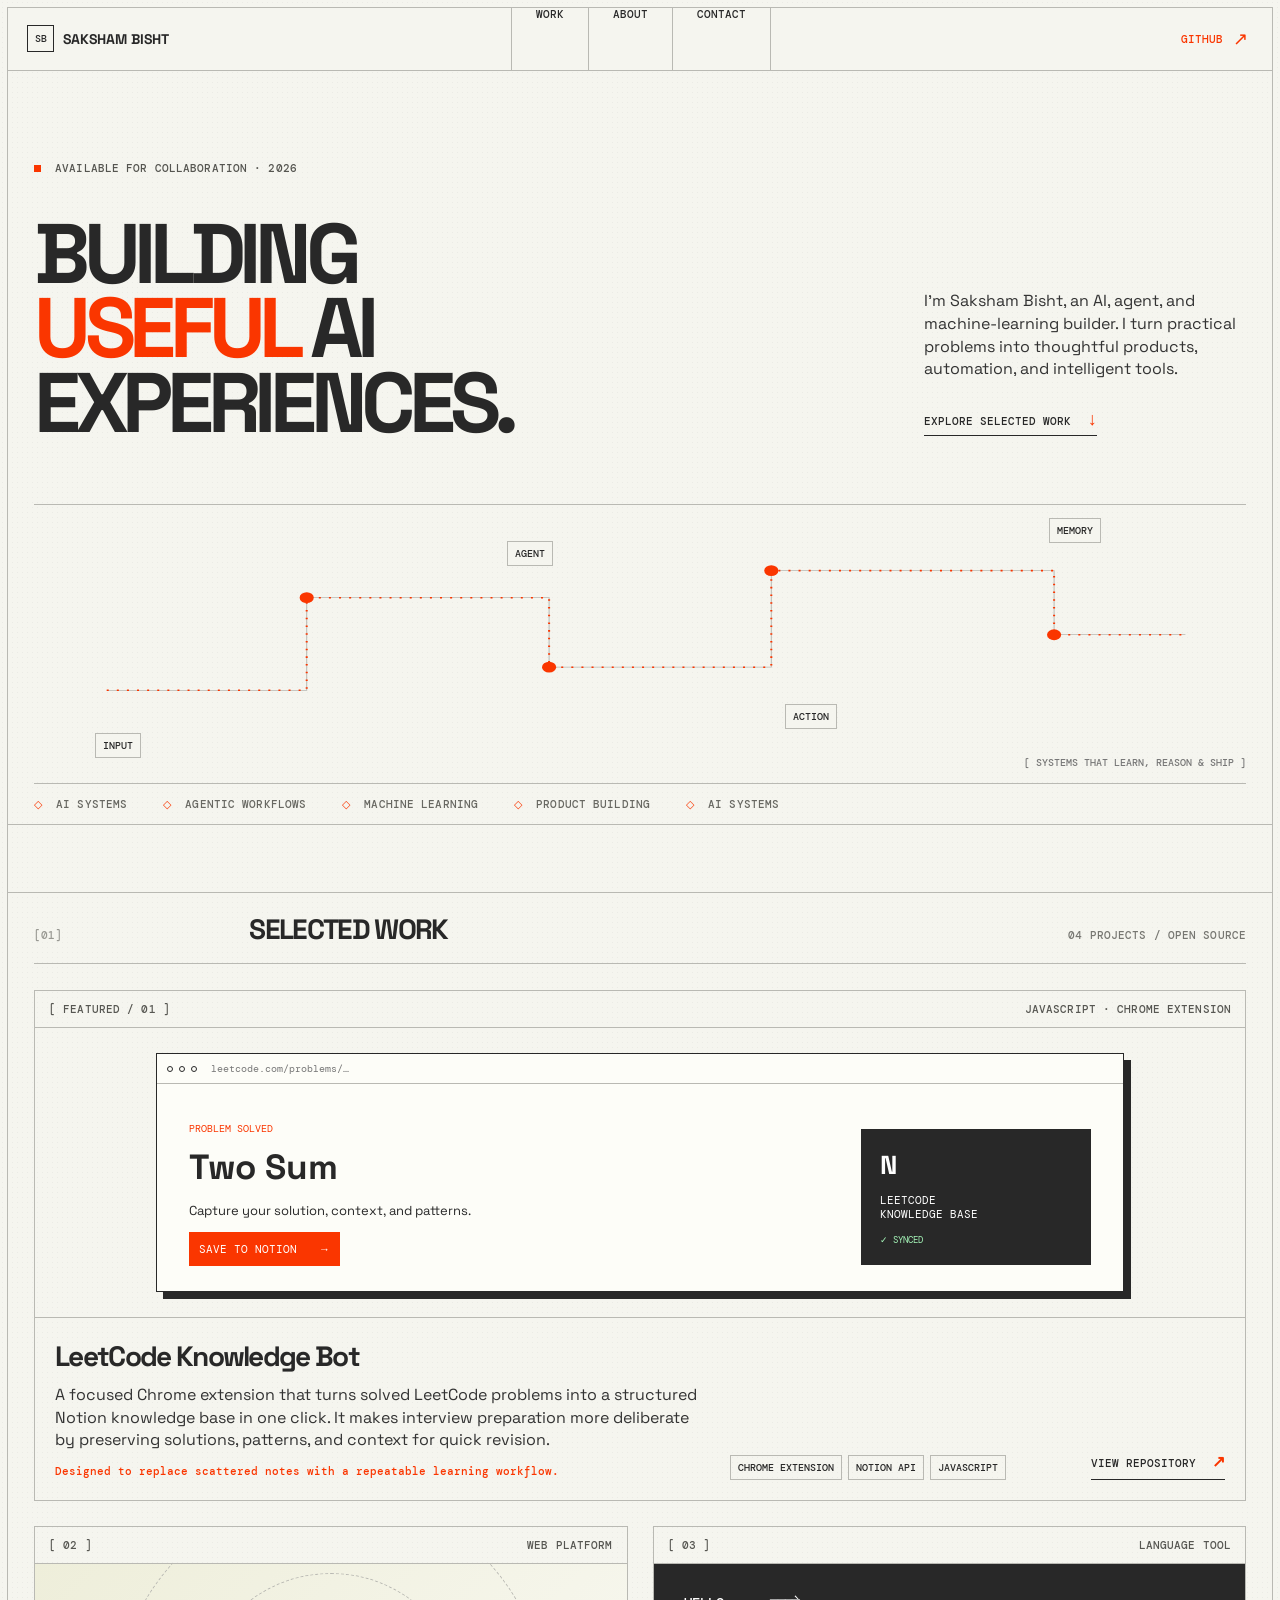
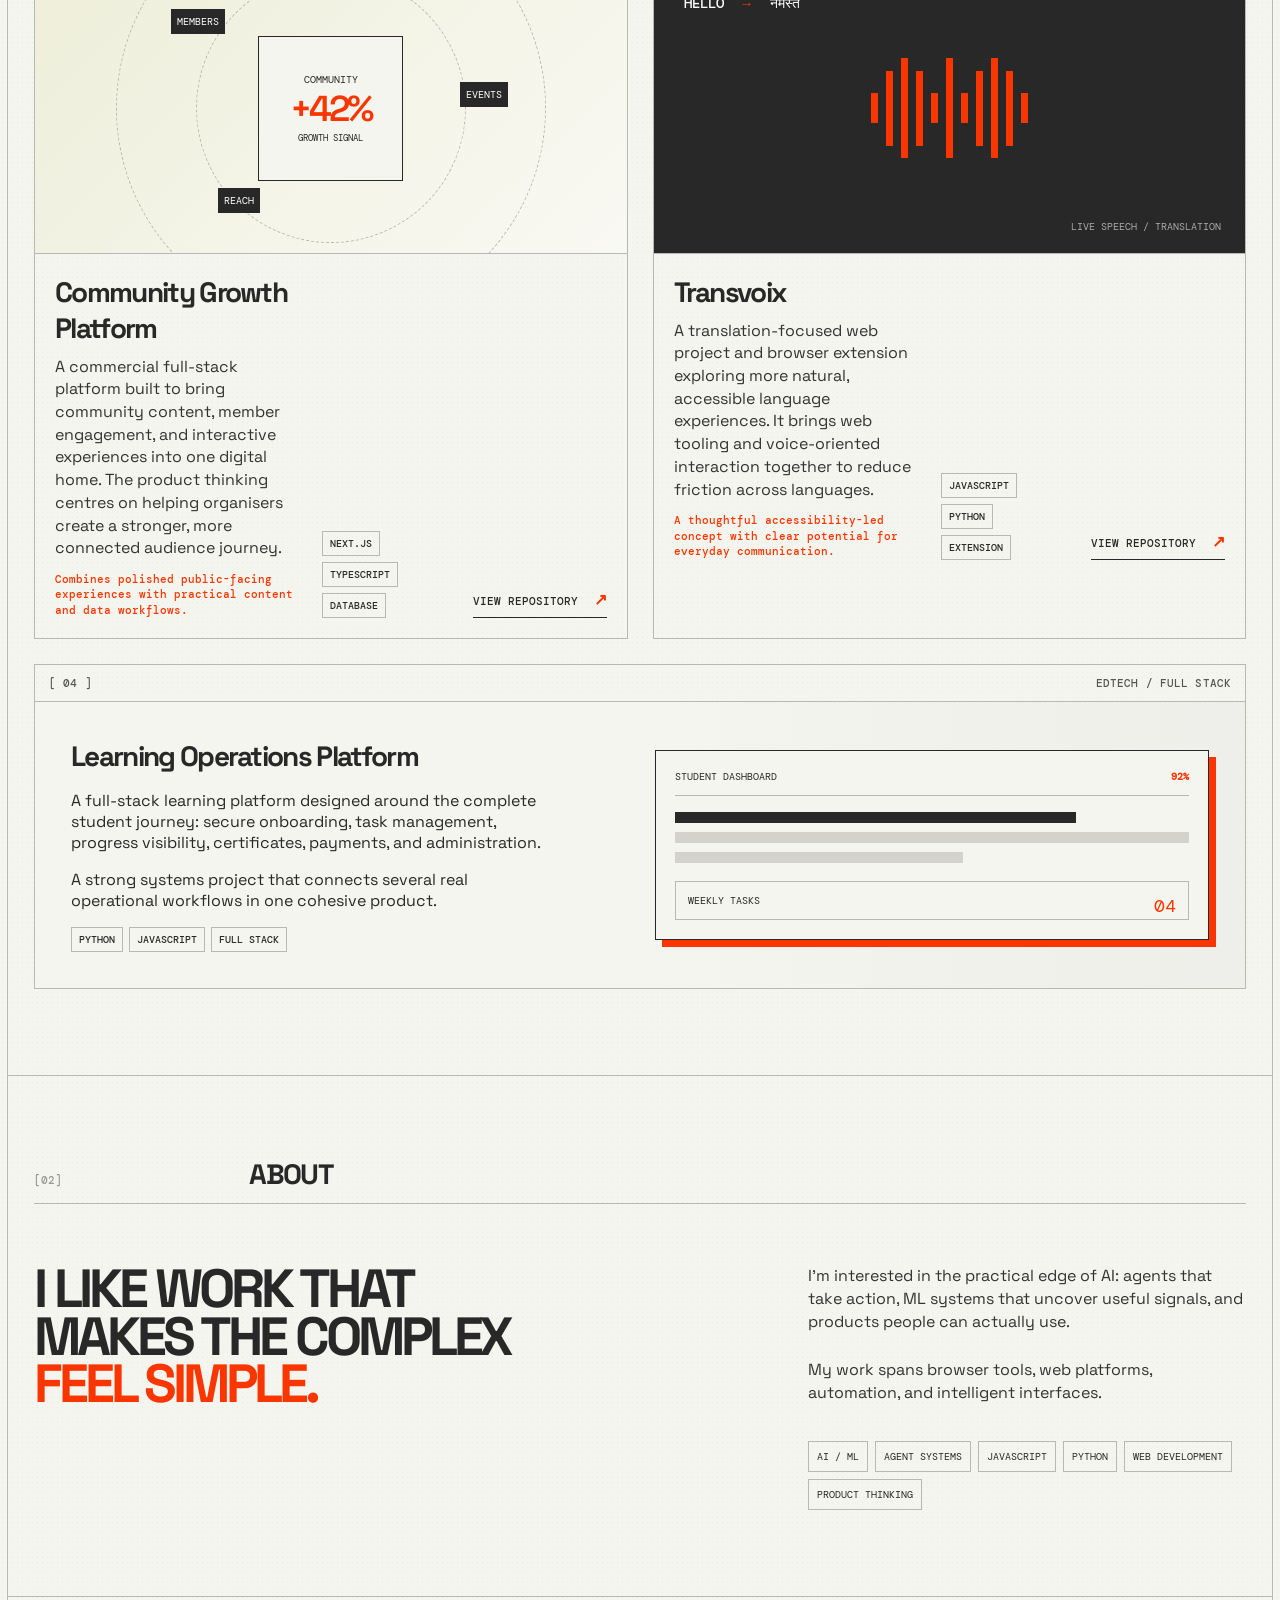
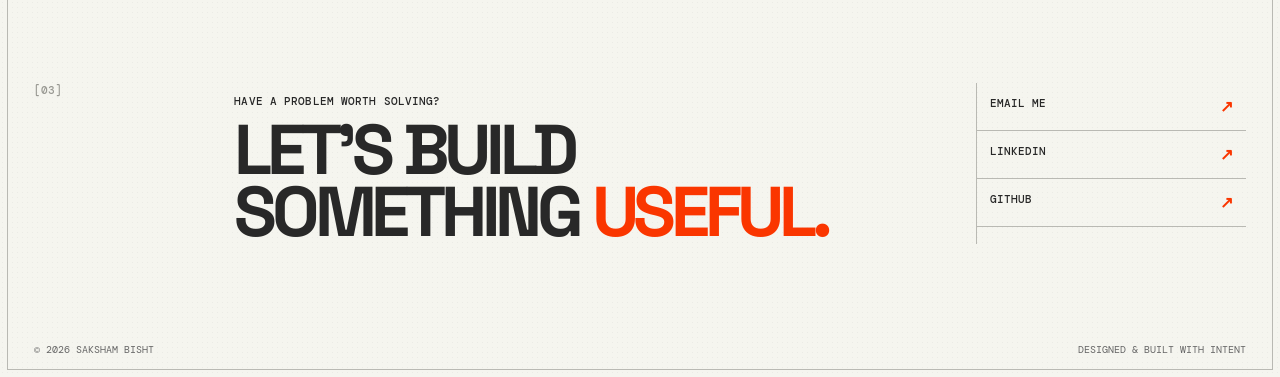
==== index.html @ 8932f79e "Expand portfolio project summaries" ====
<!doctype html>
<html lang="en">
  <head>
    <meta charset="UTF-8" />
    <meta name="viewport" content="width=device-width, initial-scale=1.0" />
    <meta name="description" content="Saksham Bisht — builder working at the intersection of AI, agents, and machine learning." />
    <title>Saksham Bisht — AI & Agent Builder</title>
    <link rel="preconnect" href="https://fonts.googleapis.com" />
    <link rel="preconnect" href="https://fonts.gstatic.com" crossorigin />
    <link href="https://fonts.googleapis.com/css2?family=DM+Mono:wght@400;500&family=Space+Grotesk:wght@400;500;600;700&display=swap" rel="stylesheet" />
    <link rel="stylesheet" href="styles.css" />
    <link rel="stylesheet" href="overrides.css" />
  </head>
  <body>
    <div class="page-frame" aria-hidden="true"><i></i><i></i><i></i><i></i></div>
    <header class="site-header">
      <a class="brand" href="#top" aria-label="Saksham Bisht home"><span class="brand-mark">SB</span><span>SAKSHAM BISHT</span></a>
      <nav aria-label="Primary navigation"><a href="#work">WORK</a><a href="#about">ABOUT</a><a href="#contact">CONTACT</a></nav>
      <a class="header-link" href="https://github.com/saksham191-M1" target="_blank" rel="noreferrer">GITHUB <span>↗</span></a>
    </header>

    <main id="top">
      <section class="hero">
        <div class="eyebrow"><span class="signal"></span> AVAILABLE FOR COLLABORATION · 2026</div>
        <div class="hero-grid">
          <h1>BUILDING<br><em>USEFUL</em> AI<br>EXPERIENCES.</h1>
          <div class="hero-copy"><p>I’m Saksham Bisht, an AI, agent, and machine-learning builder. I turn practical problems into thoughtful products, automation, and intelligent tools.</p><a class="text-link" href="#work">EXPLORE SELECTED WORK <span>↓</span></a></div>
        </div>
        <div class="hero-diagram" aria-label="Abstract agent workflow illustration">
          <span class="node n1">INPUT</span><span class="node n2">AGENT</span><span class="node n3">ACTION</span><span class="node n4">MEMORY</span>
          <svg viewBox="0 0 1200 360" preserveAspectRatio="none" aria-hidden="true"><path d="M72 240H270V120H510V210H730V85H1010V168H1140"/><path class="dash" d="M72 240H270V120H510V210H730V85H1010V168H1140"/><circle cx="270" cy="120" r="7"/><circle cx="510" cy="210" r="7"/><circle cx="730" cy="85" r="7"/><circle cx="1010" cy="168" r="7"/></svg>
          <div class="diagram-note">[ SYSTEMS THAT LEARN, REASON &amp; SHIP ]</div>
        </div>
        <div class="ticker"><span>AI SYSTEMS</span><span>AGENTIC WORKFLOWS</span><span>MACHINE LEARNING</span><span>PRODUCT BUILDING</span><span>AI SYSTEMS</span></div>
      </section>

      <section id="work" class="work-section">
        <div class="section-head"><span class="index">[01]</span><h2>SELECTED WORK</h2><span class="mono">04 PROJECTS / OPEN SOURCE</span></div>
        <article class="project project-primary">
          <div class="project-meta"><span>[ FEATURED / 01 ]</span><span>JAVASCRIPT · CHROME EXTENSION</span></div>
          <div class="project-visual leet-visual"><div class="browser"><div class="browser-bar"><b></b><b></b><b></b><span>leetcode.com/problems/…</span></div><div class="problem"><small>PROBLEM SOLVED</small><h3>Two Sum</h3><p>Capture your solution, context, and patterns.</p><button>SAVE TO NOTION <b>→</b></button></div><div class="notion-card"><span>N</span><p>LEETCODE<br>KNOWLEDGE BASE</p><i>✓ SYNCED</i></div></div></div>
          <div class="project-body"><div><h3>LeetCode Knowledge Bot</h3><p>A focused Chrome extension that turns solved LeetCode problems into a structured Notion knowledge base in one click. It makes interview preparation more deliberate by preserving solutions, patterns, and context for quick revision.</p><p class="project-strength">Designed to replace scattered notes with a repeatable learning workflow.</p></div><div class="tag-list"><span>CHROME EXTENSION</span><span>NOTION API</span><span>JAVASCRIPT</span></div><a class="project-link" href="https://github.com/saksham191-M1/leetcode_-bot" target="_blank" rel="noreferrer">VIEW REPOSITORY <b>↗</b></a></div>
        </article>

        <div class="project-pair">
          <article class="project"><div class="project-meta"><span>[ 02 ]</span><span>WEB PLATFORM</span></div><div class="project-visual community-visual"><div class="orbit orbit-a"></div><div class="orbit orbit-b"></div><div class="community-core">COMMUNITY<br><strong>+42%</strong><small>GROWTH SIGNAL</small></div><span class="satellite s1">MEMBERS</span><span class="satellite s2">EVENTS</span><span class="satellite s3">REACH</span></div><div class="project-body"><div><h3>Community Growth Platform</h3><p>A commercial full-stack platform built to bring community content, member engagement, and interactive experiences into one digital home. The product thinking centres on helping organisers create a stronger, more connected audience journey.</p><p class="project-strength">Combines polished public-facing experiences with practical content and data workflows.</p></div><div class="tag-list"><span>NEXT.JS</span><span>TYPESCRIPT</span><span>DATABASE</span></div><a class="project-link" href="https://github.com/saksham191-M1/ramlilawebsite" target="_blank" rel="noreferrer">VIEW REPOSITORY <b>↗</b></a></div></article>
          <article class="project"><div class="project-meta"><span>[ 03 ]</span><span>LANGUAGE TOOL</span></div><div class="project-visual voice-visual"><div class="wave"><i></i><i></i><i></i><i></i><i></i><i></i><i></i><i></i><i></i><i></i><i></i></div><div class="voice-label">HELLO <span>→</span> नमस्ते</div><div class="voice-foot">LIVE SPEECH / TRANSLATION</div></div><div class="project-body"><div><h3>Transvoix</h3><p>A translation-focused web project and browser extension exploring more natural, accessible language experiences. It brings web tooling and voice-oriented interaction together to reduce friction across languages.</p><p class="project-strength">A thoughtful accessibility-led concept with clear potential for everyday communication.</p></div><div class="tag-list"><span>JAVASCRIPT</span><span>PYTHON</span><span>EXTENSION</span></div><a class="project-link" href="https://github.com/saksham191-M1/Transvoix" target="_blank" rel="noreferrer">VIEW REPOSITORY <b>↗</b></a></div></article>
        </div>
        <article class="project project-wide"><div class="project-meta"><span>[ 04 ]</span><span>EDTECH / FULL STACK</span></div><div class="wide-layout"><div><h3>Learning Operations Platform</h3><p>A full-stack learning platform designed around the complete student journey: secure onboarding, task management, progress visibility, certificates, payments, and administration.</p><p class="project-strength">A strong systems project that connects several real operational workflows in one cohesive product.</p><div class="tag-list"><span>PYTHON</span><span>JAVASCRIPT</span><span>FULL STACK</span></div></div><div class="skill-ui"><div class="ui-title">STUDENT DASHBOARD <b>92%</b></div><div class="ui-line active"></div><div class="ui-line"></div><div class="ui-line short"></div><div class="ui-card">WEEKLY TASKS <span>04</span></div></div></div></article>
      </section>

      <section id="about" class="about-section"><div class="section-head"><span class="index">[02]</span><h2>ABOUT</h2></div><div class="about-grid"><h2>I LIKE WORK THAT<br>MAKES THE COMPLEX<br><em>FEEL SIMPLE.</em></h2><div><p>I’m interested in the practical edge of AI: agents that take action, ML systems that uncover useful signals, and products people can actually use.</p><p>My work spans browser tools, web platforms, automation, and intelligent interfaces.</p><div class="skills"><span>AI / ML</span><span>AGENT SYSTEMS</span><span>JAVASCRIPT</span><span>PYTHON</span><span>WEB DEVELOPMENT</span><span>PRODUCT THINKING</span></div></div></div></section>

      <section id="contact" class="contact-section"><span class="index">[03]</span><div><p class="mono">HAVE A PROBLEM WORTH SOLVING?</p><h2>LET’S BUILD<br>SOMETHING <em>USEFUL.</em></h2></div><div class="contact-links"><a href="mailto:hello@sakshambisht.dev">EMAIL ME <b>↗</b></a><a href="https://www.linkedin.com/in/saksham-bisht-252485339/" target="_blank" rel="noreferrer">LINKEDIN <b>↗</b></a><a href="https://github.com/saksham191-M1" target="_blank" rel="noreferrer">GITHUB <b>↗</b></a></div></section>
    </main>
    <footer><span>© 2026 SAKSHAM BISHT</span><span>DESIGNED &amp; BUILT WITH INTENT</span></footer>
    <script src="script.js"></script>
  </body>
</html>
---- styles.css ----
:root{--paper:#f5f5ef;--ink:#282828;--muted:#777772;--line:#b9b9b3;--accent:#fa3600}*{box-sizing:border-box}html{scroll-behavior:smooth}body{margin:0;background:var(--paper);color:var(--ink);font-family:"Space Grotesk",Arial,sans-serif;font-size:16px;background-image:radial-gradient(#2828280b .65px,transparent .65px);background-size:5px 5px}.page-frame{position:fixed;z-index:20;inset:7px;pointer-events:none}.page-frame i{position:absolute;background:var(--line)}.page-frame i:nth-child(1),.page-frame i:nth-child(2){height:1px;left:0;right:0}.page-frame i:nth-child(2){bottom:0}.page-frame i:nth-child(3),.page-frame i:nth-child(4){width:1px;top:0;bottom:0}.page-frame i:nth-child(4){right:0}.site-header{height:64px;position:sticky;top:7px;z-index:10;display:grid;grid-template-columns:1fr auto 1fr;align-items:stretch;border-bottom:1px solid var(--line);background:#f5f5efde;backdrop-filter:blur(5px);margin:7px 7px 0}.brand,.site-header nav,.header-link{display:flex;align-items:center}.brand{gap:9px;font-size:14px;font-weight:700;text-decoration:none;color:inherit;padding:0 20px}.brand-mark{display:grid;place-items:center;border:1px solid var(--ink);width:27px;height:27px;font:500 10px "DM Mono"}.site-header nav{justify-content:center}.site-header nav a,.header-link{font:500 11px "DM Mono";text-decoration:none;color:inherit;padding:0 24px;border-left:1px solid var(--line);height:100%}.header-link{justify-content:flex-end;border-right:1px solid var(--line);color:var(--accent)}.header-link span{font-size:18px;margin-left:10px}.hero,.work-section,.about-section,.contact-section{margin:0 7px;border-left:1px solid var(--line);border-right:1px solid var(--line)}.hero{padding:90px 26px 0;min-height:740px;border-bottom:1px solid var(--line)}.eyebrow,.project-meta,.mono,.index,.ticker{font:500 11px "DM Mono";letter-spacing:.01em}.eyebrow{color:#555550}.signal{display:inline-block;width:7px;height:7px;background:var(--accent);margin-right:7px}.hero-grid{display:grid;grid-template-columns:1.45fr .55fr;gap:40px;align-items:end;margin-top:42px}.hero h1,.about-section h2,.contact-section h2{font-size:clamp(48px,6.6vw,106px);line-height:.88;letter-spacing:-.075em;margin:0;text-transform:uppercase}.hero h1 em,.about-section h2 em,.contact-section h2 em{font-style:normal;color:var(--accent)}.hero-copy{max-width:390px;padding-bottom:9px}.hero-copy p,.project-body p,.about-grid p{line-height:1.42;color:#333;margin:0 0 26px}.text-link,.project-link{font:500 11px "DM Mono";color:var(--ink);text-decoration:none;border-bottom:1px solid var(--ink);padding-bottom:7px}.text-link span{color:var(--accent);font-size:18px;margin-left:10px}.hero-diagram{height:280px;margin-top:64px;position:relative;border-top:1px solid var(--line);border-bottom:1px solid var(--line);overflow:hidden}.hero-diagram svg{width:100%;height:100%;position:absolute}.hero-diagram path{stroke:var(--line);stroke-width:1;fill:none}.hero-diagram .dash{stroke:var(--accent);stroke-dasharray:2 8;stroke-width:2;animation:dash 12s linear infinite}.hero-diagram circle{fill:var(--accent)}.node{position:absolute;font:500 10px "DM Mono";border:1px solid var(--line);padding:5px 7px;background:var(--paper);z-index:1}.n1{left:5%;bottom:25px}.n2{left:39%;top:36px}.n3{left:62%;bottom:54px}.n4{right:12%;top:13px}.diagram-note{position:absolute;bottom:14px;right:0;font:500 10px "DM Mono";color:#777}.ticker{display:flex;gap:36px;white-space:nowrap;overflow:hidden;padding:13px 0;color:#686862}.ticker span:before{content:"◇";color:var(--accent);margin-right:14px}.work-section{padding:86px 26px}.section-head{display:grid;grid-template-columns:1fr 4fr 1fr;gap:20px;align-items:baseline;border-bottom:1px solid var(--line);padding-bottom:16px;margin-bottom:26px}.section-head h2{margin:0;font-size:28px;letter-spacing:-.06em}.section-head .mono{text-align:right;color:var(--muted)}.index{color:#989892}.project{border:1px solid var(--line);margin-top:25px}.project-meta{display:flex;justify-content:space-between;padding:11px 14px;border-bottom:1px solid var(--line);color:#575752}.project-visual{min-height:290px;border-bottom:1px solid var(--line);position:relative;overflow:hidden}.project-body{padding:20px;display:grid;grid-template-columns:1.45fr .75fr auto;gap:25px;align-items:end}.project-body h3,.wide-layout h3{font-size:28px;letter-spacing:-.06em;margin:0 0 10px}.tag-list{display:flex;gap:6px;flex-wrap:wrap;align-content:flex-end}.tag-list span{font:500 10px "DM Mono";padding:5px 7px;border:1px solid var(--line)}.project-link{white-space:nowrap}.project-link b{color:var(--accent);font-size:16px;margin-left:9px}.browser{position:absolute;inset:25px 10%;background:#fdfdf8;border:1px solid var(--ink);box-shadow:7px 7px 0 var(--ink)}.browser-bar{height:30px;border-bottom:1px solid var(--line);display:flex;align-items:center;gap:6px;padding:0 10px;font:10px "DM Mono";color:#777}.browser-bar b{width:6px;height:6px;border:1px solid var(--ink);border-radius:50%}.browser-bar span{margin-left:8px}.problem{padding:32px}.problem small{font:10px "DM Mono";color:var(--accent)}.problem h3{font-size:35px;margin:8px 0}.problem p{font-size:13px}.problem button{font:11px "DM Mono";background:var(--accent);color:white;border:0;padding:10px}.problem button b{margin-left:15px}.notion-card{position:absolute;right:32px;bottom:26px;background:var(--ink);color:white;width:230px;padding:19px;font:11px "DM Mono"}.notion-card span{font:700 26px "Space Grotesk"}.notion-card i{font-style:normal;color:#a5f5b8;font-size:9px}.project-pair{display:grid;grid-template-columns:1fr 1fr;gap:25px}.community-visual{display:grid;place-items:center;background:linear-gradient(135deg,#eeeeda,#f9f9f3)}.community-core{z-index:2;width:145px;height:145px;border:1px solid var(--ink);display:flex;flex-direction:column;align-items:center;justify-content:center;text-align:center;background:var(--paper);font:10px "DM Mono"}.community-core strong{font:600 36px "Space Grotesk";letter-spacing:-.08em;color:var(--accent)}.community-core small{font:9px "DM Mono"}.orbit{position:absolute;border:1px dashed var(--line);border-radius:50%}.orbit-a{width:270px;height:270px}.orbit-b{width:430px;height:430px}.satellite{position:absolute;font:10px "DM Mono";background:var(--ink);color:white;padding:6px}.s1{top:45px;left:23%}.s2{right:20%;top:41%}.s3{bottom:40px;left:31%}.voice-visual{background:var(--ink);display:flex;align-items:center;justify-content:center}.wave{height:100px;display:flex;align-items:center;gap:8px}.wave i{width:7px;background:var(--accent);height:30%;animation:wave 1.1s ease-in-out infinite alternate}.wave i:nth-child(2n){height:75%;animation-delay:.18s}.wave i:nth-child(3n){height:100%;animation-delay:.35s}.voice-label{position:absolute;top:30px;left:30px;color:white;font:500 14px "DM Mono"}.voice-label span{color:var(--accent);margin:0 8px}.voice-foot{position:absolute;bottom:20px;right:24px;color:#aaa;font:10px "DM Mono"}.project-wide .wide-layout{display:grid;grid-template-columns:1fr 1fr;gap:30px;padding:36px;min-height:260px;background:linear-gradient(90deg,#f5f5ef 50%,#eeeeea)}.wide-layout p{max-width:480px}.skill-ui{border:1px solid var(--ink);background:var(--paper);padding:19px;box-shadow:7px 7px 0 var(--accent);align-self:center}.ui-title{font:10px "DM Mono";border-bottom:1px solid var(--line);padding-bottom:12px;margin-bottom:16px}.ui-title b{float:right;color:var(--accent)}.ui-line{height:11px;margin:9px 0;background:#d3d3cb;width:100%}.ui-line.active{background:var(--ink);width:78%}.ui-line.short{width:56%}.ui-card{border:1px solid var(--line);padding:12px;margin-top:18px;font:10px "DM Mono"}.ui-card span{float:right;color:var(--accent);font-size:18px}.about-section{padding:86px 26px;border-top:1px solid var(--line)}.about-grid{display:grid;grid-template-columns:1.25fr .75fr;gap:45px;padding-top:35px}.about-grid h2{font-size:clamp(36px,4.2vw,68px)}.about-grid>div{max-width:450px}.skills{display:flex;flex-wrap:wrap;gap:7px;margin-top:36px}.skills span{font:10px "DM Mono";border:1px solid var(--line);padding:8px}.contact-section{padding:86px 26px;display:grid;grid-template-columns:1fr 4fr 1.5fr;gap:20px;border-top:1px solid var(--line)}.contact-section h2{font-size:clamp(42px,5.5vw,86px);margin-top:12px}.contact-links{display:flex;flex-direction:column;border-left:1px solid var(--line)}.contact-links a{color:inherit;text-decoration:none;font:500 11px "DM Mono";border-bottom:1px solid var(--line);padding:13px}.contact-links b{color:var(--accent);float:right;font-size:16px}footer{margin:0 7px 7px;border:1px solid var(--line);border-top:0;padding:13px 26px;display:flex;justify-content:space-between;font:10px "DM Mono";color:#666}@keyframes dash{to{stroke-dashoffset:-300}}@keyframes wave{to{transform:scaleY(.32)}}@media(max-width:800px){.site-header{grid-template-columns:1fr auto}.site-header nav{display:none}.header-link{padding:0 14px}.hero{padding:65px 16px 0;min-height:680px}.hero-grid,.about-grid,.contact-section,.project-wide .wide-layout{grid-template-columns:1fr}.hero-copy{margin-top:25px}.hero-diagram{height:210px;margin-top:45px}.work-section,.about-section{padding:62px 16px}.section-head{grid-template-columns:45px 1fr}.section-head .mono{display:none}.project-body{grid-template-columns:1fr;gap:15px}.project-pair{grid-template-columns:1fr}.project-visual{min-height:245px}.browser{inset:24px 7%}.problem{padding:22px}.notion-card{right:18px;bottom:18px;width:170px}.project-wide .wide-layout{padding:24px}.contact-section{padding:62px 16px}.contact-links{border-left:0;border-top:1px solid var(--line);margin-top:18px}.about-grid{gap:28px}footer{padding:13px 16px}.page-frame{inset:4px}.site-header{top:4px;margin:4px 4px 0}.hero,.work-section,.about-section,.contact-section,footer{margin-left:4px;margin-right:4px}}
---- overrides.css ----
.project-body .project-strength {
  color: var(--accent);
  font: 500 11px/1.4 "DM Mono", monospace;
  margin: 0;
}

.project-body p:has(+ .project-strength) {
  margin-bottom: 12px;
}
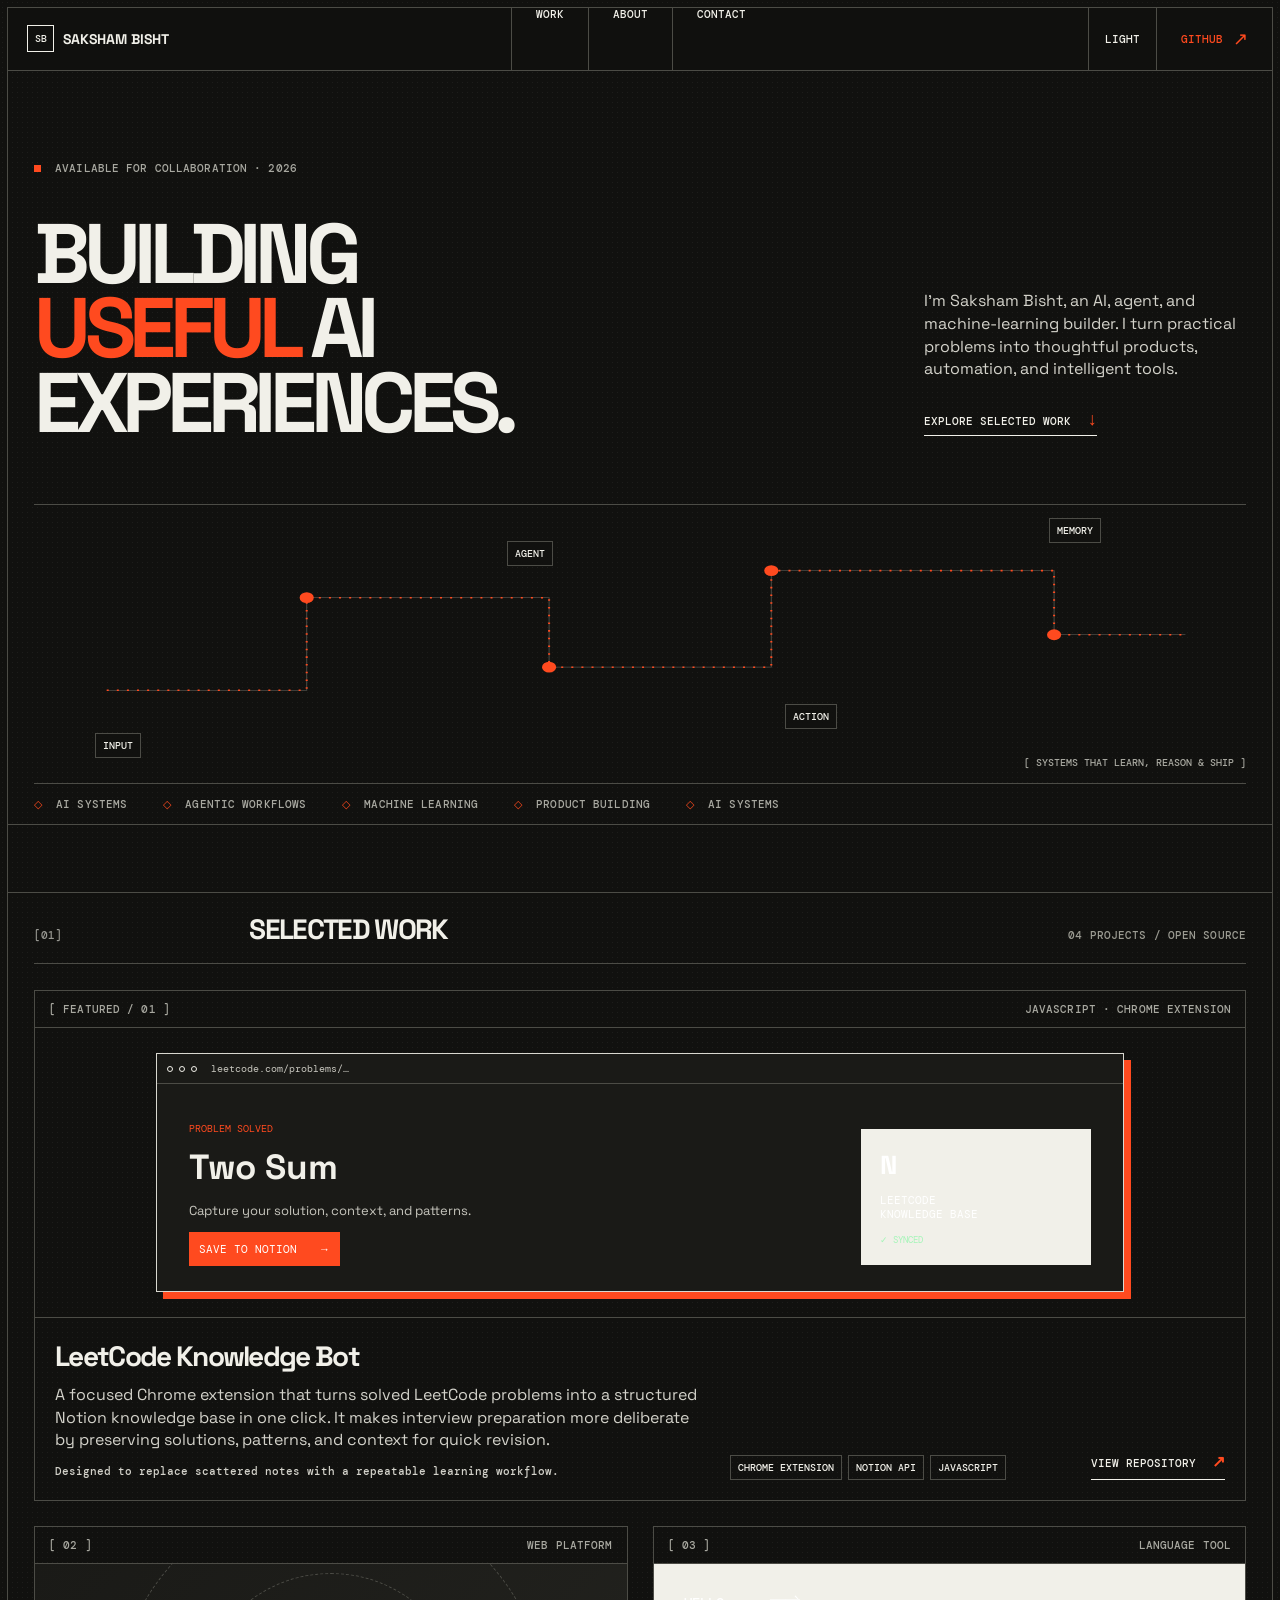
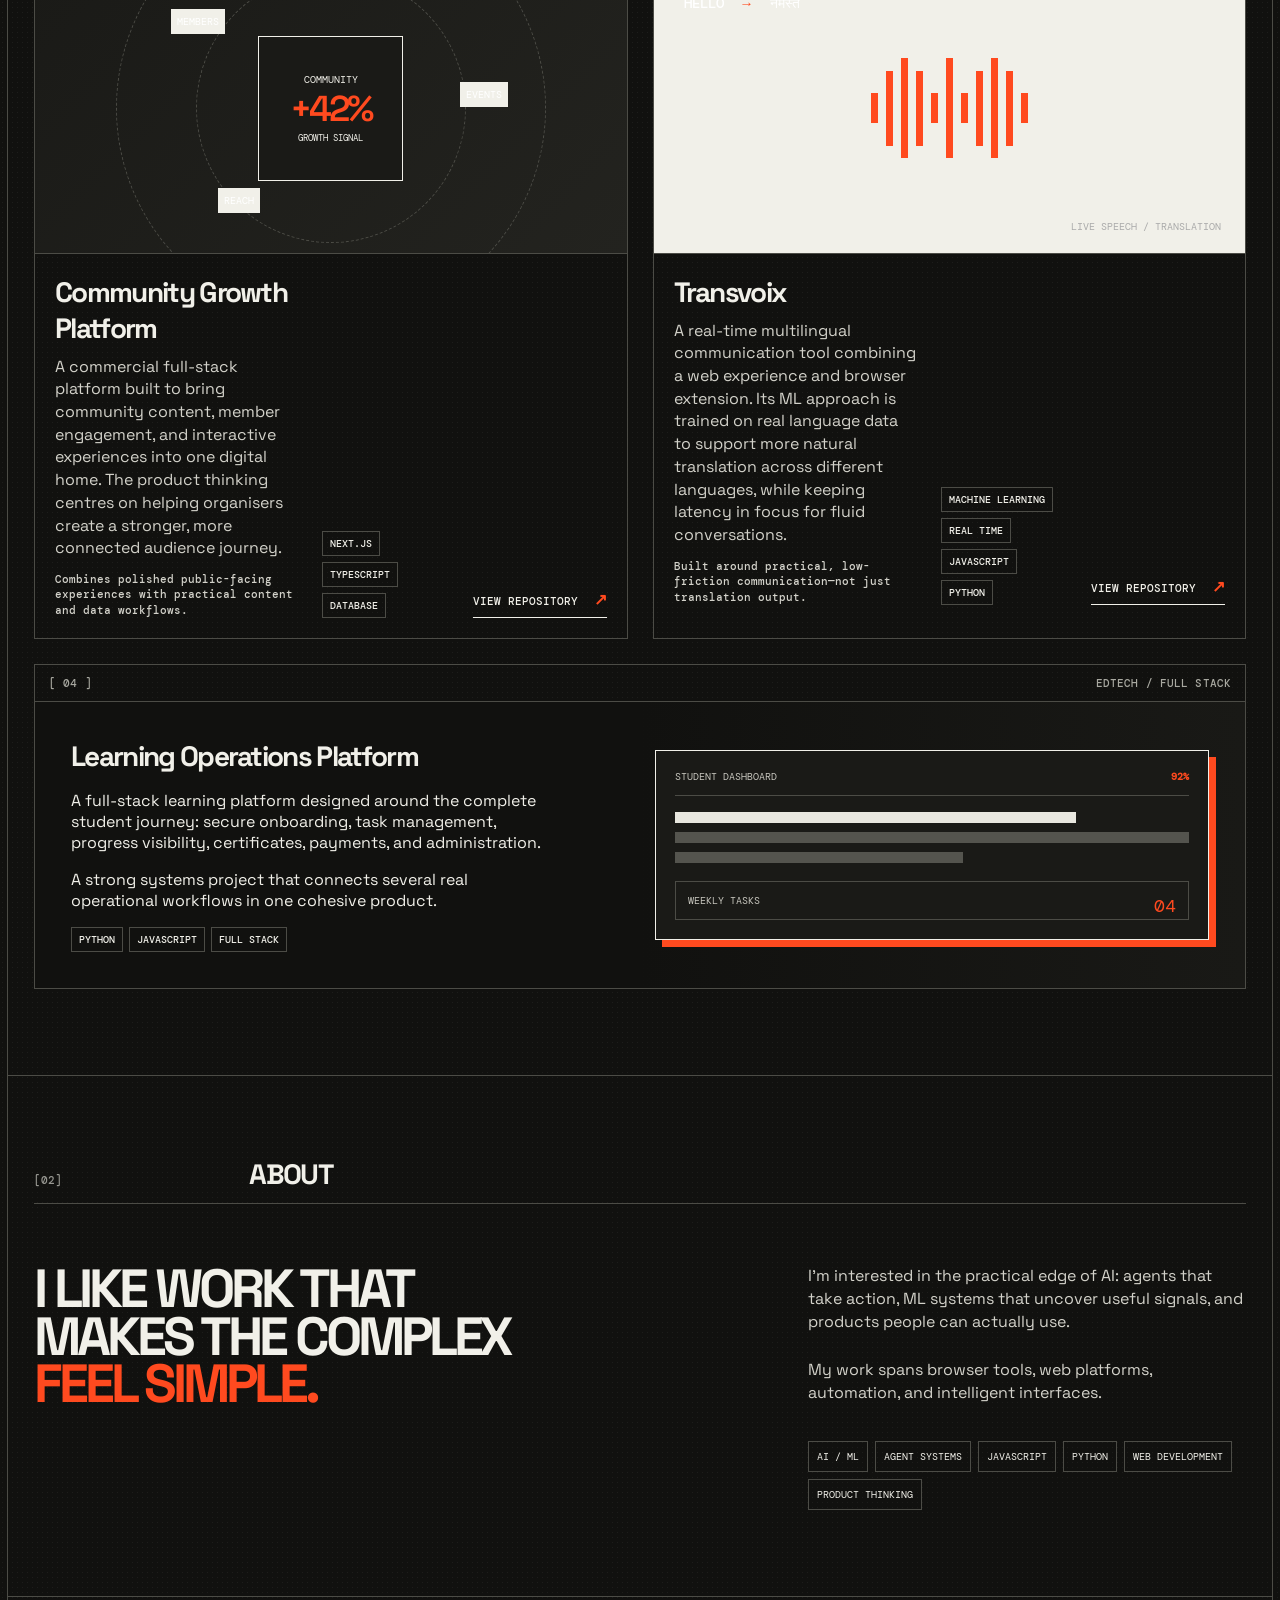
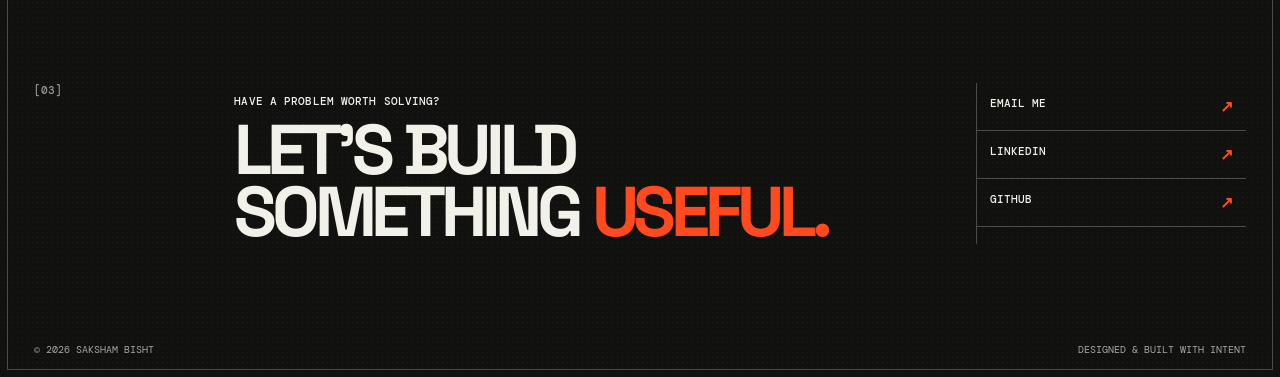
==== commit c8468040: "Add dark mode and expand Transvoix details" ====
--- a/index.html
+++ b/index.html
@@ -11,12 +11,12 @@
     <link rel="stylesheet" href="styles.css" />
     <link rel="stylesheet" href="overrides.css" />
   </head>
-  <body>
+  <body class="theme-dark">
     <div class="page-frame" aria-hidden="true"><i></i><i></i><i></i><i></i></div>
     <header class="site-header">
       <a class="brand" href="#top" aria-label="Saksham Bisht home"><span class="brand-mark">SB</span><span>SAKSHAM BISHT</span></a>
       <nav aria-label="Primary navigation"><a href="#work">WORK</a><a href="#about">ABOUT</a><a href="#contact">CONTACT</a></nav>
-      <a class="header-link" href="https://github.com/saksham191-M1" target="_blank" rel="noreferrer">GITHUB <span>↗</span></a>
+      <div class="header-actions"><button class="theme-toggle" type="button" aria-label="Switch to light mode" aria-pressed="true">LIGHT</button><a class="header-link" href="https://github.com/saksham191-M1" target="_blank" rel="noreferrer">GITHUB <span>↗</span></a></div>
     </header>
 
     <main id="top">
@@ -44,7 +44,7 @@
 
         <div class="project-pair">
           <article class="project"><div class="project-meta"><span>[ 02 ]</span><span>WEB PLATFORM</span></div><div class="project-visual community-visual"><div class="orbit orbit-a"></div><div class="orbit orbit-b"></div><div class="community-core">COMMUNITY<br><strong>+42%</strong><small>GROWTH SIGNAL</small></div><span class="satellite s1">MEMBERS</span><span class="satellite s2">EVENTS</span><span class="satellite s3">REACH</span></div><div class="project-body"><div><h3>Community Growth Platform</h3><p>A commercial full-stack platform built to bring community content, member engagement, and interactive experiences into one digital home. The product thinking centres on helping organisers create a stronger, more connected audience journey.</p><p class="project-strength">Combines polished public-facing experiences with practical content and data workflows.</p></div><div class="tag-list"><span>NEXT.JS</span><span>TYPESCRIPT</span><span>DATABASE</span></div><a class="project-link" href="https://github.com/saksham191-M1/ramlilawebsite" target="_blank" rel="noreferrer">VIEW REPOSITORY <b>↗</b></a></div></article>
-          <article class="project"><div class="project-meta"><span>[ 03 ]</span><span>LANGUAGE TOOL</span></div><div class="project-visual voice-visual"><div class="wave"><i></i><i></i><i></i><i></i><i></i><i></i><i></i><i></i><i></i><i></i><i></i></div><div class="voice-label">HELLO <span>→</span> नमस्ते</div><div class="voice-foot">LIVE SPEECH / TRANSLATION</div></div><div class="project-body"><div><h3>Transvoix</h3><p>A translation-focused web project and browser extension exploring more natural, accessible language experiences. It brings web tooling and voice-oriented interaction together to reduce friction across languages.</p><p class="project-strength">A thoughtful accessibility-led concept with clear potential for everyday communication.</p></div><div class="tag-list"><span>JAVASCRIPT</span><span>PYTHON</span><span>EXTENSION</span></div><a class="project-link" href="https://github.com/saksham191-M1/Transvoix" target="_blank" rel="noreferrer">VIEW REPOSITORY <b>↗</b></a></div></article>
+          <article class="project"><div class="project-meta"><span>[ 03 ]</span><span>LANGUAGE TOOL</span></div><div class="project-visual voice-visual"><div class="wave"><i></i><i></i><i></i><i></i><i></i><i></i><i></i><i></i><i></i><i></i><i></i></div><div class="voice-label">HELLO <span>→</span> नमस्ते</div><div class="voice-foot">LIVE SPEECH / TRANSLATION</div></div><div class="project-body"><div><h3>Transvoix</h3><p>A real-time multilingual communication tool combining a web experience and browser extension. Its ML approach is trained on real language data to support more natural translation across different languages, while keeping latency in focus for fluid conversations.</p><p class="project-strength">Built around practical, low-friction communication—not just translation output.</p></div><div class="tag-list"><span>MACHINE LEARNING</span><span>REAL TIME</span><span>JAVASCRIPT</span><span>PYTHON</span></div><a class="project-link" href="https://github.com/saksham191-M1/Transvoix" target="_blank" rel="noreferrer">VIEW REPOSITORY <b>↗</b></a></div></article>
         </div>
         <article class="project project-wide"><div class="project-meta"><span>[ 04 ]</span><span>EDTECH / FULL STACK</span></div><div class="wide-layout"><div><h3>Learning Operations Platform</h3><p>A full-stack learning platform designed around the complete student journey: secure onboarding, task management, progress visibility, certificates, payments, and administration.</p><p class="project-strength">A strong systems project that connects several real operational workflows in one cohesive product.</p><div class="tag-list"><span>PYTHON</span><span>JAVASCRIPT</span><span>FULL STACK</span></div></div><div class="skill-ui"><div class="ui-title">STUDENT DASHBOARD <b>92%</b></div><div class="ui-line active"></div><div class="ui-line"></div><div class="ui-line short"></div><div class="ui-card">WEEKLY TASKS <span>04</span></div></div></div></article>
       </section>
--- a/overrides.css
+++ b/overrides.css
@@ -7,3 +7,34 @@
 .project-body p:has(+ .project-strength) {
   margin-bottom: 12px;
 }
+
+.header-actions { display: flex; justify-content: flex-end; }
+.theme-toggle { background: transparent; border: 0; border-left: 1px solid var(--line); color: var(--ink); cursor: pointer; font: 500 11px "DM Mono", monospace; padding: 0 16px; }
+
+body.theme-dark {
+  --paper: #11110f;
+  --ink: #f1f0e9;
+  --muted: #9b9b92;
+  --line: #4c4c46;
+  --accent: #ff4a1f;
+  background-color: #11110f;
+  background-image: radial-gradient(#ffffff0d .65px, transparent .65px);
+}
+
+.theme-dark .site-header { background: #11110fe8; }
+.theme-dark .hero-copy p, .theme-dark .project-body p, .theme-dark .about-grid p { color: #d3d2ca; }
+.theme-dark .eyebrow, .theme-dark .project-meta, .theme-dark .ticker, .theme-dark .diagram-note, .theme-dark footer { color: #a8a8a0; }
+.theme-dark .browser, .theme-dark .community-core, .theme-dark .skill-ui { background: #1a1a17; }
+.theme-dark .browser { border-color: #d9d8d0; box-shadow: 7px 7px 0 var(--accent); }
+.theme-dark .browser-bar, .theme-dark .ui-title, .theme-dark .ui-card { color: #c7c6be; }
+.theme-dark .problem p { color: #c7c6be; }
+.theme-dark .community-visual { background: linear-gradient(135deg, #1a1a17, #23231f); }
+.theme-dark .project-wide .wide-layout { background: linear-gradient(90deg, #11110f 50%, #191916); }
+.theme-dark .ui-line { background: #54544e; }
+.theme-dark .ui-line.active { background: #e8e7df; }
+.theme-dark .theme-toggle:hover { color: var(--accent); }
+
+@media (max-width: 800px) {
+  .header-actions { height: 100%; }
+  .theme-toggle { padding: 0 11px; }
+}
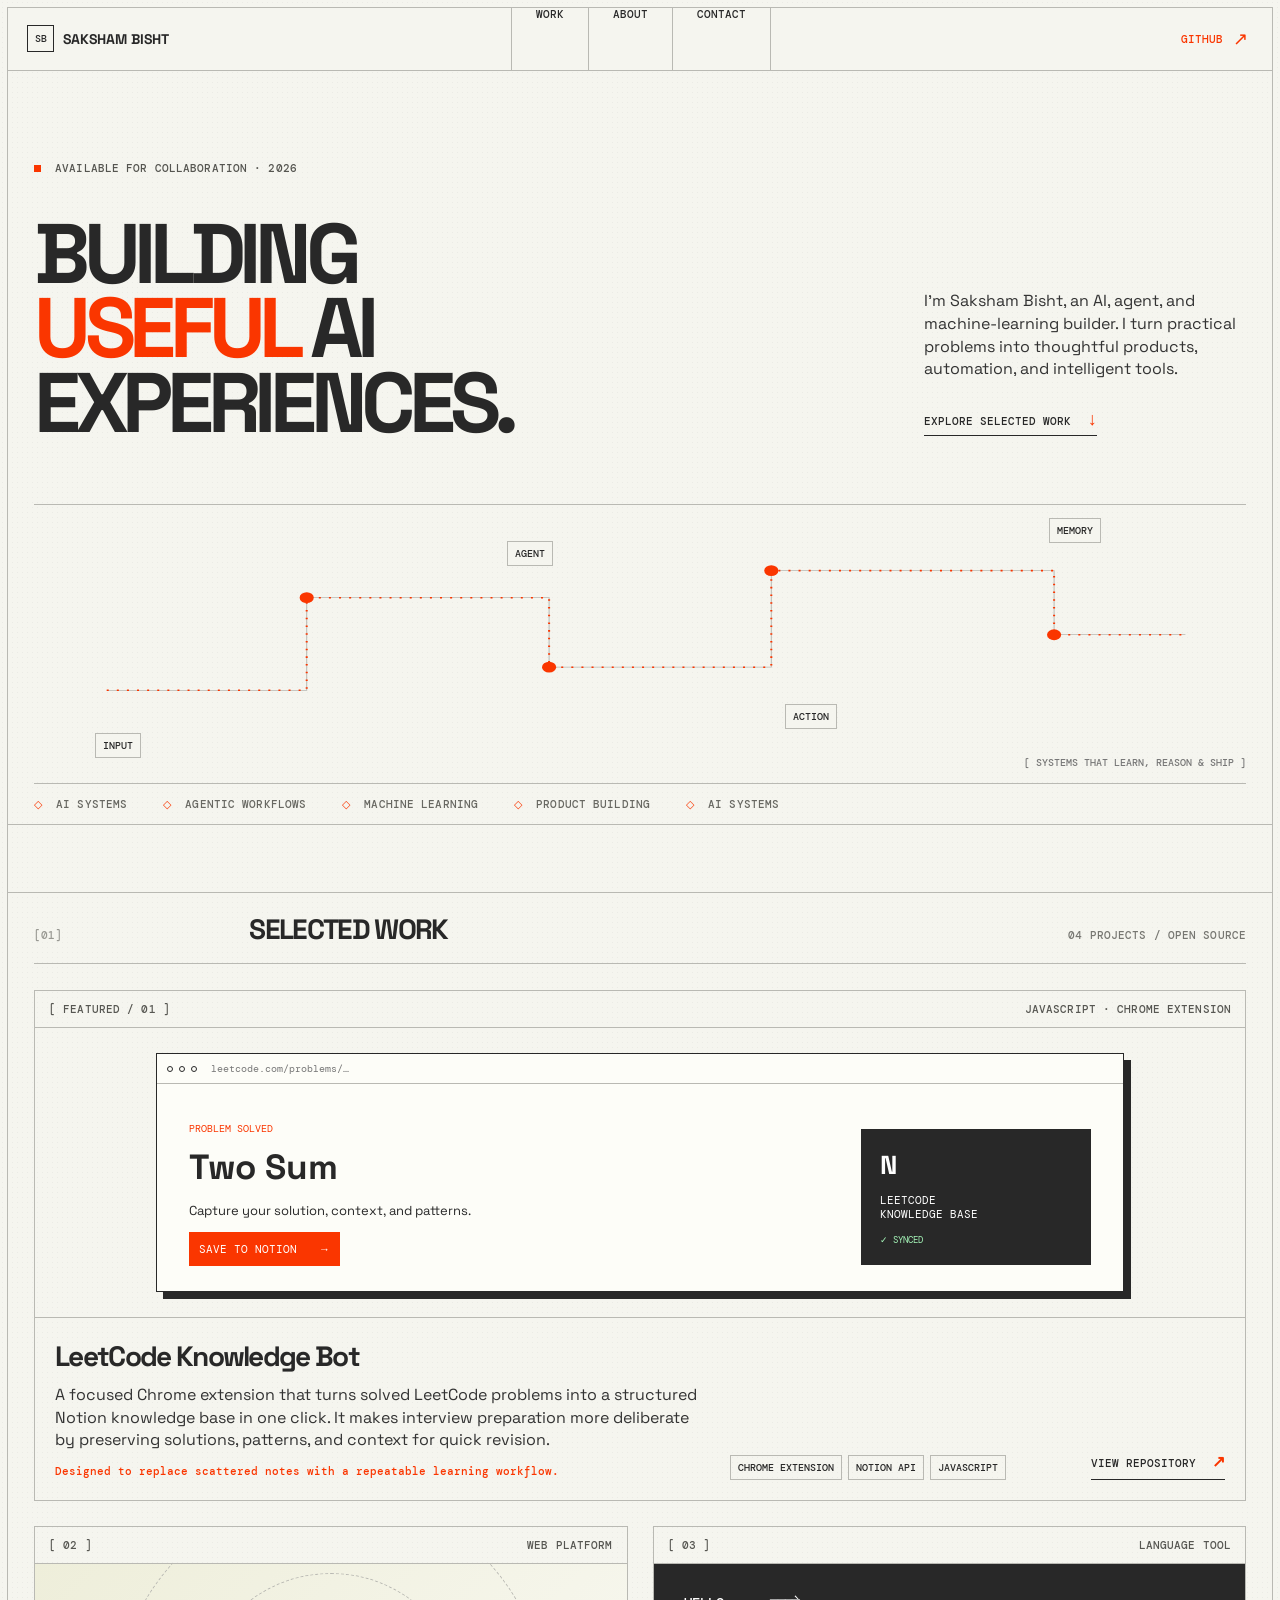
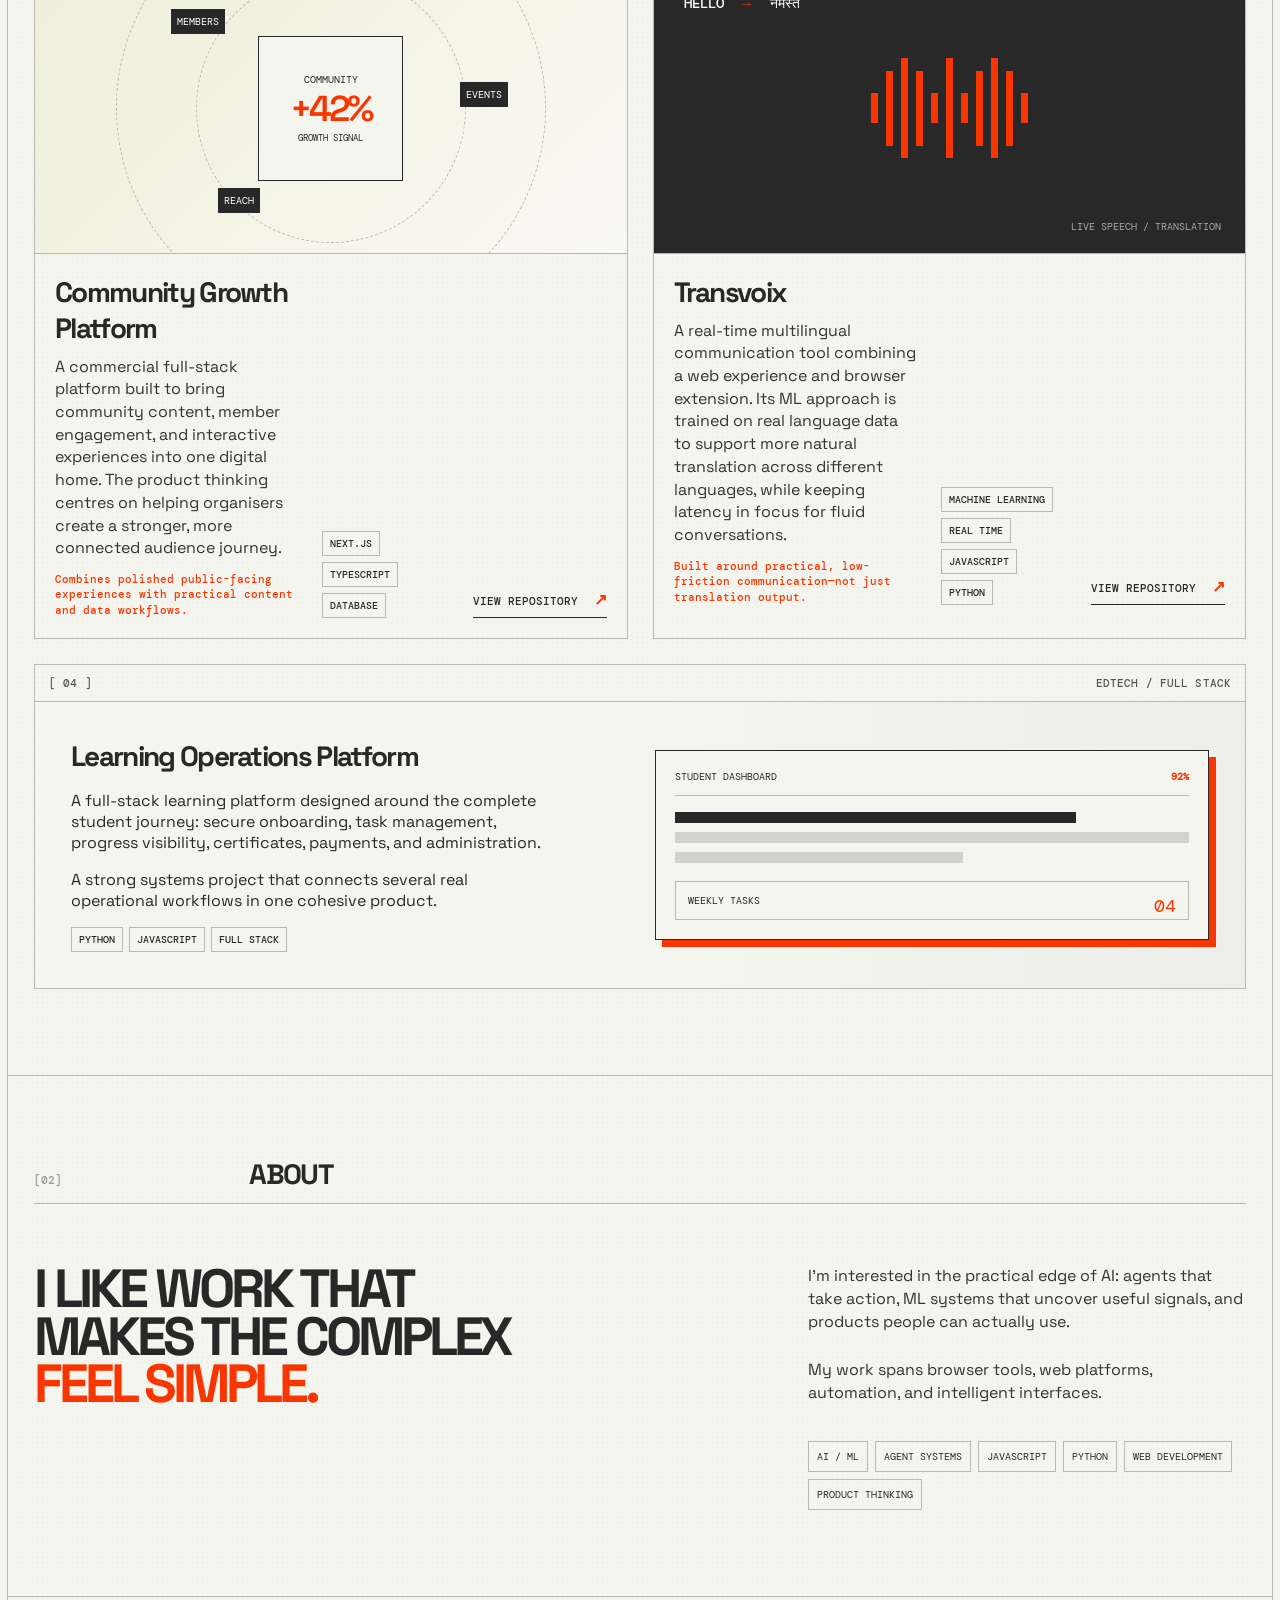
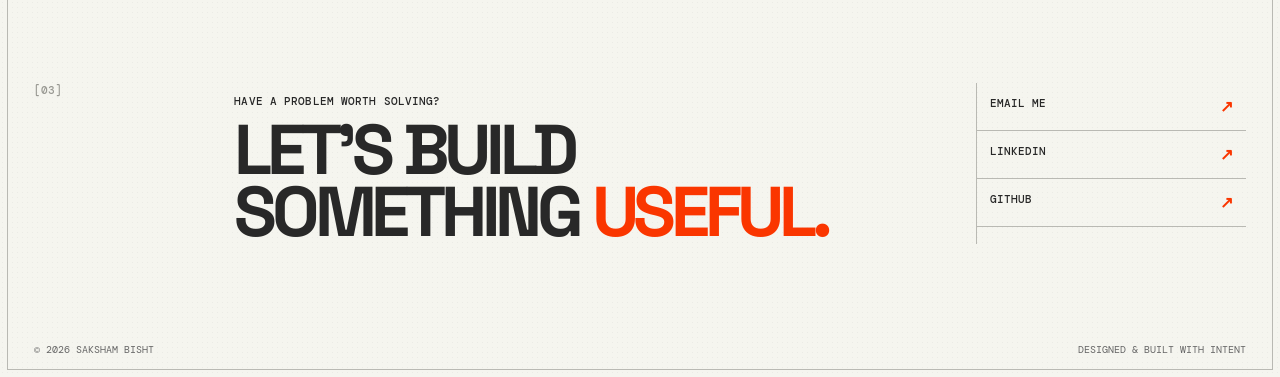
==== commit a9e758fd: "Restore light-only portfolio theme" ====
--- a/index.html
+++ b/index.html
@@ -11,12 +11,12 @@
     <link rel="stylesheet" href="styles.css" />
     <link rel="stylesheet" href="overrides.css" />
   </head>
-  <body class="theme-dark">
+  <body>
     <div class="page-frame" aria-hidden="true"><i></i><i></i><i></i><i></i></div>
     <header class="site-header">
       <a class="brand" href="#top" aria-label="Saksham Bisht home"><span class="brand-mark">SB</span><span>SAKSHAM BISHT</span></a>
       <nav aria-label="Primary navigation"><a href="#work">WORK</a><a href="#about">ABOUT</a><a href="#contact">CONTACT</a></nav>
-      <div class="header-actions"><button class="theme-toggle" type="button" aria-label="Switch to light mode" aria-pressed="true">LIGHT</button><a class="header-link" href="https://github.com/saksham191-M1" target="_blank" rel="noreferrer">GITHUB <span>↗</span></a></div>
+      <a class="header-link" href="https://github.com/saksham191-M1" target="_blank" rel="noreferrer">GITHUB <span>↗</span></a>
     </header>
 
     <main id="top">
--- a/overrides.css
+++ b/overrides.css
@@ -7,34 +7,3 @@
 .project-body p:has(+ .project-strength) {
   margin-bottom: 12px;
 }
-
-.header-actions { display: flex; justify-content: flex-end; }
-.theme-toggle { background: transparent; border: 0; border-left: 1px solid var(--line); color: var(--ink); cursor: pointer; font: 500 11px "DM Mono", monospace; padding: 0 16px; }
-
-body.theme-dark {
-  --paper: #11110f;
-  --ink: #f1f0e9;
-  --muted: #9b9b92;
-  --line: #4c4c46;
-  --accent: #ff4a1f;
-  background-color: #11110f;
-  background-image: radial-gradient(#ffffff0d .65px, transparent .65px);
-}
-
-.theme-dark .site-header { background: #11110fe8; }
-.theme-dark .hero-copy p, .theme-dark .project-body p, .theme-dark .about-grid p { color: #d3d2ca; }
-.theme-dark .eyebrow, .theme-dark .project-meta, .theme-dark .ticker, .theme-dark .diagram-note, .theme-dark footer { color: #a8a8a0; }
-.theme-dark .browser, .theme-dark .community-core, .theme-dark .skill-ui { background: #1a1a17; }
-.theme-dark .browser { border-color: #d9d8d0; box-shadow: 7px 7px 0 var(--accent); }
-.theme-dark .browser-bar, .theme-dark .ui-title, .theme-dark .ui-card { color: #c7c6be; }
-.theme-dark .problem p { color: #c7c6be; }
-.theme-dark .community-visual { background: linear-gradient(135deg, #1a1a17, #23231f); }
-.theme-dark .project-wide .wide-layout { background: linear-gradient(90deg, #11110f 50%, #191916); }
-.theme-dark .ui-line { background: #54544e; }
-.theme-dark .ui-line.active { background: #e8e7df; }
-.theme-dark .theme-toggle:hover { color: var(--accent); }
-
-@media (max-width: 800px) {
-  .header-actions { height: 100%; }
-  .theme-toggle { padding: 0 11px; }
-}
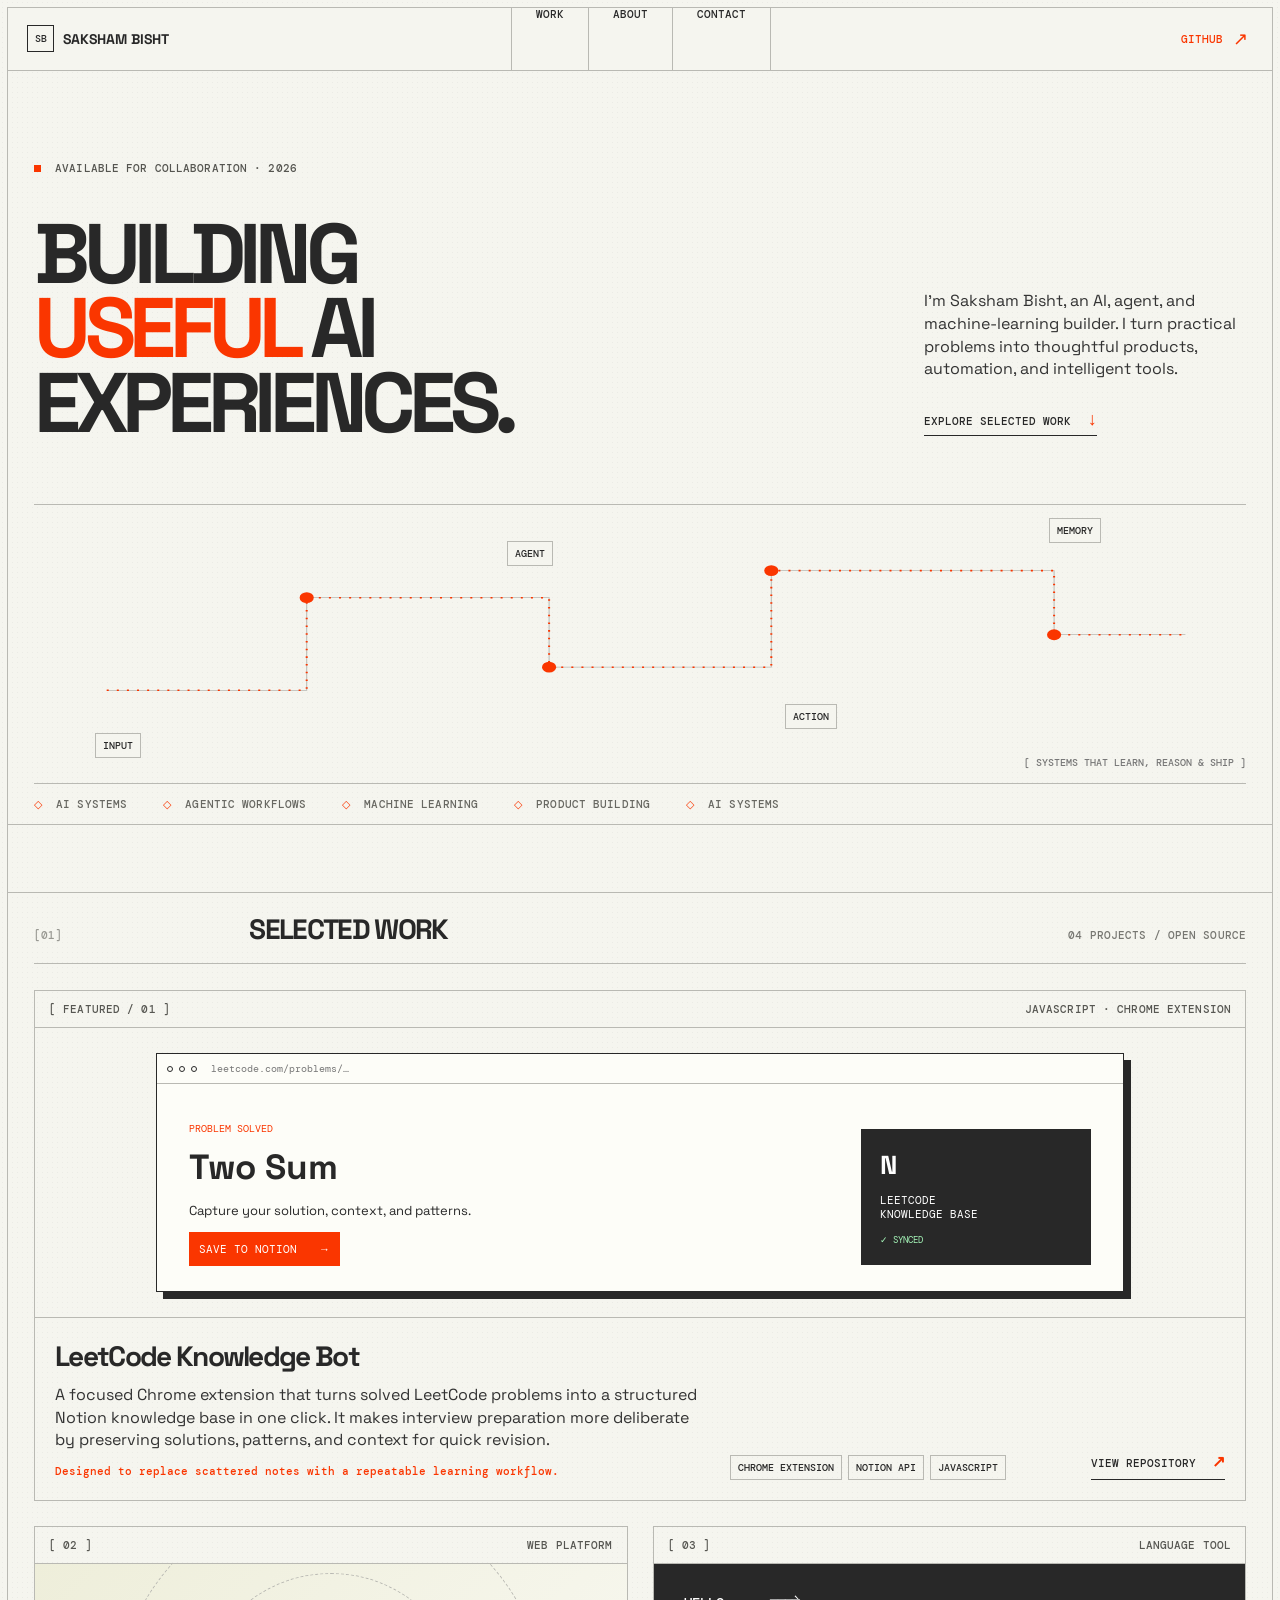
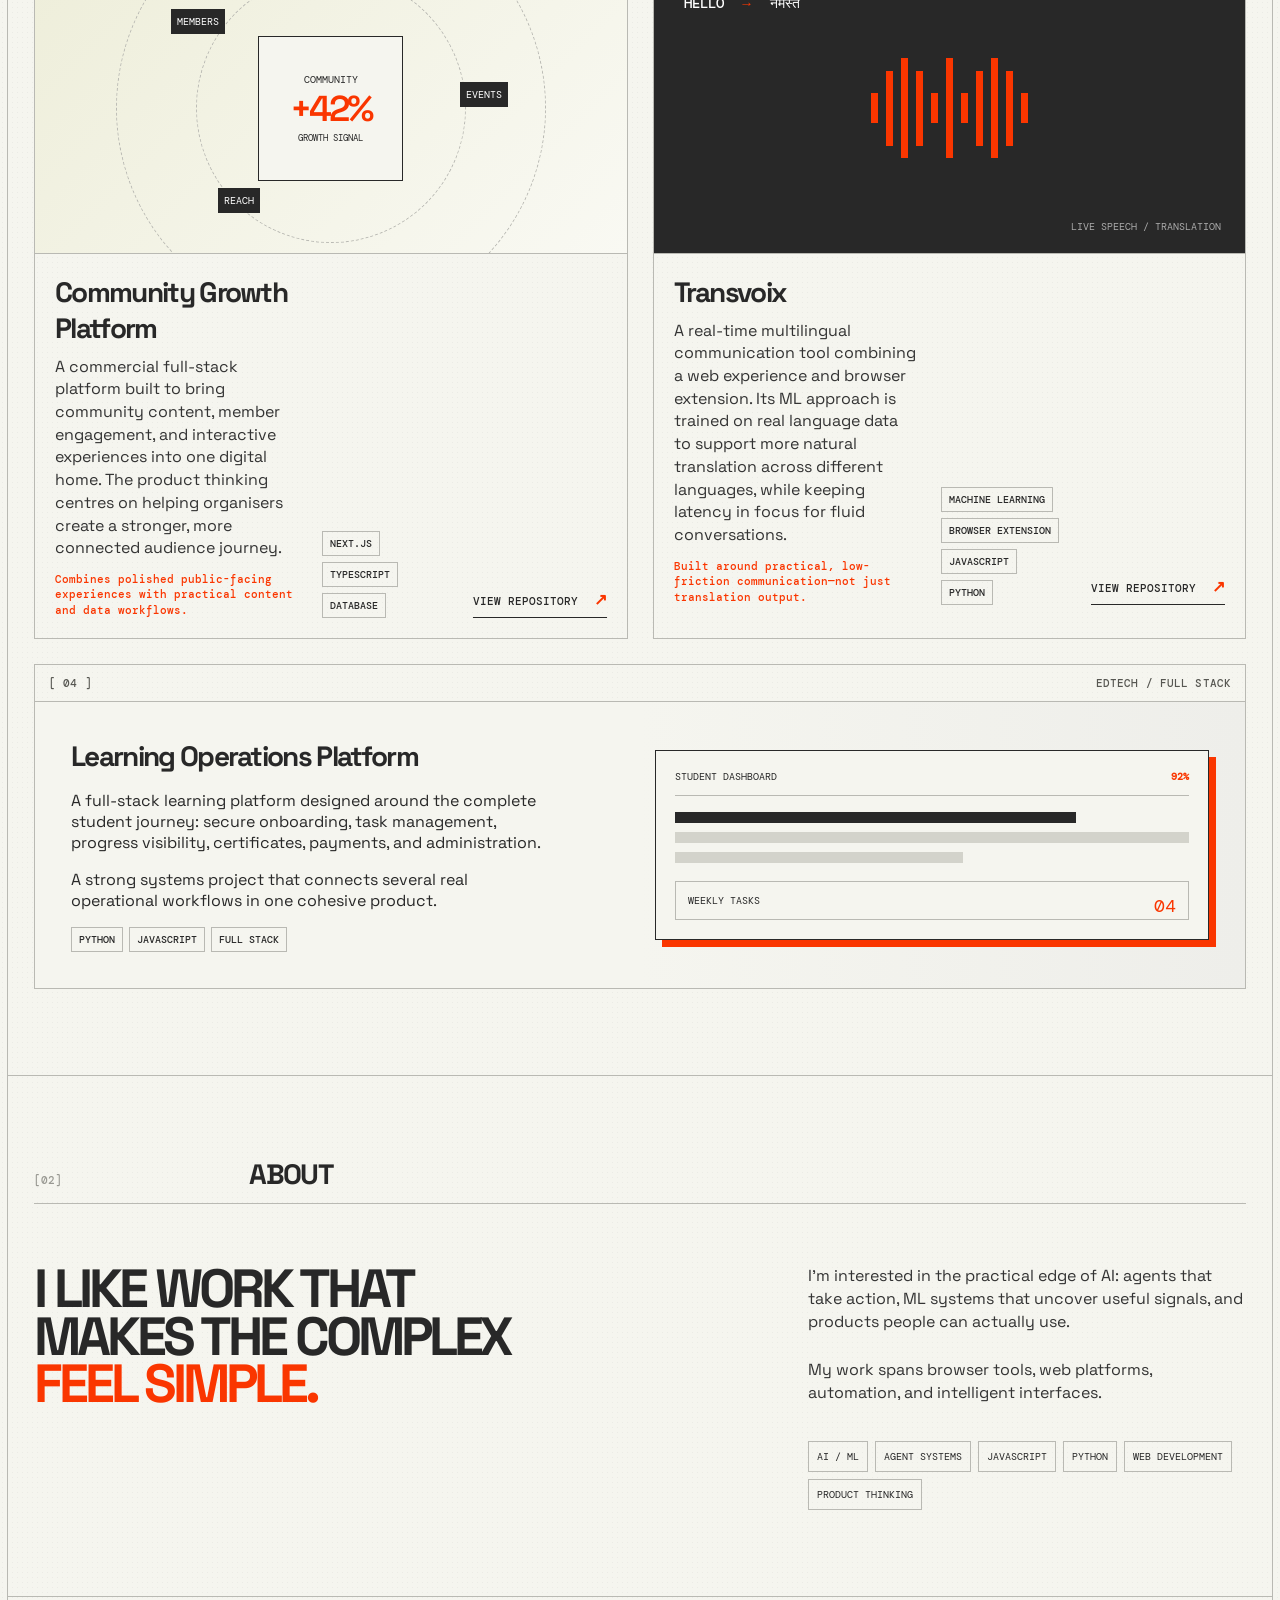
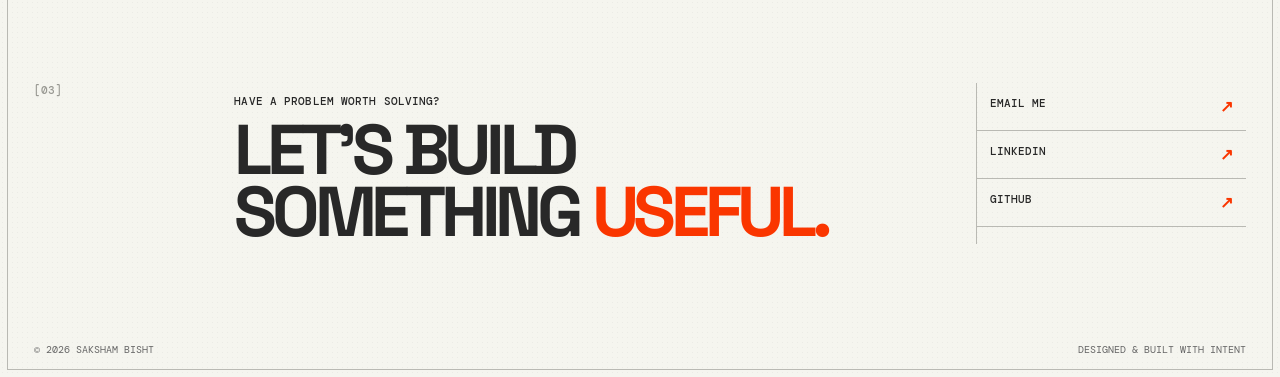
==== commit debf0761: "Refine Transvoix technology tags" ====
--- a/index.html
+++ b/index.html
@@ -44,7 +44,7 @@
 
         <div class="project-pair">
           <article class="project"><div class="project-meta"><span>[ 02 ]</span><span>WEB PLATFORM</span></div><div class="project-visual community-visual"><div class="orbit orbit-a"></div><div class="orbit orbit-b"></div><div class="community-core">COMMUNITY<br><strong>+42%</strong><small>GROWTH SIGNAL</small></div><span class="satellite s1">MEMBERS</span><span class="satellite s2">EVENTS</span><span class="satellite s3">REACH</span></div><div class="project-body"><div><h3>Community Growth Platform</h3><p>A commercial full-stack platform built to bring community content, member engagement, and interactive experiences into one digital home. The product thinking centres on helping organisers create a stronger, more connected audience journey.</p><p class="project-strength">Combines polished public-facing experiences with practical content and data workflows.</p></div><div class="tag-list"><span>NEXT.JS</span><span>TYPESCRIPT</span><span>DATABASE</span></div><a class="project-link" href="https://github.com/saksham191-M1/ramlilawebsite" target="_blank" rel="noreferrer">VIEW REPOSITORY <b>↗</b></a></div></article>
-          <article class="project"><div class="project-meta"><span>[ 03 ]</span><span>LANGUAGE TOOL</span></div><div class="project-visual voice-visual"><div class="wave"><i></i><i></i><i></i><i></i><i></i><i></i><i></i><i></i><i></i><i></i><i></i></div><div class="voice-label">HELLO <span>→</span> नमस्ते</div><div class="voice-foot">LIVE SPEECH / TRANSLATION</div></div><div class="project-body"><div><h3>Transvoix</h3><p>A real-time multilingual communication tool combining a web experience and browser extension. Its ML approach is trained on real language data to support more natural translation across different languages, while keeping latency in focus for fluid conversations.</p><p class="project-strength">Built around practical, low-friction communication—not just translation output.</p></div><div class="tag-list"><span>MACHINE LEARNING</span><span>REAL TIME</span><span>JAVASCRIPT</span><span>PYTHON</span></div><a class="project-link" href="https://github.com/saksham191-M1/Transvoix" target="_blank" rel="noreferrer">VIEW REPOSITORY <b>↗</b></a></div></article>
+          <article class="project"><div class="project-meta"><span>[ 03 ]</span><span>LANGUAGE TOOL</span></div><div class="project-visual voice-visual"><div class="wave"><i></i><i></i><i></i><i></i><i></i><i></i><i></i><i></i><i></i><i></i><i></i></div><div class="voice-label">HELLO <span>→</span> नमस्ते</div><div class="voice-foot">LIVE SPEECH / TRANSLATION</div></div><div class="project-body"><div><h3>Transvoix</h3><p>A real-time multilingual communication tool combining a web experience and browser extension. Its ML approach is trained on real language data to support more natural translation across different languages, while keeping latency in focus for fluid conversations.</p><p class="project-strength">Built around practical, low-friction communication—not just translation output.</p></div><div class="tag-list"><span>MACHINE LEARNING</span><span>BROWSER EXTENSION</span><span>JAVASCRIPT</span><span>PYTHON</span></div><a class="project-link" href="https://github.com/saksham191-M1/Transvoix" target="_blank" rel="noreferrer">VIEW REPOSITORY <b>↗</b></a></div></article>
         </div>
         <article class="project project-wide"><div class="project-meta"><span>[ 04 ]</span><span>EDTECH / FULL STACK</span></div><div class="wide-layout"><div><h3>Learning Operations Platform</h3><p>A full-stack learning platform designed around the complete student journey: secure onboarding, task management, progress visibility, certificates, payments, and administration.</p><p class="project-strength">A strong systems project that connects several real operational workflows in one cohesive product.</p><div class="tag-list"><span>PYTHON</span><span>JAVASCRIPT</span><span>FULL STACK</span></div></div><div class="skill-ui"><div class="ui-title">STUDENT DASHBOARD <b>92%</b></div><div class="ui-line active"></div><div class="ui-line"></div><div class="ui-line short"></div><div class="ui-card">WEEKLY TASKS <span>04</span></div></div></div></article>
       </section>
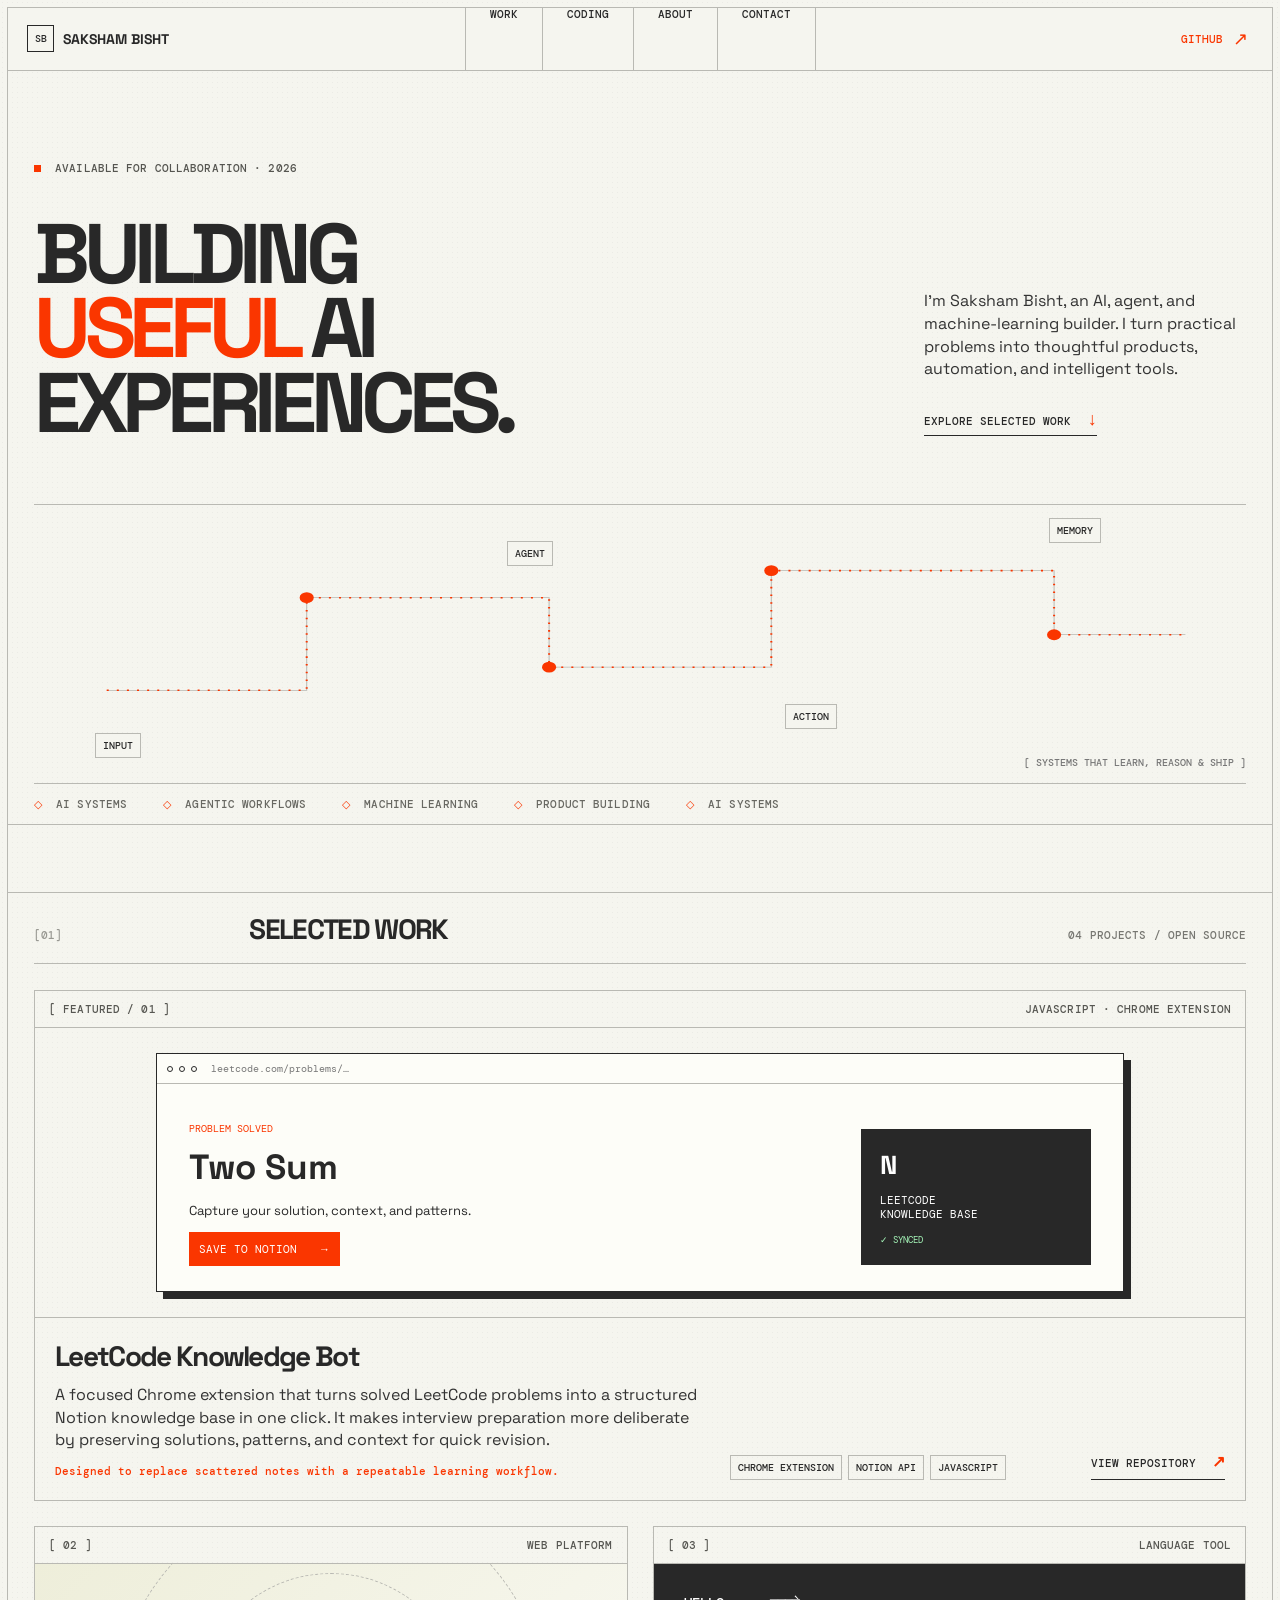
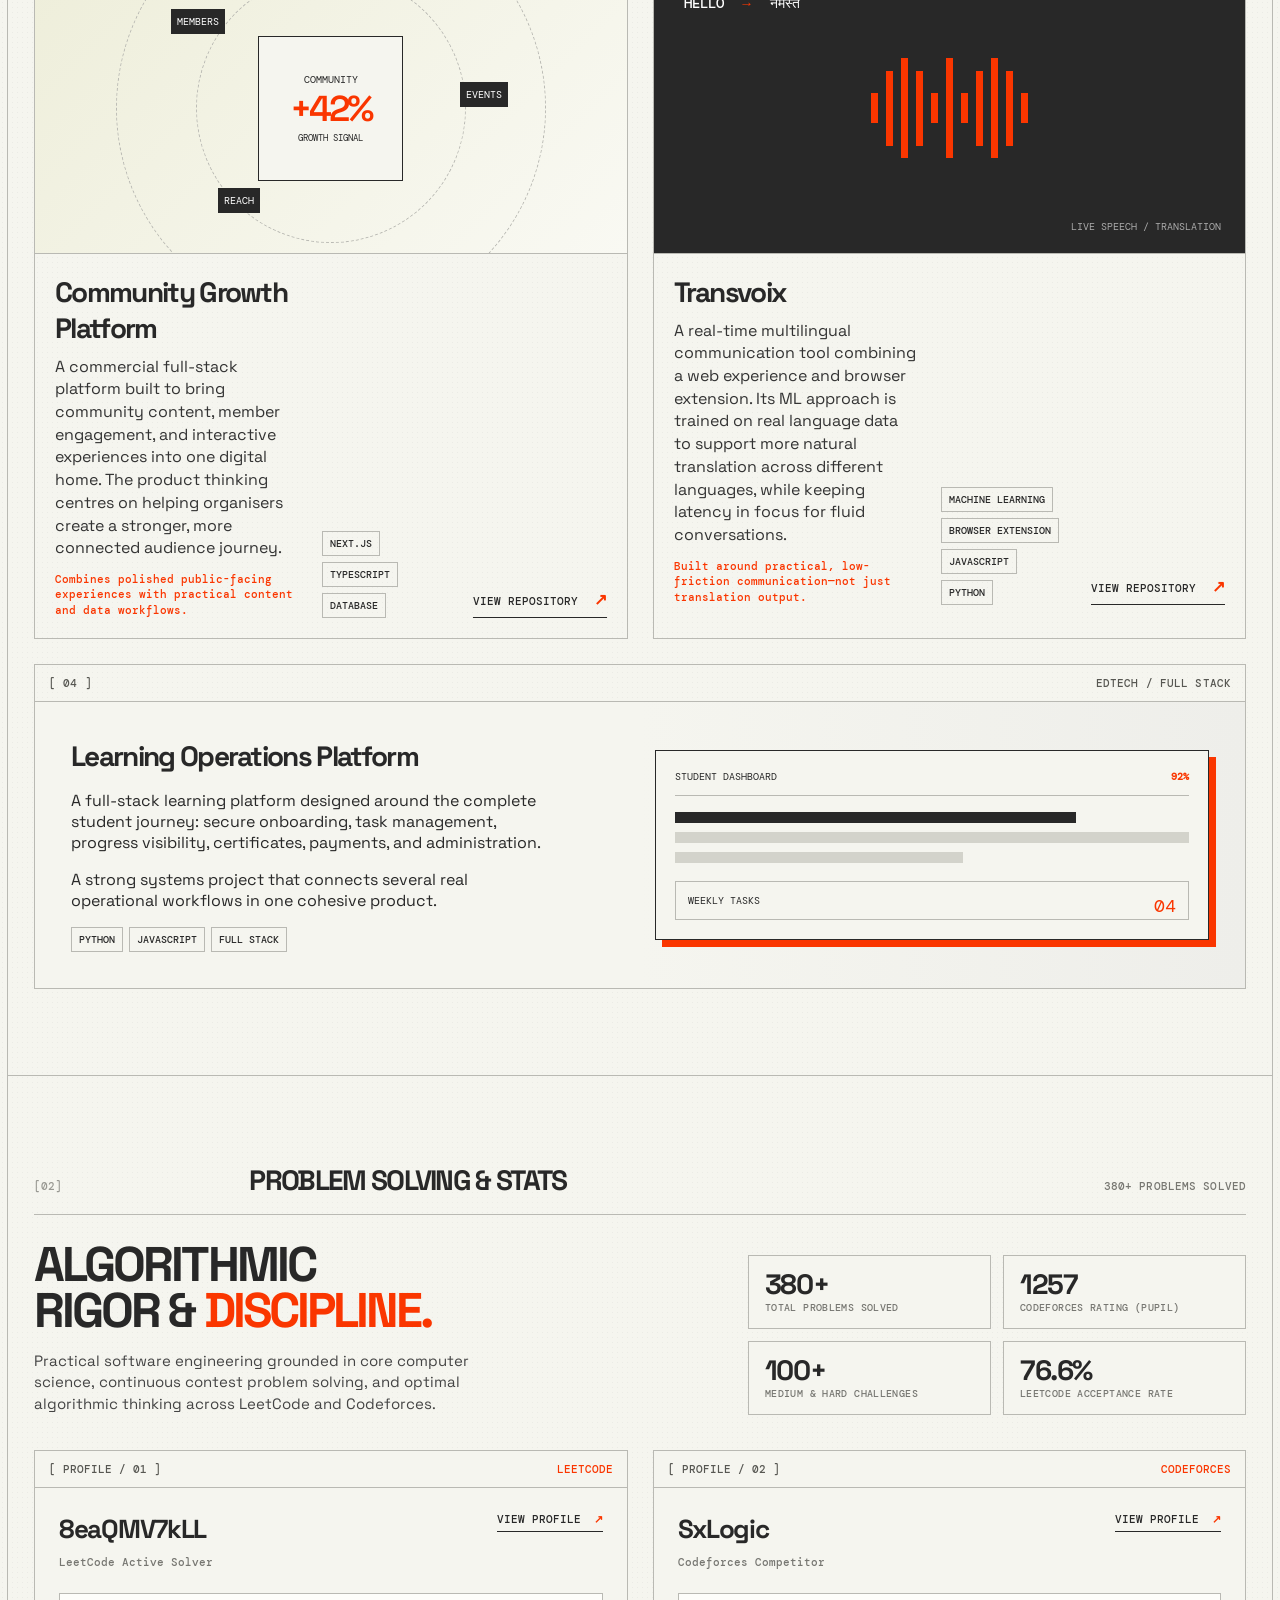
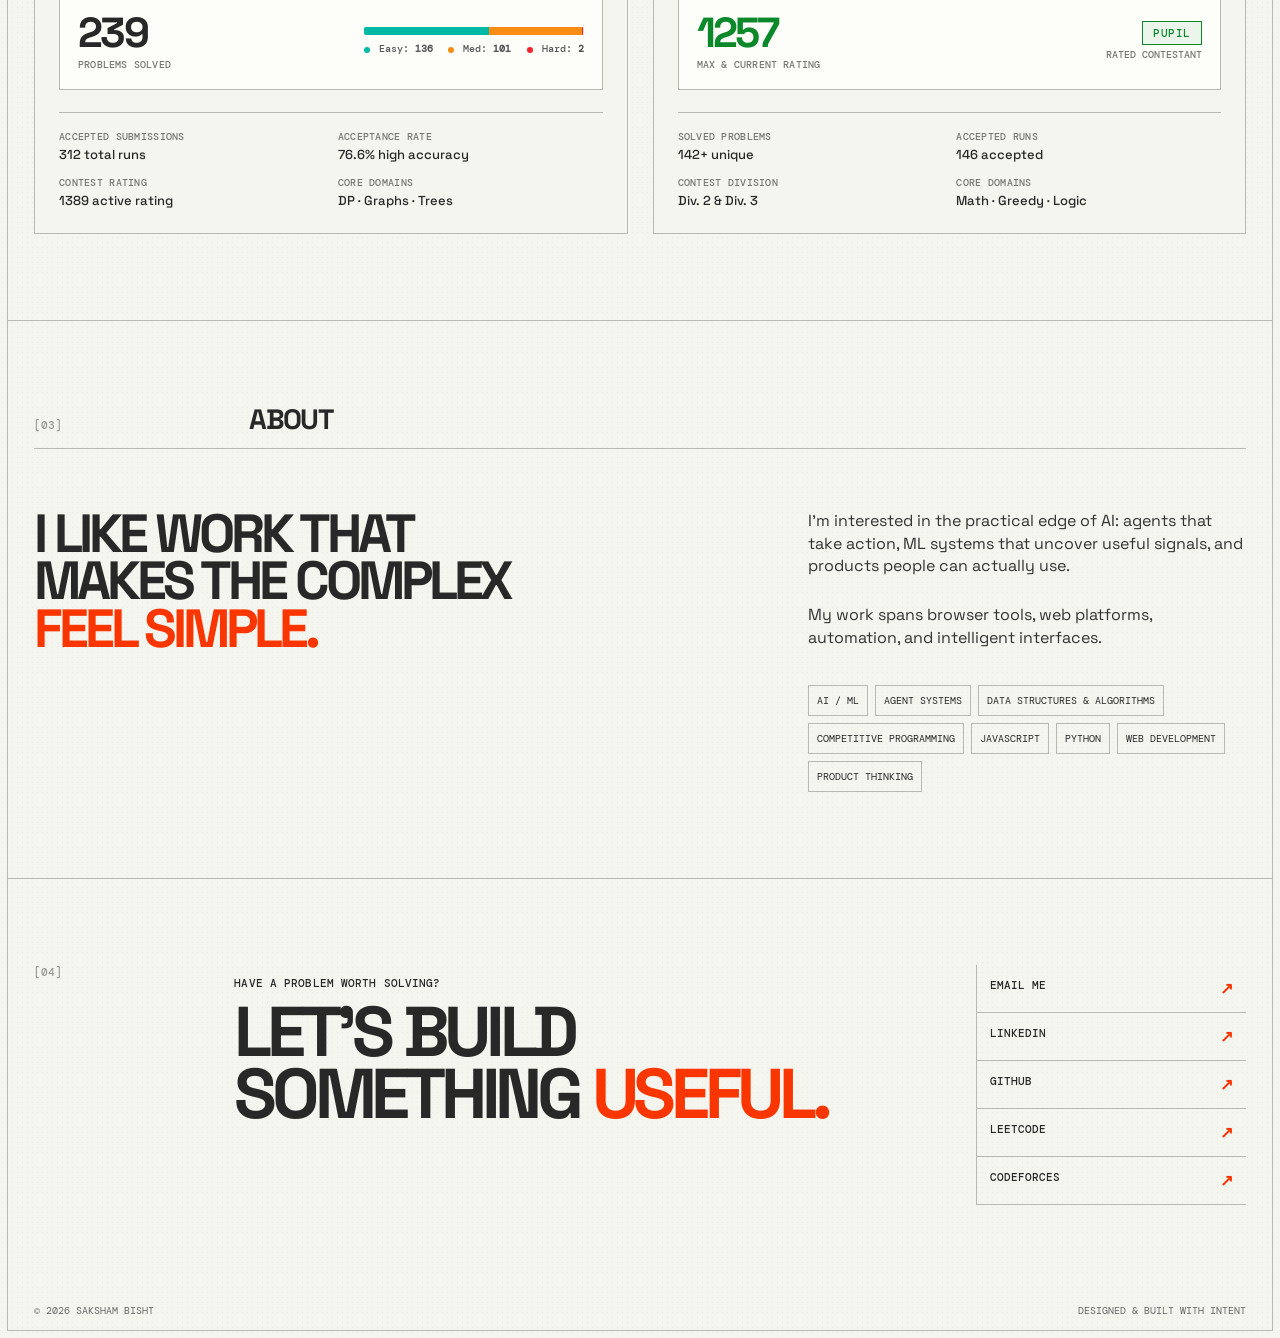
==== commit 70aafc89: "feat: add LeetCode and Codeforces profiles with stats" ====
--- a/index.html
+++ b/index.html
@@ -15,7 +15,7 @@
     <div class="page-frame" aria-hidden="true"><i></i><i></i><i></i><i></i></div>
     <header class="site-header">
       <a class="brand" href="#top" aria-label="Saksham Bisht home"><span class="brand-mark">SB</span><span>SAKSHAM BISHT</span></a>
-      <nav aria-label="Primary navigation"><a href="#work">WORK</a><a href="#about">ABOUT</a><a href="#contact">CONTACT</a></nav>
+      <nav aria-label="Primary navigation"><a href="#work">WORK</a><a href="#coding">CODING</a><a href="#about">ABOUT</a><a href="#contact">CONTACT</a></nav>
       <a class="header-link" href="https://github.com/saksham191-M1" target="_blank" rel="noreferrer">GITHUB <span>↗</span></a>
     </header>
 
@@ -49,9 +49,93 @@
         <article class="project project-wide"><div class="project-meta"><span>[ 04 ]</span><span>EDTECH / FULL STACK</span></div><div class="wide-layout"><div><h3>Learning Operations Platform</h3><p>A full-stack learning platform designed around the complete student journey: secure onboarding, task management, progress visibility, certificates, payments, and administration.</p><p class="project-strength">A strong systems project that connects several real operational workflows in one cohesive product.</p><div class="tag-list"><span>PYTHON</span><span>JAVASCRIPT</span><span>FULL STACK</span></div></div><div class="skill-ui"><div class="ui-title">STUDENT DASHBOARD <b>92%</b></div><div class="ui-line active"></div><div class="ui-line"></div><div class="ui-line short"></div><div class="ui-card">WEEKLY TASKS <span>04</span></div></div></div></article>
       </section>
 
-      <section id="about" class="about-section"><div class="section-head"><span class="index">[02]</span><h2>ABOUT</h2></div><div class="about-grid"><h2>I LIKE WORK THAT<br>MAKES THE COMPLEX<br><em>FEEL SIMPLE.</em></h2><div><p>I’m interested in the practical edge of AI: agents that take action, ML systems that uncover useful signals, and products people can actually use.</p><p>My work spans browser tools, web platforms, automation, and intelligent interfaces.</p><div class="skills"><span>AI / ML</span><span>AGENT SYSTEMS</span><span>JAVASCRIPT</span><span>PYTHON</span><span>WEB DEVELOPMENT</span><span>PRODUCT THINKING</span></div></div></div></section>
+      <section id="coding" class="coding-section">
+        <div class="section-head"><span class="index">[02]</span><h2>PROBLEM SOLVING &amp; STATS</h2><span class="mono">380+ PROBLEMS SOLVED</span></div>
+        <div class="coding-intro">
+          <div class="coding-headline">
+            <h3>ALGORITHMIC<br>RIGOR &amp; <em>DISCIPLINE.</em></h3>
+            <p>Practical software engineering grounded in core computer science, continuous contest problem solving, and optimal algorithmic thinking across LeetCode and Codeforces.</p>
+          </div>
+          <div class="stat-banner">
+            <div class="stat-pill"><span class="stat-num">380+</span><span class="stat-label">TOTAL PROBLEMS SOLVED</span></div>
+            <div class="stat-pill"><span class="stat-num">1257</span><span class="stat-label">CODEFORCES RATING (PUPIL)</span></div>
+            <div class="stat-pill"><span class="stat-num">100+</span><span class="stat-label">MEDIUM &amp; HARD CHALLENGES</span></div>
+            <div class="stat-pill"><span class="stat-num">76.6%</span><span class="stat-label">LEETCODE ACCEPTANCE RATE</span></div>
+          </div>
+        </div>
 
-      <section id="contact" class="contact-section"><span class="index">[03]</span><div><p class="mono">HAVE A PROBLEM WORTH SOLVING?</p><h2>LET’S BUILD<br>SOMETHING <em>USEFUL.</em></h2></div><div class="contact-links"><a href="mailto:hello@sakshambisht.dev">EMAIL ME <b>↗</b></a><a href="https://www.linkedin.com/in/saksham-bisht-252485339/" target="_blank" rel="noreferrer">LINKEDIN <b>↗</b></a><a href="https://github.com/saksham191-M1" target="_blank" rel="noreferrer">GITHUB <b>↗</b></a></div></section>
+        <div class="coding-grid">
+          <article class="coding-card">
+            <div class="card-meta"><span>[ PROFILE / 01 ]</span><span class="card-badge">LEETCODE</span></div>
+            <div class="card-content">
+              <div class="card-title-row">
+                <div>
+                  <h4>8eaQMV7kLL</h4>
+                  <span class="card-subtitle">LeetCode Active Solver</span>
+                </div>
+                <a class="profile-btn" href="https://leetcode.com/u/8eaQMV7kLL/" target="_blank" rel="noreferrer">VIEW PROFILE <b>↗</b></a>
+              </div>
+              <div class="metric-highlight">
+                <div class="big-metric">
+                  <strong>239</strong>
+                  <span>PROBLEMS SOLVED</span>
+                </div>
+                <div class="metric-distribution">
+                  <div class="dist-bar" title="Easy: 136, Medium: 101, Hard: 2">
+                    <span class="seg-easy" style="width: 56.9%;"></span>
+                    <span class="seg-med" style="width: 42.3%;"></span>
+                    <span class="seg-hard" style="width: 0.8%;"></span>
+                  </div>
+                  <div class="dist-legend">
+                    <span><i class="dot-easy"></i> Easy: <strong>136</strong></span>
+                    <span><i class="dot-med"></i> Med: <strong>101</strong></span>
+                    <span><i class="dot-hard"></i> Hard: <strong>2</strong></span>
+                  </div>
+                </div>
+              </div>
+              <div class="card-details-grid">
+                <div class="detail-item"><span class="detail-label">ACCEPTED SUBMISSIONS</span><span class="detail-val">312 total runs</span></div>
+                <div class="detail-item"><span class="detail-label">ACCEPTANCE RATE</span><span class="detail-val">76.6% high accuracy</span></div>
+                <div class="detail-item"><span class="detail-label">CONTEST RATING</span><span class="detail-val">1389 active rating</span></div>
+                <div class="detail-item"><span class="detail-label">CORE DOMAINS</span><span class="detail-val">DP · Graphs · Trees</span></div>
+              </div>
+            </div>
+          </article>
+
+          <article class="coding-card">
+            <div class="card-meta"><span>[ PROFILE / 02 ]</span><span class="card-badge">CODEFORCES</span></div>
+            <div class="card-content">
+              <div class="card-title-row">
+                <div>
+                  <h4>SxLogic</h4>
+                  <span class="card-subtitle">Codeforces Competitor</span>
+                </div>
+                <a class="profile-btn" href="https://codeforces.com/profile/SxLogic" target="_blank" rel="noreferrer">VIEW PROFILE <b>↗</b></a>
+              </div>
+              <div class="metric-highlight">
+                <div class="big-metric">
+                  <strong class="cf-pupil">1257</strong>
+                  <span>MAX &amp; CURRENT RATING</span>
+                </div>
+                <div class="rank-badge-wrap">
+                  <span class="cf-rank-tag">PUPIL</span>
+                  <small>RATED CONTESTANT</small>
+                </div>
+              </div>
+              <div class="card-details-grid">
+                <div class="detail-item"><span class="detail-label">SOLVED PROBLEMS</span><span class="detail-val">142+ unique</span></div>
+                <div class="detail-item"><span class="detail-label">ACCEPTED RUNS</span><span class="detail-val">146 accepted</span></div>
+                <div class="detail-item"><span class="detail-label">CONTEST DIVISION</span><span class="detail-val">Div. 2 &amp; Div. 3</span></div>
+                <div class="detail-item"><span class="detail-label">CORE DOMAINS</span><span class="detail-val">Math · Greedy · Logic</span></div>
+              </div>
+            </div>
+          </article>
+        </div>
+      </section>
+
+      <section id="about" class="about-section"><div class="section-head"><span class="index">[03]</span><h2>ABOUT</h2></div><div class="about-grid"><h2>I LIKE WORK THAT<br>MAKES THE COMPLEX<br><em>FEEL SIMPLE.</em></h2><div><p>I’m interested in the practical edge of AI: agents that take action, ML systems that uncover useful signals, and products people can actually use.</p><p>My work spans browser tools, web platforms, automation, and intelligent interfaces.</p><div class="skills"><span>AI / ML</span><span>AGENT SYSTEMS</span><span>DATA STRUCTURES &amp; ALGORITHMS</span><span>COMPETITIVE PROGRAMMING</span><span>JAVASCRIPT</span><span>PYTHON</span><span>WEB DEVELOPMENT</span><span>PRODUCT THINKING</span></div></div></div></section>
+
+      <section id="contact" class="contact-section"><span class="index">[04]</span><div><p class="mono">HAVE A PROBLEM WORTH SOLVING?</p><h2>LET’S BUILD<br>SOMETHING <em>USEFUL.</em></h2></div><div class="contact-links"><a href="mailto:hello@sakshambisht.dev">EMAIL ME <b>↗</b></a><a href="https://www.linkedin.com/in/saksham-bisht-252485339/" target="_blank" rel="noreferrer">LINKEDIN <b>↗</b></a><a href="https://github.com/saksham191-M1" target="_blank" rel="noreferrer">GITHUB <b>↗</b></a><a href="https://leetcode.com/u/8eaQMV7kLL/" target="_blank" rel="noreferrer">LEETCODE <b>↗</b></a><a href="https://codeforces.com/profile/SxLogic" target="_blank" rel="noreferrer">CODEFORCES <b>↗</b></a></div></section>
     </main>
     <footer><span>© 2026 SAKSHAM BISHT</span><span>DESIGNED &amp; BUILT WITH INTENT</span></footer>
     <script src="script.js"></script>
--- a/overrides.css
+++ b/overrides.css
@@ -7,3 +7,291 @@
 .project-body p:has(+ .project-strength) {
   margin-bottom: 12px;
 }
+
+/* Coding Profiles & Problem Solving Section */
+.coding-section {
+  padding: 86px 26px;
+  border-top: 1px solid var(--line);
+  margin: 0 7px;
+  border-left: 1px solid var(--line);
+  border-right: 1px solid var(--line);
+}
+
+.coding-intro {
+  display: grid;
+  grid-template-columns: 1.15fr 0.85fr;
+  gap: 40px;
+  align-items: end;
+  margin-bottom: 35px;
+}
+
+.coding-headline h3 {
+  font-size: clamp(32px, 3.8vw, 56px);
+  line-height: 0.95;
+  letter-spacing: -0.06em;
+  margin: 0 0 16px;
+  text-transform: uppercase;
+}
+
+.coding-headline h3 em {
+  font-style: normal;
+  color: var(--accent);
+}
+
+.coding-headline p {
+  color: #444;
+  line-height: 1.45;
+  margin: 0;
+  max-width: 480px;
+  font-size: 15px;
+}
+
+.stat-banner {
+  display: grid;
+  grid-template-columns: 1fr 1fr;
+  gap: 12px;
+}
+
+.stat-pill {
+  border: 1px solid var(--line);
+  background: var(--paper);
+  padding: 14px 16px;
+  display: flex;
+  flex-direction: column;
+  gap: 4px;
+}
+
+.stat-num {
+  font: 700 28px/1 "Space Grotesk", sans-serif;
+  letter-spacing: -0.05em;
+  color: var(--ink);
+}
+
+.stat-label {
+  font: 500 9.5px "DM Mono", monospace;
+  color: var(--muted);
+  letter-spacing: 0.04em;
+}
+
+.coding-grid {
+  display: grid;
+  grid-template-columns: 1fr 1fr;
+  gap: 25px;
+}
+
+.coding-card {
+  border: 1px solid var(--line);
+  background: var(--paper);
+  display: flex;
+  flex-direction: column;
+}
+
+.card-meta {
+  display: flex;
+  justify-content: space-between;
+  align-items: center;
+  padding: 11px 14px;
+  border-bottom: 1px solid var(--line);
+  font: 500 11px "DM Mono", monospace;
+  color: #575752;
+}
+
+.card-badge {
+  color: var(--accent);
+  font-weight: 500;
+}
+
+.card-content {
+  padding: 24px;
+  display: flex;
+  flex-direction: column;
+  gap: 22px;
+  flex: 1;
+}
+
+.card-title-row {
+  display: flex;
+  justify-content: space-between;
+  align-items: flex-start;
+  gap: 15px;
+}
+
+.card-title-row h4 {
+  font-size: 26px;
+  letter-spacing: -0.05em;
+  margin: 0 0 4px;
+}
+
+.card-subtitle {
+  font: 500 11px "DM Mono", monospace;
+  color: var(--muted);
+}
+
+.profile-btn {
+  font: 500 11px "DM Mono", monospace;
+  color: var(--ink);
+  text-decoration: none;
+  border-bottom: 1px solid var(--ink);
+  padding-bottom: 5px;
+  white-space: nowrap;
+  transition: color 0.15s ease, border-color 0.15s ease;
+}
+
+.profile-btn b {
+  color: var(--accent);
+  margin-left: 6px;
+}
+
+.profile-btn:hover {
+  color: var(--accent);
+  border-color: var(--accent);
+}
+
+.metric-highlight {
+  display: flex;
+  justify-content: space-between;
+  align-items: center;
+  padding: 18px;
+  border: 1px solid var(--line);
+  background: #fdfdfa;
+  gap: 20px;
+}
+
+.big-metric {
+  display: flex;
+  flex-direction: column;
+}
+
+.big-metric strong {
+  font: 700 42px/1 "Space Grotesk", sans-serif;
+  letter-spacing: -0.06em;
+  color: var(--ink);
+}
+
+.big-metric strong.cf-pupil {
+  color: #0a882a;
+}
+
+.big-metric span {
+  font: 500 10px "DM Mono", monospace;
+  color: var(--muted);
+  margin-top: 4px;
+  letter-spacing: 0.02em;
+}
+
+.metric-distribution {
+  flex: 1;
+  max-width: 220px;
+  display: flex;
+  flex-direction: column;
+  gap: 8px;
+}
+
+.dist-bar {
+  display: flex;
+  height: 8px;
+  border-radius: 2px;
+  overflow: hidden;
+  background: #e2e2dc;
+}
+
+.seg-easy { background: #00b8a3; }
+.seg-med { background: #fa8c16; }
+.seg-hard { background: #f5222d; }
+
+.dist-legend {
+  display: flex;
+  justify-content: space-between;
+  font: 500 9.5px "DM Mono", monospace;
+  color: #555;
+}
+
+.dist-legend i {
+  display: inline-block;
+  width: 6px;
+  height: 6px;
+  border-radius: 50%;
+  margin-right: 3px;
+  vertical-align: middle;
+}
+
+.dot-easy { background: #00b8a3; }
+.dot-med { background: #fa8c16; }
+.dot-hard { background: #f5222d; }
+
+.rank-badge-wrap {
+  text-align: right;
+  display: flex;
+  flex-direction: column;
+  align-items: flex-end;
+  gap: 4px;
+}
+
+.cf-rank-tag {
+  display: inline-block;
+  padding: 4px 10px;
+  border: 1px solid #0a882a;
+  color: #0a882a;
+  background: #0a882a12;
+  font: 500 11px "DM Mono", monospace;
+  letter-spacing: 0.05em;
+}
+
+.rank-badge-wrap small {
+  font: 500 9.5px "DM Mono", monospace;
+  color: var(--muted);
+}
+
+.card-details-grid {
+  display: grid;
+  grid-template-columns: 1fr 1fr;
+  gap: 14px;
+  border-top: 1px solid var(--line);
+  padding-top: 18px;
+}
+
+.detail-item {
+  display: flex;
+  flex-direction: column;
+  gap: 3px;
+}
+
+.detail-label {
+  font: 500 9.5px "DM Mono", monospace;
+  color: var(--muted);
+  letter-spacing: 0.03em;
+}
+
+.detail-val {
+  font: 500 13px "Space Grotesk", sans-serif;
+  color: var(--ink);
+}
+
+@media (max-width: 800px) {
+  .coding-section {
+    padding: 62px 16px;
+    margin-left: 4px;
+    margin-right: 4px;
+  }
+  .coding-intro {
+    grid-template-columns: 1fr;
+    gap: 25px;
+  }
+  .coding-grid {
+    grid-template-columns: 1fr;
+  }
+  .stat-banner {
+    grid-template-columns: 1fr 1fr;
+  }
+  .metric-highlight {
+    flex-direction: column;
+    align-items: flex-start;
+  }
+  .metric-distribution {
+    width: 100%;
+    max-width: 100%;
+  }
+  .rank-badge-wrap {
+    align-items: flex-start;
+  }
+}
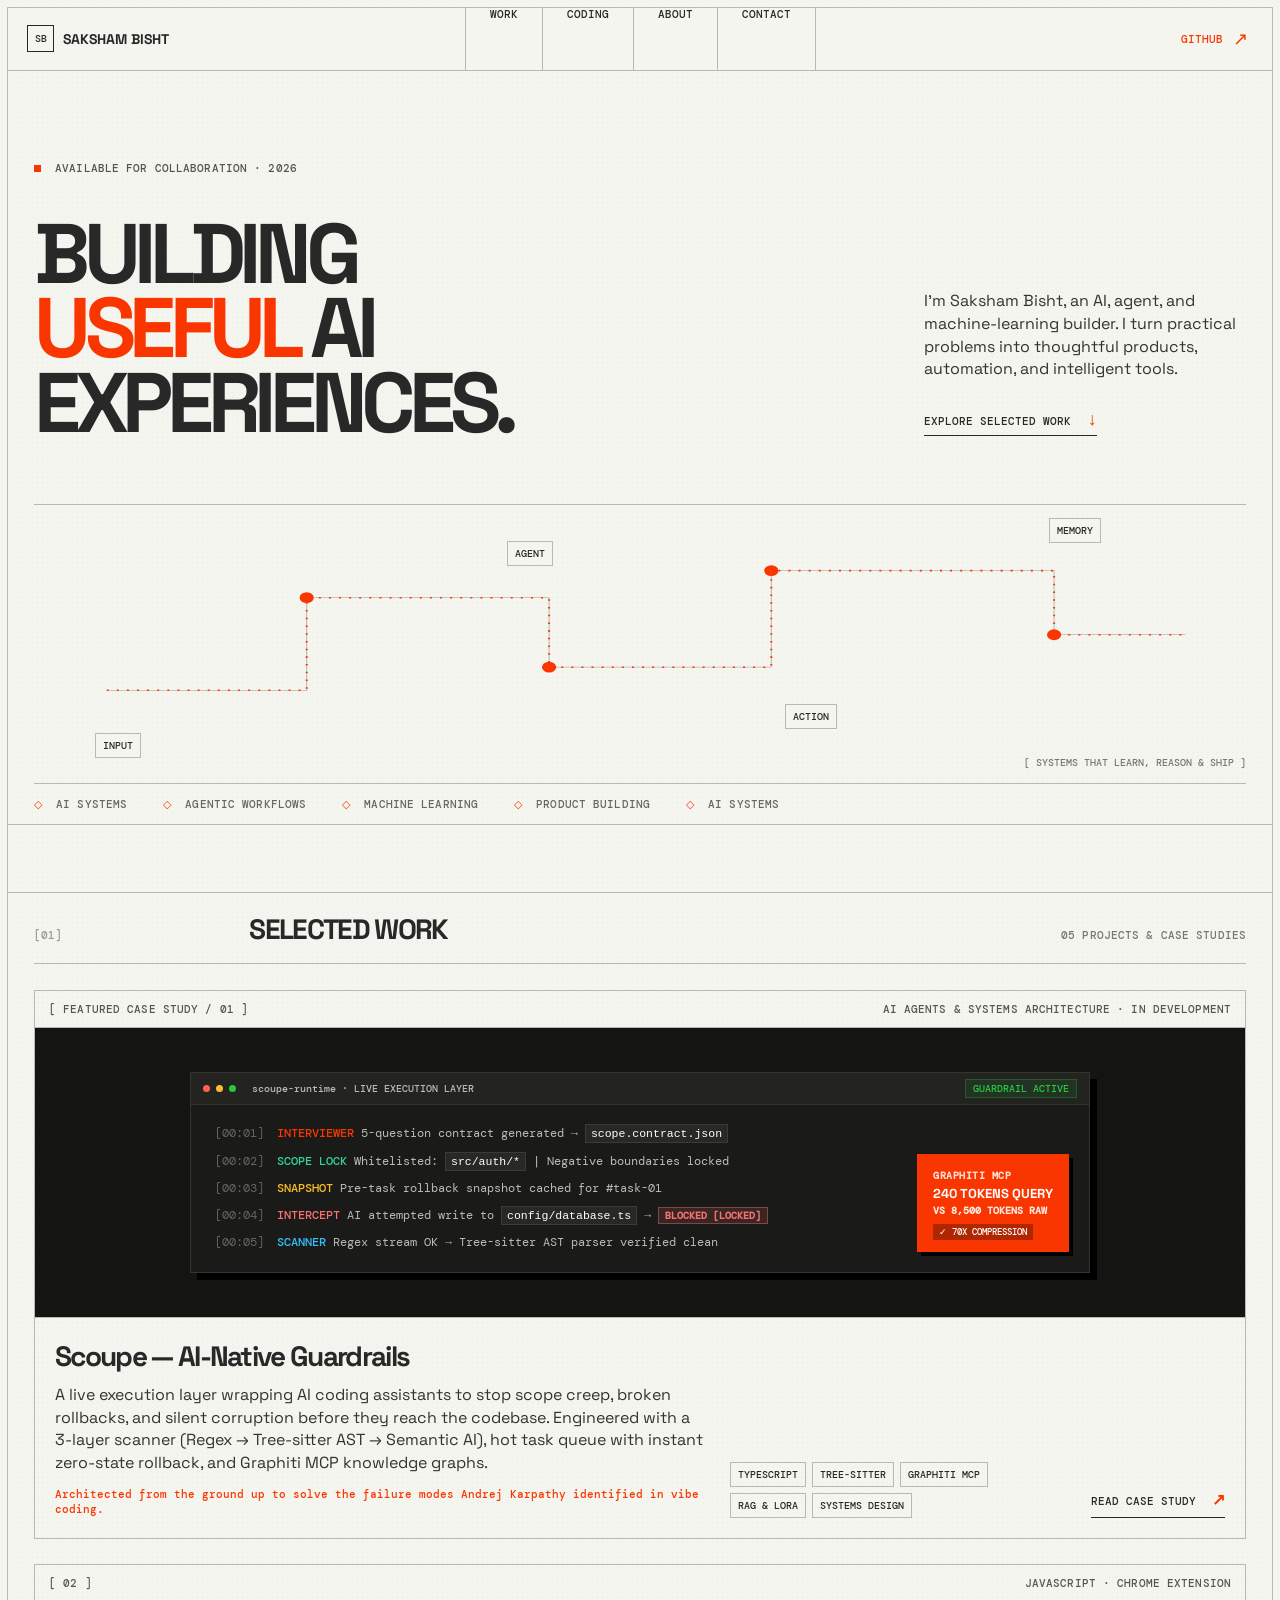
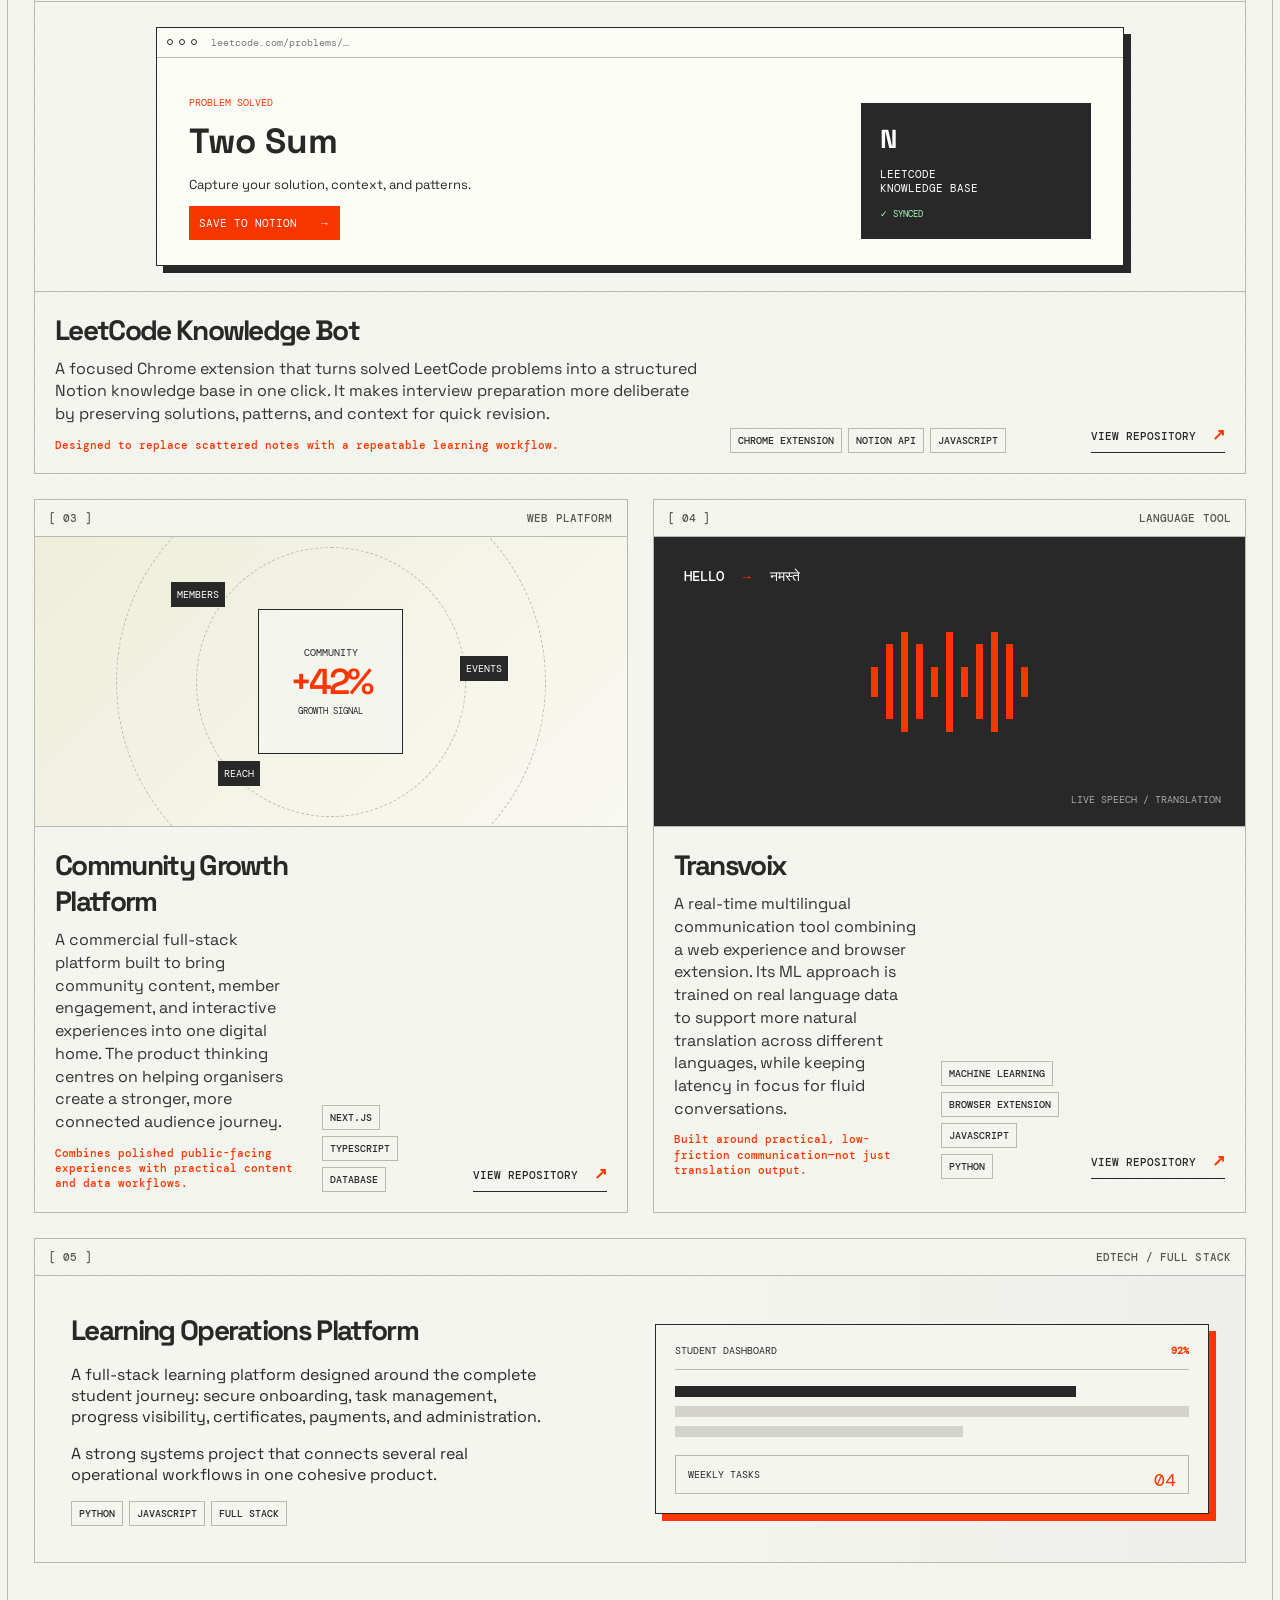
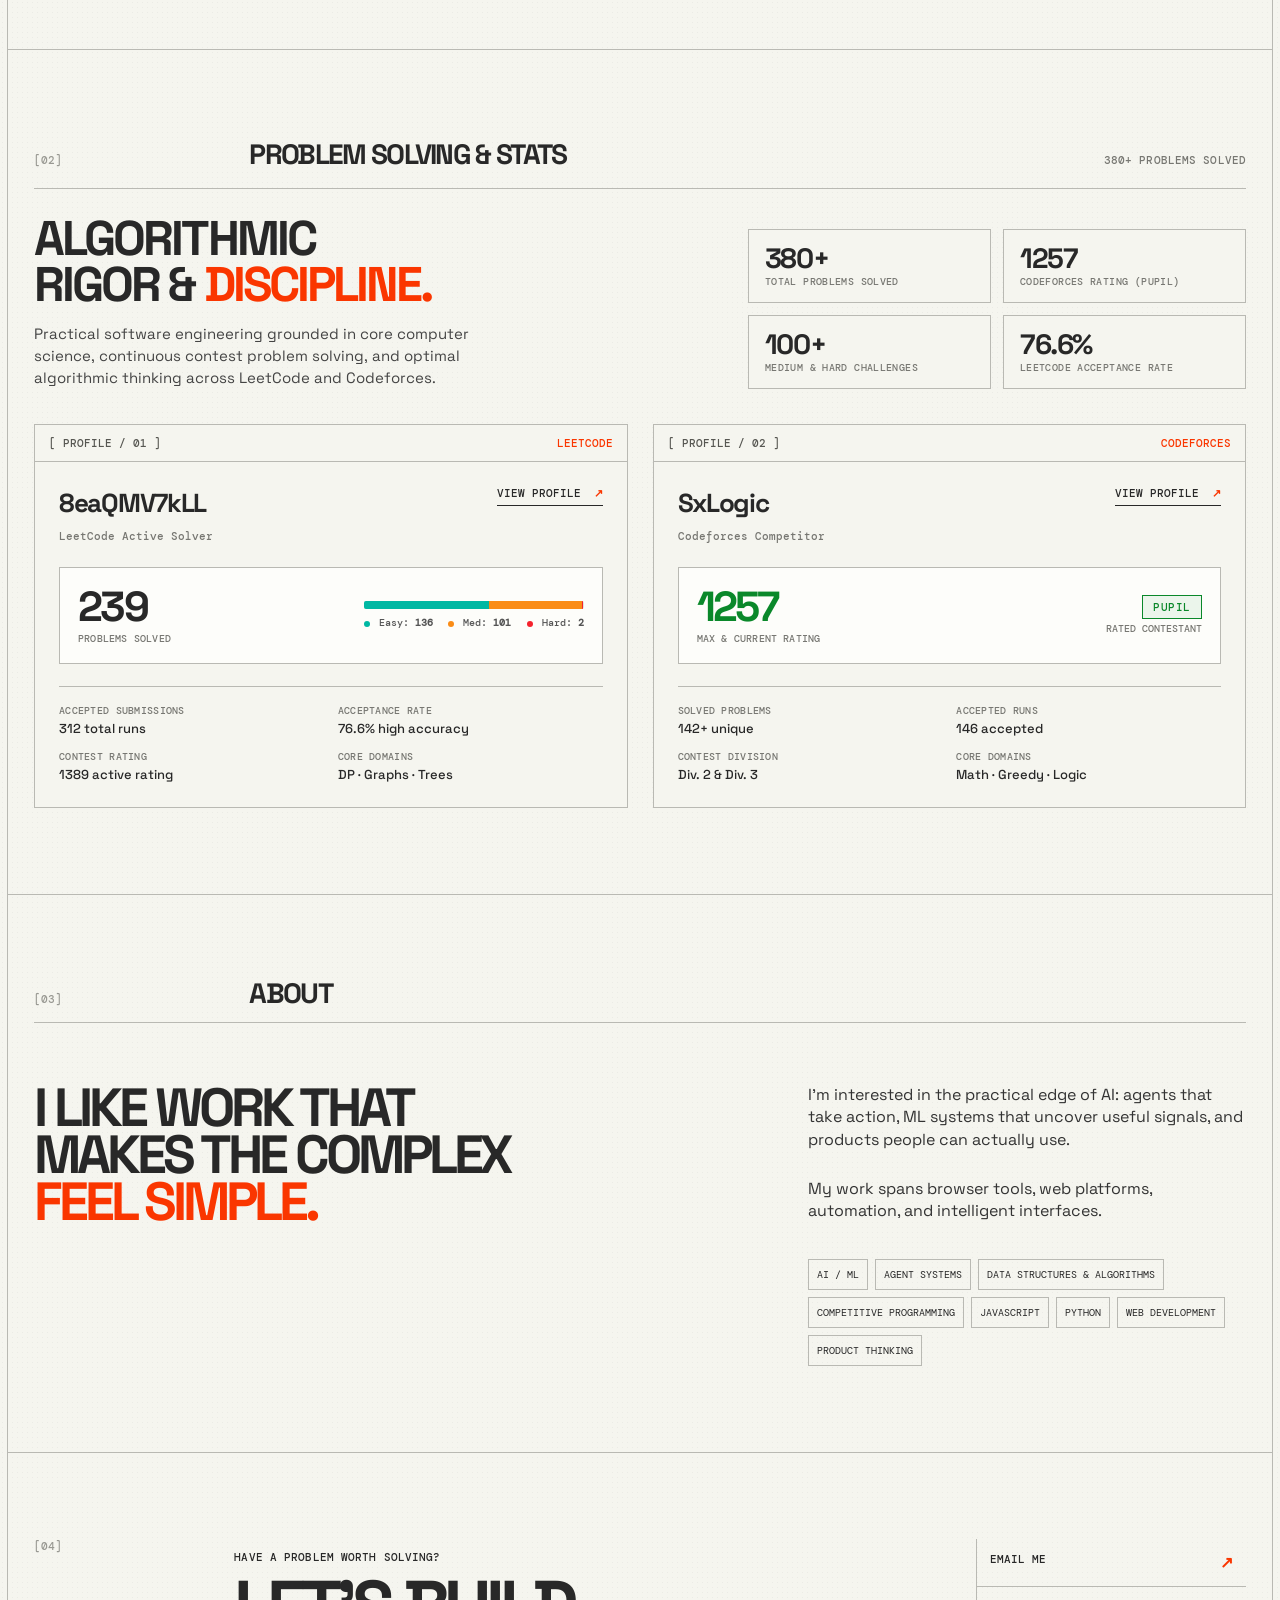
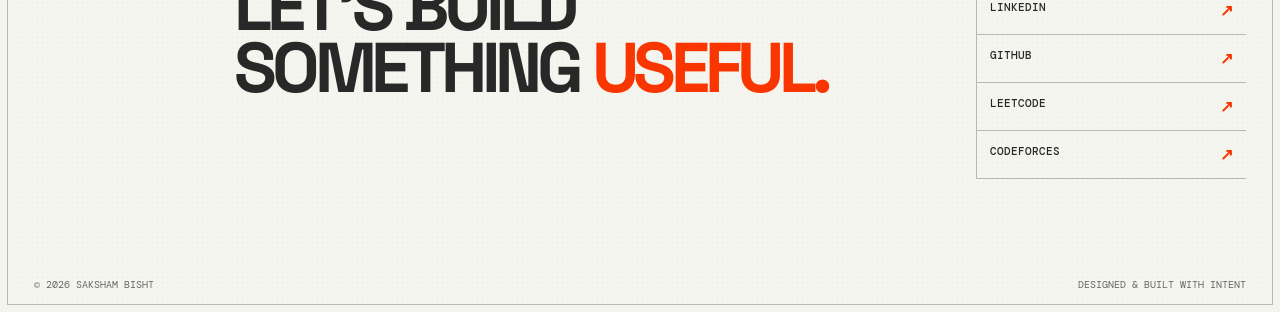
==== commit 3f2f84d6: "feat: add Scoupe AI guardrail case study and featured project showcase" ====
--- a/index.html
+++ b/index.html
@@ -35,18 +35,59 @@
       </section>
 
       <section id="work" class="work-section">
-        <div class="section-head"><span class="index">[01]</span><h2>SELECTED WORK</h2><span class="mono">04 PROJECTS / OPEN SOURCE</span></div>
+        <div class="section-head"><span class="index">[01]</span><h2>SELECTED WORK</h2><span class="mono">05 PROJECTS &amp; CASE STUDIES</span></div>
+
+        <article class="project project-primary project-scoupe">
+          <div class="project-meta"><span>[ FEATURED CASE STUDY / 01 ]</span><span>AI AGENTS &amp; SYSTEMS ARCHITECTURE · IN DEVELOPMENT</span></div>
+          <div class="project-visual scoupe-visual">
+            <div class="scoupe-console">
+              <div class="scoupe-console-bar">
+                <b></b><b></b><b></b>
+                <span>scoupe-runtime · LIVE EXECUTION LAYER</span>
+                <i class="scoupe-status-tag">GUARDRAIL ACTIVE</i>
+              </div>
+              <div class="scoupe-console-body">
+                <div class="scoupe-line"><span class="c-dim">[00:01]</span> <span class="c-accent">INTERVIEWER</span> 5-question contract generated &rarr; <code>scope.contract.json</code></div>
+                <div class="scoupe-line"><span class="c-dim">[00:02]</span> <span class="c-green">SCOPE LOCK</span> Whitelisted: <code>src/auth/*</code> | Negative boundaries locked</div>
+                <div class="scoupe-line"><span class="c-dim">[00:03]</span> <span class="c-yellow">SNAPSHOT</span> Pre-task rollback snapshot cached for #task-01</div>
+                <div class="scoupe-line"><span class="c-dim">[00:04]</span> <span class="c-red">INTERCEPT</span> AI attempted write to <code>config/database.ts</code> &rarr; <strong class="badge-lock">BLOCKED [LOCKED]</strong></div>
+                <div class="scoupe-line"><span class="c-dim">[00:05]</span> <span class="c-cyan">SCANNER</span> Regex stream OK &rarr; Tree-sitter AST parser verified clean</div>
+              </div>
+              <div class="scoupe-badge-card">
+                <span>GRAPHITI MCP</span>
+                <p>240 TOKENS QUERY<br><em>VS 8,500 TOKENS RAW</em></p>
+                <i>✓ 70X COMPRESSION</i>
+              </div>
+            </div>
+          </div>
+          <div class="project-body">
+            <div>
+              <h3>Scoupe — AI-Native Guardrails</h3>
+              <p>A live execution layer wrapping AI coding assistants to stop scope creep, broken rollbacks, and silent corruption before they reach the codebase. Engineered with a 3-layer scanner (Regex &rarr; Tree-sitter AST &rarr; Semantic AI), hot task queue with instant zero-state rollback, and Graphiti MCP knowledge graphs.</p>
+              <p class="project-strength">Architected from the ground up to solve the failure modes Andrej Karpathy identified in vibe coding.</p>
+            </div>
+            <div class="tag-list">
+              <span>TYPESCRIPT</span>
+              <span>TREE-SITTER</span>
+              <span>GRAPHITI MCP</span>
+              <span>RAG &amp; LORA</span>
+              <span>SYSTEMS DESIGN</span>
+            </div>
+            <a class="project-link" href="scoupe.html">READ CASE STUDY <b>↗</b></a>
+          </div>
+        </article>
+
         <article class="project project-primary">
-          <div class="project-meta"><span>[ FEATURED / 01 ]</span><span>JAVASCRIPT · CHROME EXTENSION</span></div>
+          <div class="project-meta"><span>[ 02 ]</span><span>JAVASCRIPT · CHROME EXTENSION</span></div>
           <div class="project-visual leet-visual"><div class="browser"><div class="browser-bar"><b></b><b></b><b></b><span>leetcode.com/problems/…</span></div><div class="problem"><small>PROBLEM SOLVED</small><h3>Two Sum</h3><p>Capture your solution, context, and patterns.</p><button>SAVE TO NOTION <b>→</b></button></div><div class="notion-card"><span>N</span><p>LEETCODE<br>KNOWLEDGE BASE</p><i>✓ SYNCED</i></div></div></div>
           <div class="project-body"><div><h3>LeetCode Knowledge Bot</h3><p>A focused Chrome extension that turns solved LeetCode problems into a structured Notion knowledge base in one click. It makes interview preparation more deliberate by preserving solutions, patterns, and context for quick revision.</p><p class="project-strength">Designed to replace scattered notes with a repeatable learning workflow.</p></div><div class="tag-list"><span>CHROME EXTENSION</span><span>NOTION API</span><span>JAVASCRIPT</span></div><a class="project-link" href="https://github.com/saksham191-M1/leetcode_-bot" target="_blank" rel="noreferrer">VIEW REPOSITORY <b>↗</b></a></div>
         </article>
 
         <div class="project-pair">
-          <article class="project"><div class="project-meta"><span>[ 02 ]</span><span>WEB PLATFORM</span></div><div class="project-visual community-visual"><div class="orbit orbit-a"></div><div class="orbit orbit-b"></div><div class="community-core">COMMUNITY<br><strong>+42%</strong><small>GROWTH SIGNAL</small></div><span class="satellite s1">MEMBERS</span><span class="satellite s2">EVENTS</span><span class="satellite s3">REACH</span></div><div class="project-body"><div><h3>Community Growth Platform</h3><p>A commercial full-stack platform built to bring community content, member engagement, and interactive experiences into one digital home. The product thinking centres on helping organisers create a stronger, more connected audience journey.</p><p class="project-strength">Combines polished public-facing experiences with practical content and data workflows.</p></div><div class="tag-list"><span>NEXT.JS</span><span>TYPESCRIPT</span><span>DATABASE</span></div><a class="project-link" href="https://github.com/saksham191-M1/ramlilawebsite" target="_blank" rel="noreferrer">VIEW REPOSITORY <b>↗</b></a></div></article>
-          <article class="project"><div class="project-meta"><span>[ 03 ]</span><span>LANGUAGE TOOL</span></div><div class="project-visual voice-visual"><div class="wave"><i></i><i></i><i></i><i></i><i></i><i></i><i></i><i></i><i></i><i></i><i></i></div><div class="voice-label">HELLO <span>→</span> नमस्ते</div><div class="voice-foot">LIVE SPEECH / TRANSLATION</div></div><div class="project-body"><div><h3>Transvoix</h3><p>A real-time multilingual communication tool combining a web experience and browser extension. Its ML approach is trained on real language data to support more natural translation across different languages, while keeping latency in focus for fluid conversations.</p><p class="project-strength">Built around practical, low-friction communication—not just translation output.</p></div><div class="tag-list"><span>MACHINE LEARNING</span><span>BROWSER EXTENSION</span><span>JAVASCRIPT</span><span>PYTHON</span></div><a class="project-link" href="https://github.com/saksham191-M1/Transvoix" target="_blank" rel="noreferrer">VIEW REPOSITORY <b>↗</b></a></div></article>
+          <article class="project"><div class="project-meta"><span>[ 03 ]</span><span>WEB PLATFORM</span></div><div class="project-visual community-visual"><div class="orbit orbit-a"></div><div class="orbit orbit-b"></div><div class="community-core">COMMUNITY<br><strong>+42%</strong><small>GROWTH SIGNAL</small></div><span class="satellite s1">MEMBERS</span><span class="satellite s2">EVENTS</span><span class="satellite s3">REACH</span></div><div class="project-body"><div><h3>Community Growth Platform</h3><p>A commercial full-stack platform built to bring community content, member engagement, and interactive experiences into one digital home. The product thinking centres on helping organisers create a stronger, more connected audience journey.</p><p class="project-strength">Combines polished public-facing experiences with practical content and data workflows.</p></div><div class="tag-list"><span>NEXT.JS</span><span>TYPESCRIPT</span><span>DATABASE</span></div><a class="project-link" href="https://github.com/saksham191-M1/ramlilawebsite" target="_blank" rel="noreferrer">VIEW REPOSITORY <b>↗</b></a></div></article>
+          <article class="project"><div class="project-meta"><span>[ 04 ]</span><span>LANGUAGE TOOL</span></div><div class="project-visual voice-visual"><div class="wave"><i></i><i></i><i></i><i></i><i></i><i></i><i></i><i></i><i></i><i></i><i></i></div><div class="voice-label">HELLO <span>→</span> नमस्ते</div><div class="voice-foot">LIVE SPEECH / TRANSLATION</div></div><div class="project-body"><div><h3>Transvoix</h3><p>A real-time multilingual communication tool combining a web experience and browser extension. Its ML approach is trained on real language data to support more natural translation across different languages, while keeping latency in focus for fluid conversations.</p><p class="project-strength">Built around practical, low-friction communication—not just translation output.</p></div><div class="tag-list"><span>MACHINE LEARNING</span><span>BROWSER EXTENSION</span><span>JAVASCRIPT</span><span>PYTHON</span></div><a class="project-link" href="https://github.com/saksham191-M1/Transvoix" target="_blank" rel="noreferrer">VIEW REPOSITORY <b>↗</b></a></div></article>
         </div>
-        <article class="project project-wide"><div class="project-meta"><span>[ 04 ]</span><span>EDTECH / FULL STACK</span></div><div class="wide-layout"><div><h3>Learning Operations Platform</h3><p>A full-stack learning platform designed around the complete student journey: secure onboarding, task management, progress visibility, certificates, payments, and administration.</p><p class="project-strength">A strong systems project that connects several real operational workflows in one cohesive product.</p><div class="tag-list"><span>PYTHON</span><span>JAVASCRIPT</span><span>FULL STACK</span></div></div><div class="skill-ui"><div class="ui-title">STUDENT DASHBOARD <b>92%</b></div><div class="ui-line active"></div><div class="ui-line"></div><div class="ui-line short"></div><div class="ui-card">WEEKLY TASKS <span>04</span></div></div></div></article>
+        <article class="project project-wide"><div class="project-meta"><span>[ 05 ]</span><span>EDTECH / FULL STACK</span></div><div class="wide-layout"><div><h3>Learning Operations Platform</h3><p>A full-stack learning platform designed around the complete student journey: secure onboarding, task management, progress visibility, certificates, payments, and administration.</p><p class="project-strength">A strong systems project that connects several real operational workflows in one cohesive product.</p><div class="tag-list"><span>PYTHON</span><span>JAVASCRIPT</span><span>FULL STACK</span></div></div><div class="skill-ui"><div class="ui-title">STUDENT DASHBOARD <b>92%</b></div><div class="ui-line active"></div><div class="ui-line"></div><div class="ui-line short"></div><div class="ui-card">WEEKLY TASKS <span>04</span></div></div></div></article>
       </section>
 
       <section id="coding" class="coding-section">
--- a/overrides.css
+++ b/overrides.css
@@ -295,3 +295,796 @@
     align-items: flex-start;
   }
 }
+
+/* ========================================================
+   SCOUPE PROJECT VISUAL (HOMEPAGE)
+   ======================================================== */
+.scoupe-visual {
+  background: #141413;
+  color: #e0e0d8;
+  display: flex;
+  align-items: center;
+  justify-content: center;
+  padding: 30px;
+}
+
+.scoupe-console {
+  width: 100%;
+  max-width: 900px;
+  border: 1px solid #33332f;
+  background: #1a1a18;
+  position: relative;
+  box-shadow: 7px 7px 0 #000;
+}
+
+.scoupe-console-bar {
+  height: 32px;
+  background: #232320;
+  border-bottom: 1px solid #33332f;
+  display: flex;
+  align-items: center;
+  gap: 6px;
+  padding: 0 12px;
+  font: 500 10px "DM Mono", monospace;
+  color: #888;
+}
+
+.scoupe-console-bar b {
+  width: 7px;
+  height: 7px;
+  border-radius: 50%;
+  background: #444;
+}
+
+.scoupe-console-bar b:nth-child(1) { background: #ff5f56; }
+.scoupe-console-bar b:nth-child(2) { background: #ffbd2e; }
+.scoupe-console-bar b:nth-child(3) { background: #27c93f; }
+
+.scoupe-console-bar span {
+  margin-left: 10px;
+  color: #bbb;
+}
+
+.scoupe-status-tag {
+  margin-left: auto;
+  font-style: normal;
+  color: #27c93f;
+  background: #27c93f18;
+  padding: 2px 7px;
+  border: 1px solid #27c93f44;
+}
+
+.scoupe-console-body {
+  padding: 20px 24px;
+  display: flex;
+  flex-direction: column;
+  gap: 10px;
+  font: 400 11.5px/1.5 "DM Mono", monospace;
+  color: #bbb;
+}
+
+.scoupe-line code {
+  color: #fff;
+  background: #282824;
+  padding: 2px 5px;
+  border: 1px solid #3c3c36;
+}
+
+.c-dim { color: #666; margin-right: 6px; }
+.c-accent { color: var(--accent); font-weight: 500; }
+.c-green { color: #34d399; font-weight: 500; }
+.c-yellow { color: #fbbf24; font-weight: 500; }
+.c-red { color: #f87171; font-weight: 500; }
+.c-cyan { color: #38bdf8; font-weight: 500; }
+
+.badge-lock {
+  color: #f87171;
+  background: #f8717122;
+  border: 1px solid #f8717166;
+  padding: 1px 6px;
+  font-size: 10px;
+}
+
+.scoupe-badge-card {
+  position: absolute;
+  right: 20px;
+  bottom: 20px;
+  background: var(--accent);
+  color: #fff;
+  padding: 14px 16px;
+  font: 500 11px "DM Mono", monospace;
+  box-shadow: 4px 4px 0 #000;
+}
+
+.scoupe-badge-card span {
+  font: 700 10px "DM Mono";
+  letter-spacing: 0.05em;
+  opacity: 0.85;
+}
+
+.scoupe-badge-card p {
+  margin: 4px 0 6px;
+  font: 700 13px/1.2 "Space Grotesk", sans-serif;
+  color: #fff !important;
+}
+
+.scoupe-badge-card p em {
+  font-style: normal;
+  font-size: 10px;
+  opacity: 0.9;
+  font-family: "DM Mono", monospace;
+}
+
+.scoupe-badge-card i {
+  font-style: normal;
+  font-size: 9px;
+  background: rgba(0,0,0,0.3);
+  padding: 2px 6px;
+}
+
+@media (max-width: 800px) {
+  .scoupe-badge-card {
+    position: static;
+    margin: 12px 18px 18px;
+  }
+}
+
+/* ========================================================
+   CASE STUDY PAGE (SCOUPE.HTML)
+   ======================================================== */
+.case-study-page {
+  margin: 0 7px;
+  border-left: 1px solid var(--line);
+  border-right: 1px solid var(--line);
+}
+
+.cs-hero {
+  padding: 90px 26px 40px;
+  border-bottom: 1px solid var(--line);
+}
+
+.cs-header-grid {
+  display: grid;
+  grid-template-columns: 1.35fr 0.65fr;
+  gap: 40px;
+  margin-top: 28px;
+  align-items: start;
+}
+
+.cs-category {
+  font: 500 11px "DM Mono", monospace;
+  color: var(--accent);
+  display: block;
+  margin-bottom: 12px;
+}
+
+.cs-title {
+  font-size: clamp(38px, 5.2vw, 84px);
+  line-height: 0.9;
+  letter-spacing: -0.065em;
+  margin: 0;
+  text-transform: uppercase;
+}
+
+.cs-title em {
+  font-style: normal;
+  color: var(--accent);
+}
+
+.cs-meta-box {
+  border: 1px solid var(--line);
+  background: #fdfdfa;
+  padding: 20px;
+  display: flex;
+  flex-direction: column;
+  gap: 14px;
+}
+
+.cs-meta-item {
+  display: flex;
+  flex-direction: column;
+  gap: 3px;
+  border-bottom: 1px solid #ebebe4;
+  padding-bottom: 10px;
+}
+
+.cs-meta-item:last-child {
+  border-bottom: 0;
+  padding-bottom: 0;
+}
+
+.meta-label {
+  font: 500 9.5px "DM Mono", monospace;
+  color: var(--muted);
+}
+
+.meta-val {
+  font: 500 12.5px "DM Mono", monospace;
+  color: var(--ink);
+}
+
+.status-pill {
+  color: var(--accent);
+  border: 1px solid var(--accent);
+  padding: 1px 6px;
+  font-size: 10px;
+  margin-right: 4px;
+}
+
+.cs-quote-banner {
+  margin-top: 40px;
+  padding: 26px 32px;
+  background: #1a1a18;
+  color: #fff;
+  border-left: 4px solid var(--accent);
+}
+
+.cs-quote-banner blockquote {
+  margin: 0;
+  font: 500 clamp(16px, 2vw, 24px)/1.4 "Space Grotesk", sans-serif;
+  letter-spacing: -0.02em;
+}
+
+.cs-section {
+  padding: 86px 26px;
+  border-bottom: 1px solid var(--line);
+}
+
+.cs-body-grid {
+  display: grid;
+  grid-template-columns: 1.35fr 0.65fr;
+  gap: 40px;
+  align-items: start;
+}
+
+.cs-col-main p, .cs-content-block p {
+  font-size: 16px;
+  line-height: 1.6;
+  color: #333;
+  margin: 0 0 20px;
+}
+
+.lead-text {
+  font-size: 19px !important;
+  line-height: 1.45 !important;
+  color: var(--ink) !important;
+}
+
+.highlight-card {
+  border: 1px solid var(--line);
+  background: #fdfdfa;
+  padding: 24px;
+  display: flex;
+  flex-direction: column;
+  gap: 12px;
+}
+
+.card-label {
+  font: 500 10px "DM Mono", monospace;
+  color: var(--accent);
+}
+
+.highlight-card h4 {
+  font-size: 20px;
+  letter-spacing: -0.04em;
+  margin: 0;
+}
+
+.highlight-card p {
+  font-size: 13.5px;
+  line-height: 1.5;
+  color: #555;
+  margin: 0;
+}
+
+.mini-tag-list {
+  display: flex;
+  flex-wrap: wrap;
+  gap: 6px;
+  margin-top: 8px;
+}
+
+.mini-tag-list span {
+  font: 500 9.5px "DM Mono", monospace;
+  padding: 4px 6px;
+  border: 1px solid var(--line);
+  background: var(--paper);
+}
+
+/* Tables */
+.table-wrap {
+  overflow-x: auto;
+  border: 1px solid var(--line);
+  margin-top: 24px;
+  background: var(--paper);
+}
+
+.cs-table {
+  width: 100%;
+  border-collapse: collapse;
+  text-align: left;
+  font-size: 13.5px;
+}
+
+.cs-table th {
+  background: #ecece6;
+  padding: 12px 16px;
+  font: 500 10.5px "DM Mono", monospace;
+  letter-spacing: 0.05em;
+  border-bottom: 1px solid var(--line);
+  border-right: 1px solid var(--line);
+}
+
+.cs-table th:last-child { border-right: 0; }
+
+.cs-table td {
+  padding: 14px 16px;
+  border-bottom: 1px solid var(--line);
+  border-right: 1px solid var(--line);
+  line-height: 1.45;
+  vertical-align: top;
+}
+
+.cs-table td:last-child { border-right: 0; }
+.cs-table tr:last-child td { border-bottom: 0; }
+
+.badge-pass {
+  display: inline-block;
+  font: 500 11px "DM Mono", monospace;
+  color: #047857;
+  background: #04785718;
+  padding: 2px 7px;
+  border: 1px solid #04785744;
+  margin-bottom: 4px;
+}
+
+.badge-fail {
+  display: inline-block;
+  font: 500 11px "DM Mono", monospace;
+  color: #b91c1c;
+  background: #b91c1c14;
+  padding: 2px 7px;
+  border: 1px solid #b91c1c33;
+}
+
+.badge-warn {
+  display: inline-block;
+  font: 500 11px "DM Mono", monospace;
+  color: #b45309;
+  background: #b4530914;
+  padding: 2px 7px;
+  border: 1px solid #b4530933;
+}
+
+.badge-neutral {
+  display: inline-block;
+  font: 500 11px "DM Mono", monospace;
+  color: var(--ink);
+  background: #0000000d;
+  padding: 2px 7px;
+  border: 1px solid var(--line);
+}
+
+/* Innovations Cards */
+.innovation-cards {
+  display: flex;
+  flex-direction: column;
+  gap: 25px;
+}
+
+.inno-card {
+  border: 1px solid var(--line);
+  background: var(--paper);
+}
+
+.inno-meta {
+  display: flex;
+  justify-content: space-between;
+  padding: 10px 16px;
+  border-bottom: 1px solid var(--line);
+  font: 500 10.5px "DM Mono", monospace;
+  color: var(--muted);
+}
+
+.inno-body {
+  padding: 24px;
+}
+
+.inno-body h3 {
+  font-size: 24px;
+  letter-spacing: -0.04em;
+  margin: 0 0 12px;
+}
+
+.inno-body p {
+  font-size: 15px;
+  line-height: 1.55;
+  color: #333;
+  margin: 0 0 16px;
+}
+
+.inno-body ul {
+  margin: 0 0 18px;
+  padding-left: 20px;
+  font-size: 14.5px;
+  line-height: 1.6;
+}
+
+.inno-callout {
+  border-left: 3px solid var(--accent);
+  background: #fdfdfa;
+  padding: 12px 16px;
+  font: 13.5px/1.45 "Space Grotesk", sans-serif;
+  color: #444;
+}
+
+.flow-diagram-box {
+  display: flex;
+  align-items: center;
+  gap: 12px;
+  background: #fdfdfa;
+  border: 1px solid var(--line);
+  padding: 16px;
+  margin: 16px 0;
+  flex-wrap: wrap;
+}
+
+.flow-step {
+  font: 500 11px "DM Mono", monospace;
+  padding: 8px 12px;
+  background: var(--paper);
+  border: 1px solid var(--line);
+}
+
+.flow-step span {
+  color: var(--accent);
+  margin-right: 6px;
+}
+
+.flow-step.alert {
+  border-color: var(--accent);
+  color: var(--accent);
+  background: #fa36000d;
+}
+
+.flow-arrow {
+  color: var(--accent);
+  font-weight: 700;
+}
+
+.layers-grid {
+  display: grid;
+  grid-template-columns: repeat(3, 1fr);
+  gap: 16px;
+  margin-top: 16px;
+}
+
+.layer-item {
+  border: 1px solid var(--line);
+  background: #fdfdfa;
+  padding: 18px;
+}
+
+.layer-num {
+  font: 500 10px "DM Mono", monospace;
+  color: var(--accent);
+  margin-bottom: 8px;
+}
+
+.layer-item h4 {
+  font-size: 17px;
+  margin: 0 0 8px;
+}
+
+.layer-item p {
+  font-size: 13px !important;
+  color: #666 !important;
+  margin: 0 !important;
+  line-height: 1.45 !important;
+}
+
+.state-pills {
+  display: flex;
+  flex-wrap: wrap;
+  gap: 8px;
+  margin: 14px 0 16px;
+}
+
+.st-pill {
+  font: 500 11px "DM Mono", monospace;
+  padding: 6px 10px;
+  border: 1px solid var(--line);
+  background: #fdfdfa;
+}
+
+.st-pill code {
+  color: var(--accent);
+  margin-right: 4px;
+}
+
+.terminal-box {
+  background: #1a1a18;
+  color: #fff;
+  padding: 14px 18px;
+  font: 500 12px "DM Mono", monospace;
+  border-left: 3px solid var(--accent);
+  margin: 12px 0 16px;
+}
+
+/* Architecture section */
+.arch-container {
+  border: 1px solid var(--line);
+  background: #fdfdfa;
+  padding: 36px 20px;
+}
+
+.arch-flow {
+  max-width: 650px;
+  margin: 0 auto;
+  display: flex;
+  flex-direction: column;
+  align-items: center;
+  gap: 12px;
+}
+
+.arch-node {
+  width: 100%;
+  border: 1px solid var(--line);
+  background: var(--paper);
+  padding: 16px 20px;
+  text-align: center;
+}
+
+.arch-node.active {
+  border-color: var(--ink);
+  background: #fff;
+  box-shadow: 4px 4px 0 var(--ink);
+}
+
+.arch-node.highlight {
+  border-color: var(--accent);
+  background: #fff;
+  box-shadow: 4px 4px 0 var(--accent);
+}
+
+.node-tag {
+  font: 500 9.5px "DM Mono", monospace;
+  color: var(--accent);
+  display: block;
+  margin-bottom: 4px;
+}
+
+.arch-node h4 {
+  margin: 0 0 4px;
+  font-size: 16px;
+  letter-spacing: -0.03em;
+}
+
+.arch-node p {
+  margin: 0;
+  font: 500 11.5px "DM Mono", monospace;
+  color: var(--muted);
+}
+
+.arch-arrow {
+  color: var(--accent);
+  font: 700 18px "DM Mono", monospace;
+}
+
+.arch-split {
+  display: grid;
+  grid-template-columns: 1fr 1fr;
+  gap: 16px;
+  width: 100%;
+}
+
+/* VS grid */
+.vs-grid {
+  display: grid;
+  grid-template-columns: 1fr 1fr;
+  gap: 18px;
+  margin-top: 18px;
+}
+
+.vs-card {
+  border: 1px solid var(--line);
+  background: #fdfdfa;
+  padding: 20px;
+}
+
+.vs-card.active {
+  border-color: var(--accent);
+  box-shadow: 4px 4px 0 var(--accent);
+}
+
+.vs-tag {
+  font: 500 9.5px "DM Mono", monospace;
+  color: var(--muted);
+  display: block;
+  margin-bottom: 6px;
+}
+
+.vs-card.active .vs-tag {
+  color: var(--accent);
+}
+
+.vs-card h4 {
+  font-size: 18px;
+  margin: 0 0 10px;
+}
+
+.vs-card ul {
+  margin: 0;
+  padding-left: 18px;
+  font-size: 13.5px;
+  line-height: 1.6;
+}
+
+/* Tech stack */
+.tech-stack-grid {
+  display: grid;
+  grid-template-columns: repeat(3, 1fr);
+  gap: 16px;
+  margin-bottom: 30px;
+}
+
+.stack-box {
+  border: 1px solid var(--line);
+  background: #fdfdfa;
+  padding: 18px;
+}
+
+.stack-cat {
+  font: 500 9.5px "DM Mono", monospace;
+  color: var(--accent);
+  display: block;
+  margin-bottom: 4px;
+}
+
+.stack-box strong {
+  font-size: 15px;
+  display: block;
+  margin-bottom: 4px;
+}
+
+.stack-box p {
+  font-size: 12.5px !important;
+  color: #666 !important;
+  margin: 0 !important;
+}
+
+.status-summary-card {
+  border: 1px solid var(--line);
+  background: var(--paper);
+  padding: 24px;
+}
+
+.status-header {
+  display: flex;
+  justify-content: space-between;
+  align-items: center;
+  border-bottom: 1px solid var(--line);
+  padding-bottom: 14px;
+  margin-bottom: 20px;
+}
+
+.status-header h3 {
+  margin: 0;
+  font-size: 20px;
+}
+
+.status-badge {
+  font: 500 10.5px "DM Mono", monospace;
+  color: #047857;
+  background: #04785718;
+  padding: 4px 10px;
+  border: 1px solid #04785744;
+}
+
+.roadmap-grid {
+  display: grid;
+  grid-template-columns: repeat(3, 1fr);
+  gap: 20px;
+}
+
+.road-col {
+  border: 1px solid var(--line);
+  background: #fdfdfa;
+  padding: 16px;
+}
+
+.road-col.done {
+  border-color: #04785766;
+}
+
+.road-col.active {
+  border-color: var(--accent);
+  box-shadow: 3px 3px 0 var(--accent);
+}
+
+.road-phase {
+  font: 500 9.5px "DM Mono", monospace;
+  color: var(--muted);
+  display: block;
+  margin-bottom: 6px;
+}
+
+.road-col.active .road-phase { color: var(--accent); }
+.road-col.done .road-phase { color: #047857; }
+
+.road-col h4 {
+  font-size: 16px;
+  margin: 0 0 10px;
+}
+
+.road-col ul {
+  margin: 0;
+  padding-left: 0;
+  list-style: none;
+  font: 500 12px/1.6 "DM Mono", monospace;
+}
+
+/* Footer CTA */
+.cs-footer-cta {
+  padding: 86px 26px;
+}
+
+.cta-inner {
+  max-width: 600px;
+}
+
+.cta-inner h2 {
+  font-size: clamp(38px, 5vw, 76px);
+  line-height: 0.9;
+  letter-spacing: -0.06em;
+  margin: 12px 0 24px;
+}
+
+.cta-inner h2 em {
+  font-style: normal;
+  color: var(--accent);
+}
+
+.cta-buttons {
+  display: flex;
+  gap: 16px;
+}
+
+.primary-btn, .secondary-btn {
+  font: 500 11px "DM Mono", monospace;
+  text-decoration: none;
+  padding: 12px 18px;
+  display: inline-flex;
+  align-items: center;
+  gap: 8px;
+}
+
+.primary-btn {
+  background: var(--ink);
+  color: #fff;
+}
+
+.primary-btn b { color: var(--accent); }
+
+.secondary-btn {
+  border: 1px solid var(--ink);
+  color: var(--ink);
+}
+
+.secondary-btn b { color: var(--accent); }
+
+@media (max-width: 800px) {
+  .case-study-page {
+    margin: 0 4px;
+  }
+  .cs-hero, .cs-section, .cs-footer-cta {
+    padding: 60px 16px;
+  }
+  .cs-header-grid, .cs-body-grid, .vs-grid, .layers-grid, .tech-stack-grid, .roadmap-grid, .arch-split {
+    grid-template-columns: 1fr;
+  }
+  .cta-buttons {
+    flex-direction: column;
+  }
+}
+
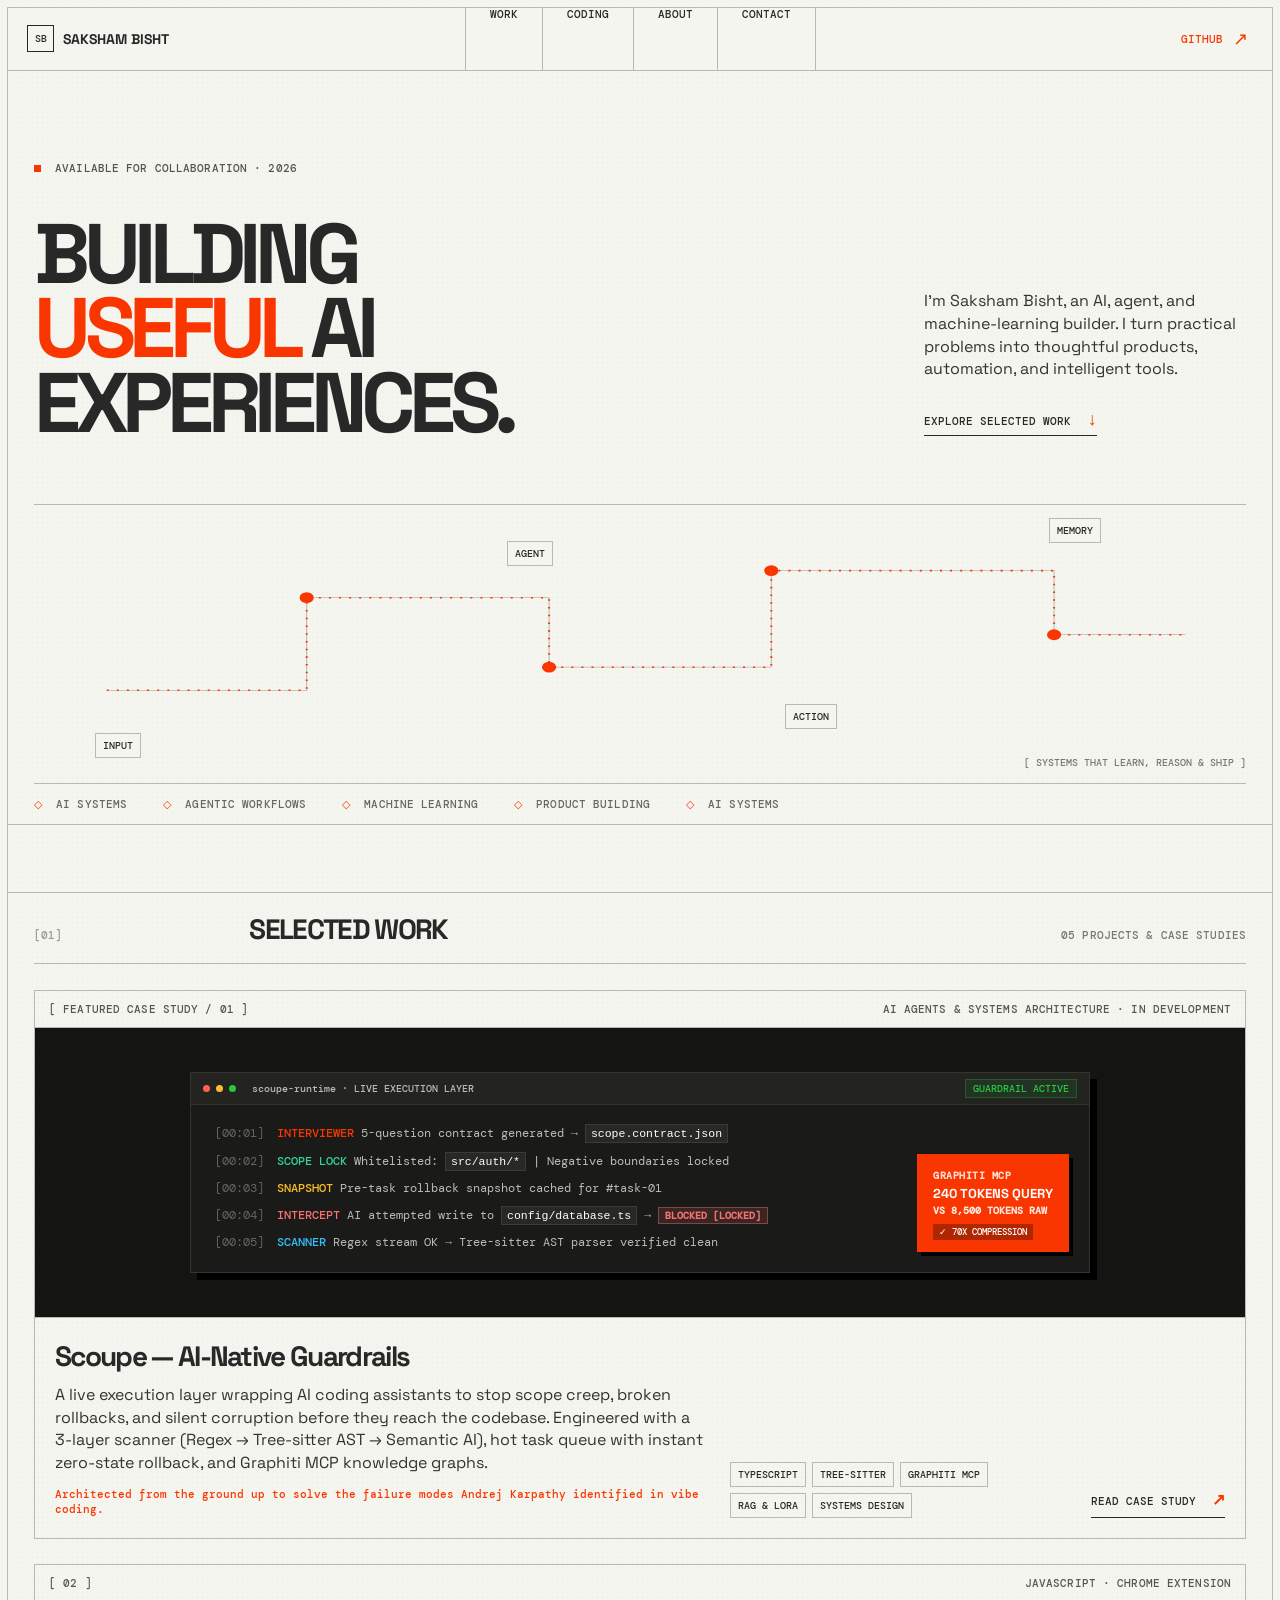
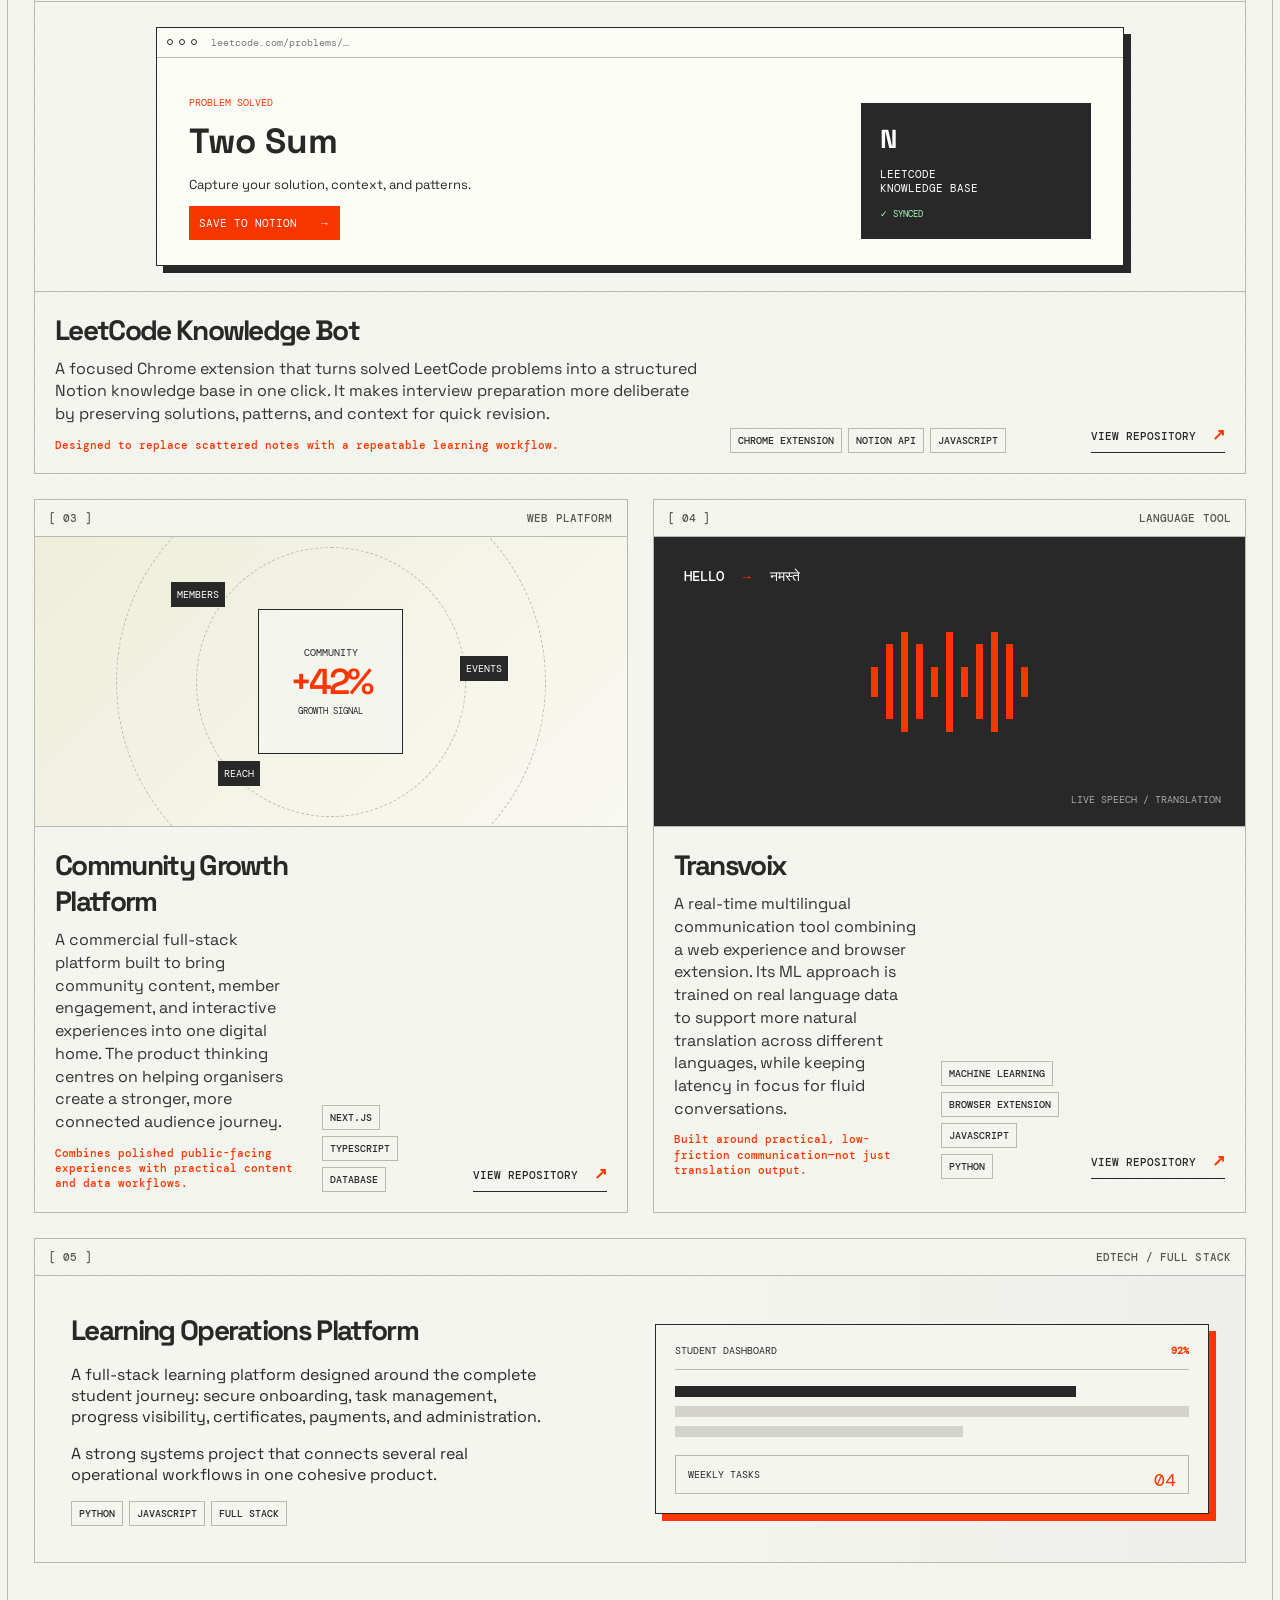
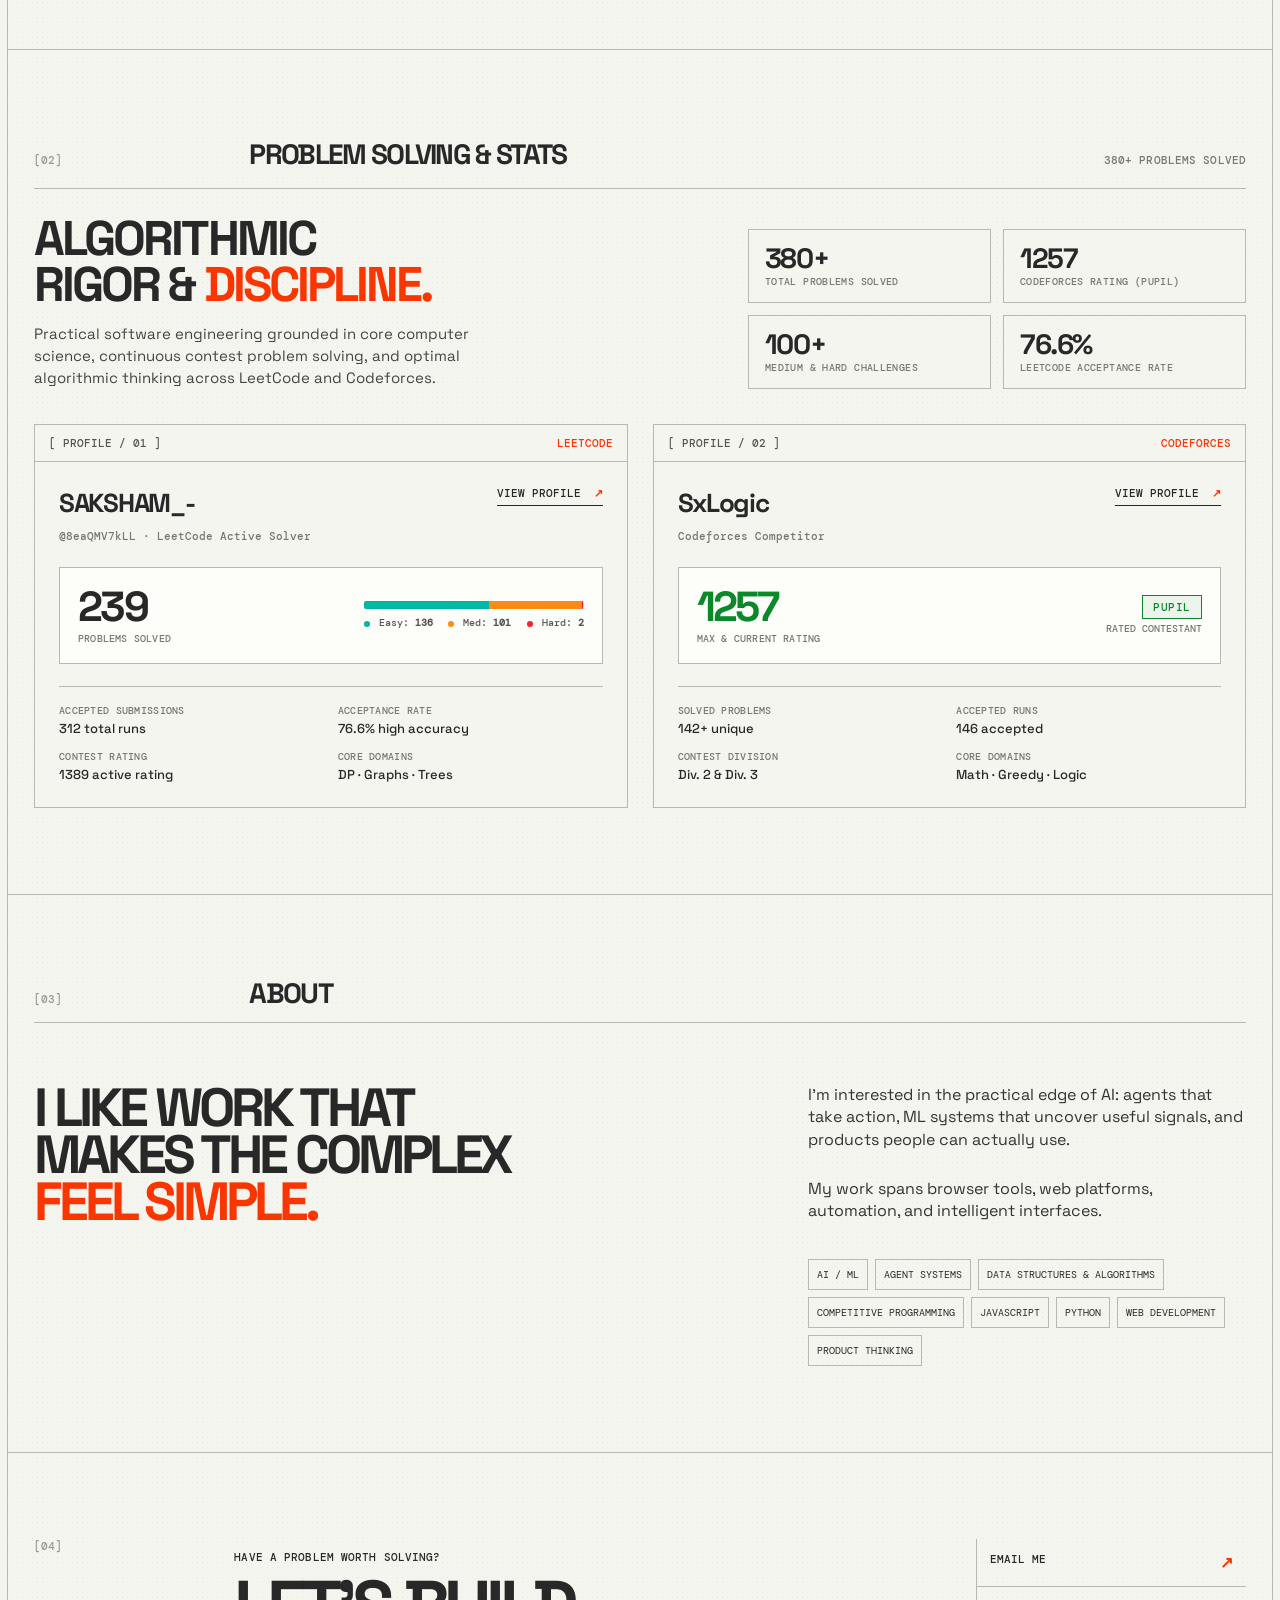
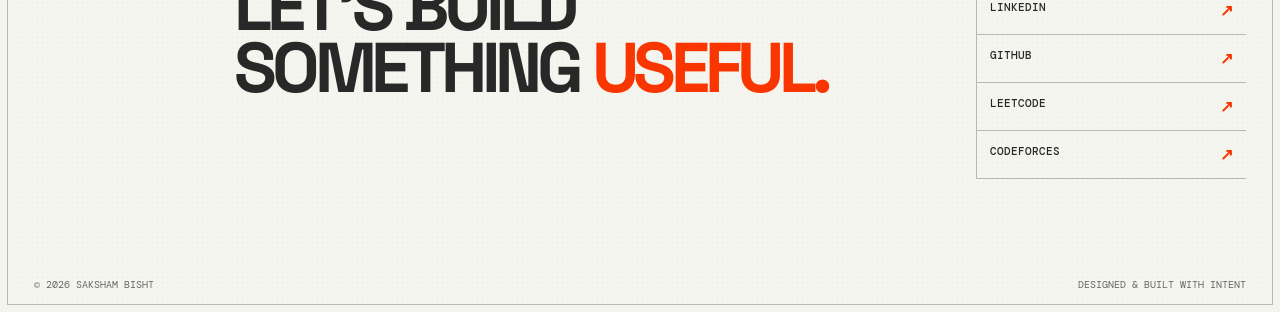
==== commit 34da2aab: "fix: update LeetCode profile title to SAKSHAM_- display name" ====
--- a/index.html
+++ b/index.html
@@ -111,8 +111,8 @@
             <div class="card-content">
               <div class="card-title-row">
                 <div>
-                  <h4>8eaQMV7kLL</h4>
-                  <span class="card-subtitle">LeetCode Active Solver</span>
+                  <h4>SAKSHAM_-</h4>
+                  <span class="card-subtitle">@8eaQMV7kLL · LeetCode Active Solver</span>
                 </div>
                 <a class="profile-btn" href="https://leetcode.com/u/8eaQMV7kLL/" target="_blank" rel="noreferrer">VIEW PROFILE <b>↗</b></a>
               </div>
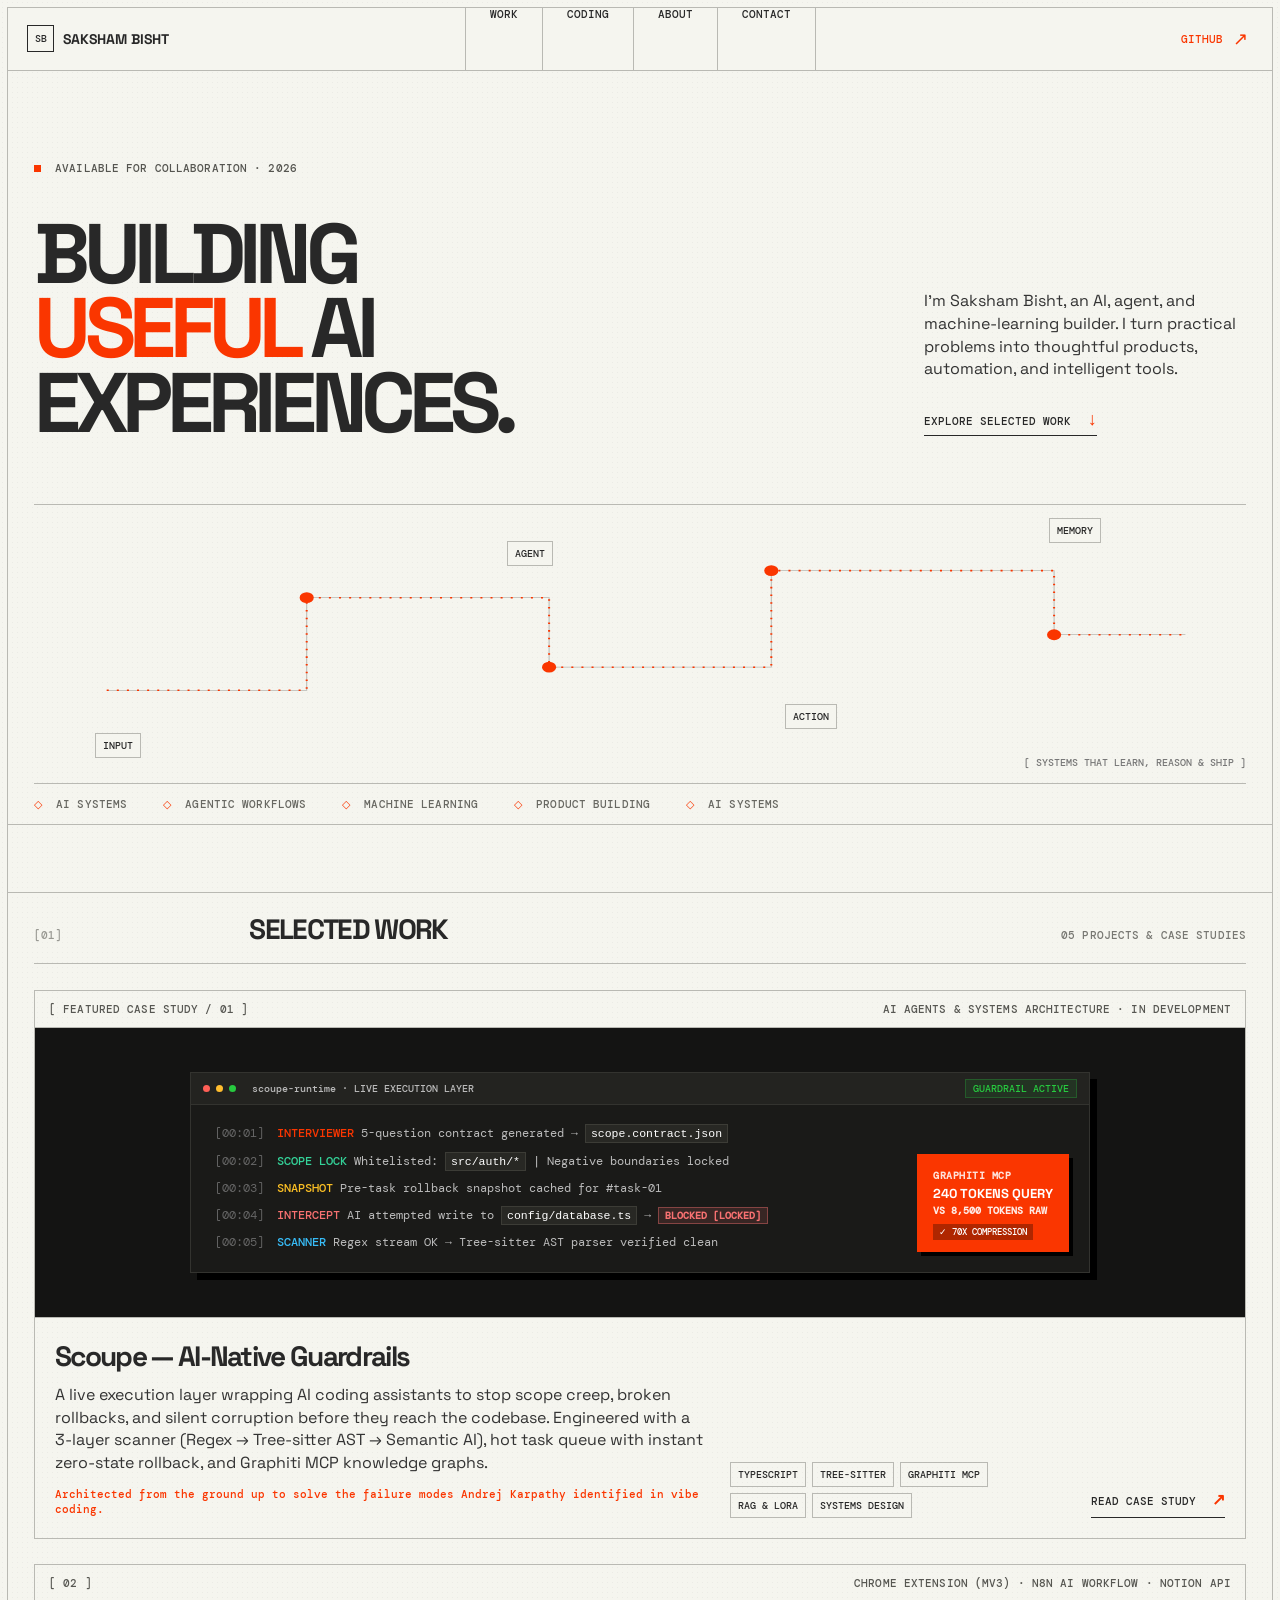
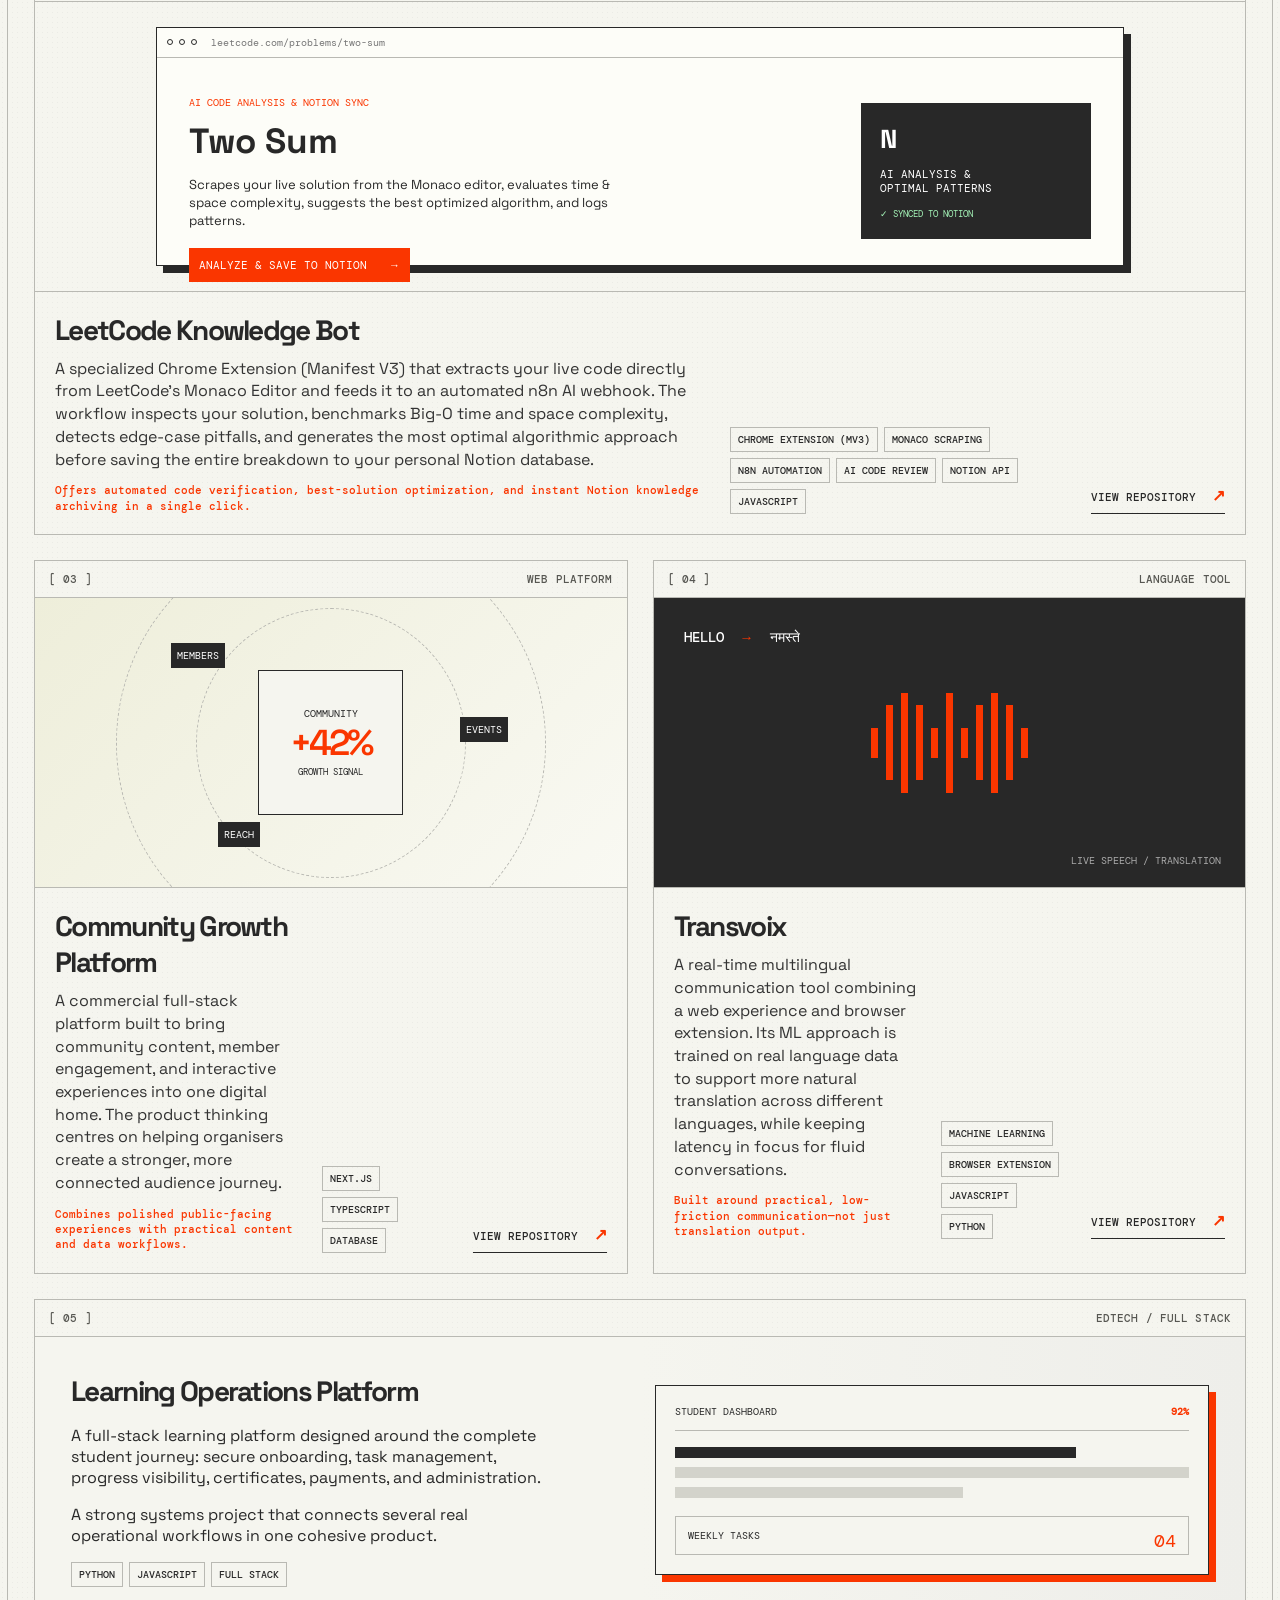
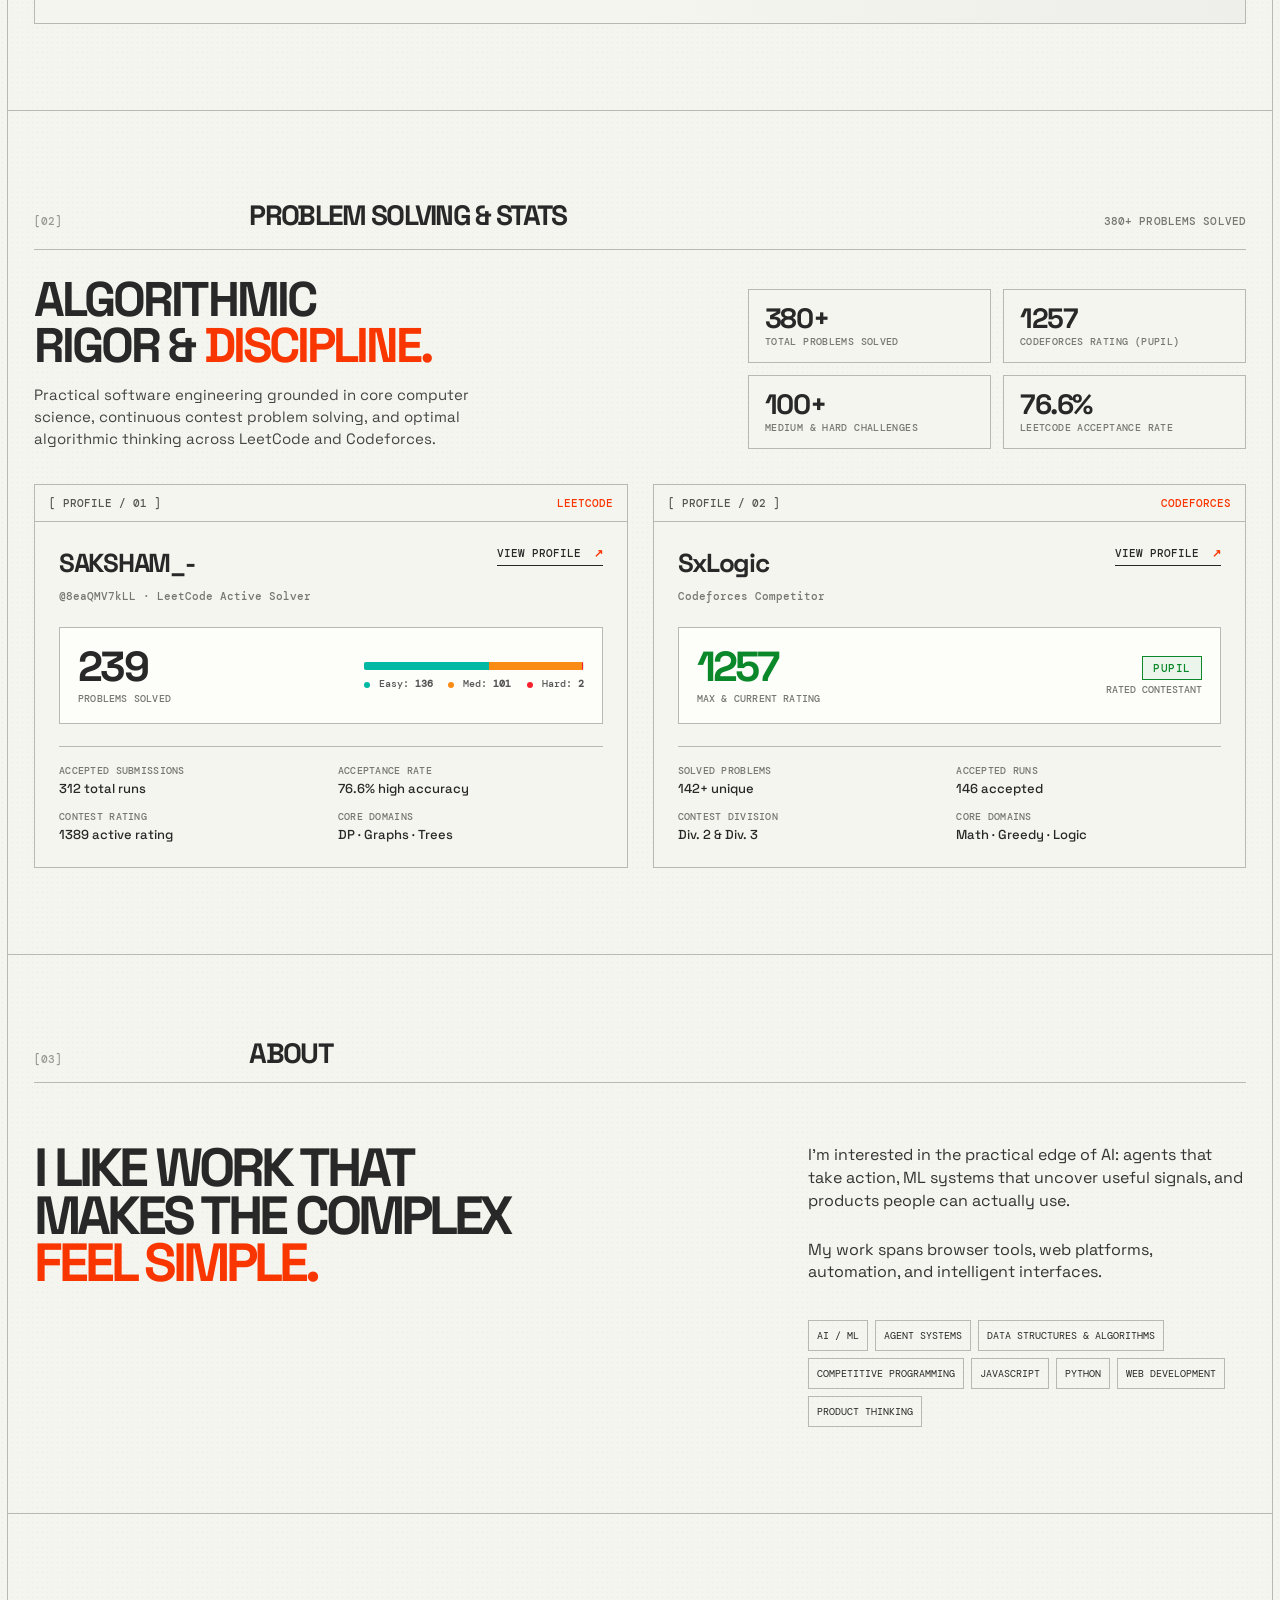
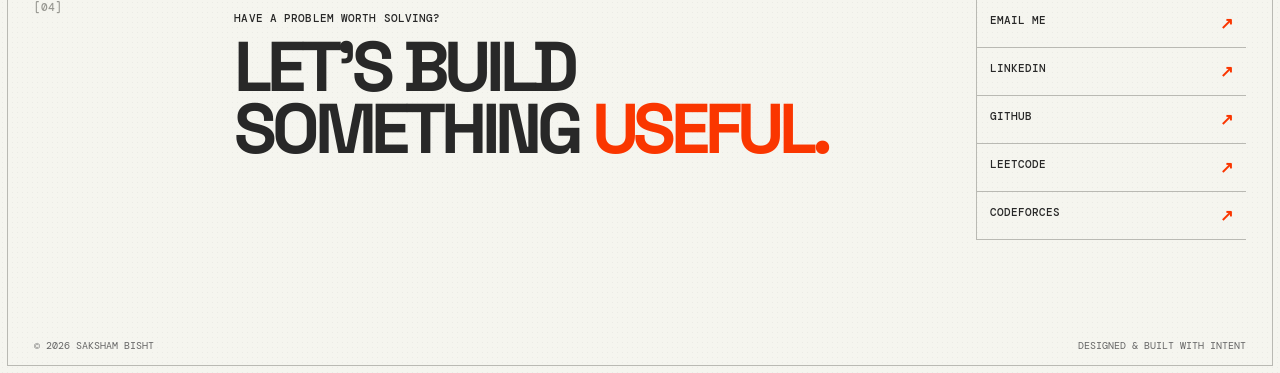
==== commit a6a3069c: "docs: expand LeetCode Bot details on solution checking and optimal algorithm features" ====
--- a/index.html
+++ b/index.html
@@ -78,9 +78,39 @@
         </article>
 
         <article class="project project-primary">
-          <div class="project-meta"><span>[ 02 ]</span><span>JAVASCRIPT · CHROME EXTENSION</span></div>
-          <div class="project-visual leet-visual"><div class="browser"><div class="browser-bar"><b></b><b></b><b></b><span>leetcode.com/problems/…</span></div><div class="problem"><small>PROBLEM SOLVED</small><h3>Two Sum</h3><p>Capture your solution, context, and patterns.</p><button>SAVE TO NOTION <b>→</b></button></div><div class="notion-card"><span>N</span><p>LEETCODE<br>KNOWLEDGE BASE</p><i>✓ SYNCED</i></div></div></div>
-          <div class="project-body"><div><h3>LeetCode Knowledge Bot</h3><p>A focused Chrome extension that turns solved LeetCode problems into a structured Notion knowledge base in one click. It makes interview preparation more deliberate by preserving solutions, patterns, and context for quick revision.</p><p class="project-strength">Designed to replace scattered notes with a repeatable learning workflow.</p></div><div class="tag-list"><span>CHROME EXTENSION</span><span>NOTION API</span><span>JAVASCRIPT</span></div><a class="project-link" href="https://github.com/saksham191-M1/leetcode_-bot" target="_blank" rel="noreferrer">VIEW REPOSITORY <b>↗</b></a></div>
+          <div class="project-meta"><span>[ 02 ]</span><span>CHROME EXTENSION (MV3) · N8N AI WORKFLOW · NOTION API</span></div>
+          <div class="project-visual leet-visual">
+            <div class="browser">
+              <div class="browser-bar"><b></b><b></b><b></b><span>leetcode.com/problems/two-sum</span></div>
+              <div class="problem">
+                <small>AI CODE ANALYSIS &amp; NOTION SYNC</small>
+                <h3>Two Sum</h3>
+                <p>Scrapes your live solution from the Monaco editor, evaluates time &amp; space complexity, suggests the best optimized algorithm, and logs patterns.</p>
+                <button>ANALYZE &amp; SAVE TO NOTION <b>→</b></button>
+              </div>
+              <div class="notion-card">
+                <span>N</span>
+                <p>AI ANALYSIS &amp;<br>OPTIMAL PATTERNS</p>
+                <i>✓ SYNCED TO NOTION</i>
+              </div>
+            </div>
+          </div>
+          <div class="project-body">
+            <div>
+              <h3>LeetCode Knowledge Bot</h3>
+              <p>A specialized Chrome Extension (Manifest V3) that extracts your live code directly from LeetCode’s Monaco Editor and feeds it to an automated n8n AI webhook. The workflow inspects your solution, benchmarks Big-O time and space complexity, detects edge-case pitfalls, and generates the most optimal algorithmic approach before saving the entire breakdown to your personal Notion database.</p>
+              <p class="project-strength">Offers automated code verification, best-solution optimization, and instant Notion knowledge archiving in a single click.</p>
+            </div>
+            <div class="tag-list">
+              <span>CHROME EXTENSION (MV3)</span>
+              <span>MONACO SCRAPING</span>
+              <span>N8N AUTOMATION</span>
+              <span>AI CODE REVIEW</span>
+              <span>NOTION API</span>
+              <span>JAVASCRIPT</span>
+            </div>
+            <a class="project-link" href="https://github.com/saksham191-M1/leetcode_-bot" target="_blank" rel="noreferrer">VIEW REPOSITORY <b>↗</b></a>
+          </div>
         </article>
 
         <div class="project-pair">
--- a/overrides.css
+++ b/overrides.css
@@ -6,6 +6,12 @@
 
 .project-body p:has(+ .project-strength) {
   margin-bottom: 12px;
+}
+
+.leet-visual .problem p {
+  max-width: 440px;
+  margin-bottom: 18px;
+  line-height: 1.4;
 }
 
 /* Coding Profiles & Problem Solving Section */
